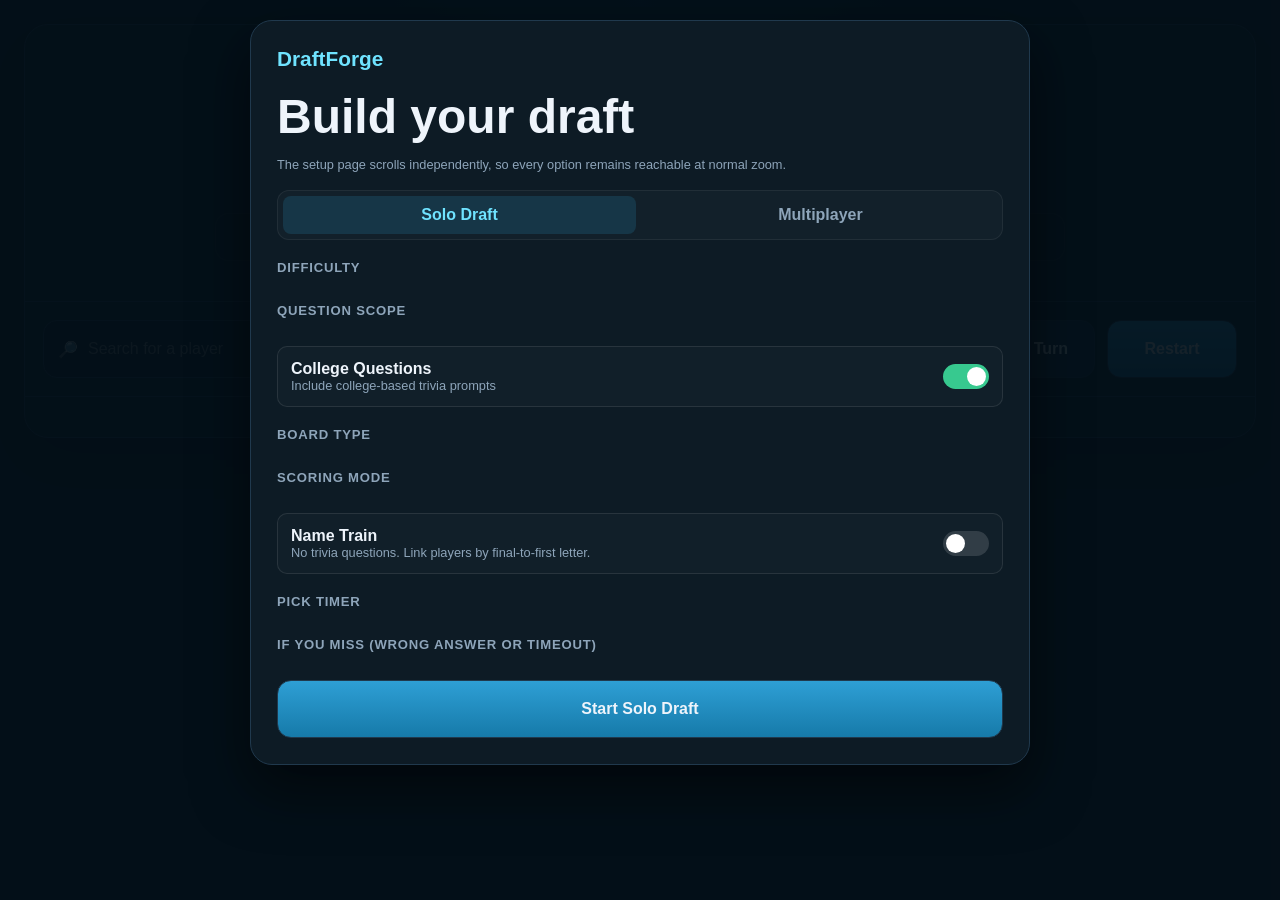
==== server/static/index.html @ 352c685b "first commit" ====
<!doctype html>
<html lang="en">
<head>
<meta charset="utf-8"><meta name="viewport" content="width=device-width,initial-scale=1">
<title>DraftForge</title>
<style>
:root{--bg:#08131c;--panel:#0d1b25;--panel2:#102534;--text:#eef4fb;--muted:#8ea5ba;--blue:#35b6ef;--cyan:#6fe3ff;--green:#37c98f;--yellow:#ffcc56;--red:#f56454;--purple:#b9a6ff;--line:#20394d;--r:14px;font-family:Inter,Arial,sans-serif}*{box-sizing:border-box}body{margin:0;background:radial-gradient(circle at top,rgba(39,163,214,.14),transparent 34%),var(--bg);color:var(--text);min-height:100vh}button,input{font:inherit;color:inherit}button{cursor:pointer;border:0}.app{max-width:1400px;margin:auto;padding:24px}.shell{background:rgba(13,27,37,.94);border:1px solid var(--line);border-radius:24px;overflow:hidden;box-shadow:0 22px 54px #0008}.hero{text-align:center;padding:34px 22px 28px;border-bottom:1px solid var(--line)}.brand{font-size:1.3rem;font-weight:800;color:var(--cyan)}h1{font-size:clamp(1.7rem,4vw,3rem);margin:18px 0 10px}.rule{max-width:850px;margin:15px auto 0;padding:14px;border:1px solid #ffffff14;background:#07131dcc;color:var(--muted);border-radius:var(--r)}.badges{display:flex;justify-content:center;gap:8px;flex-wrap:wrap;margin-top:12px}.badge{padding:7px 12px;border:1px solid #ffffff22;border-radius:99px;font-size:.78rem;text-transform:uppercase;letter-spacing:.07em}.easy{background:#37c98f20;color:var(--green)}.medium{background:#ffcc5620;color:var(--yellow)}.hard{background:#f5645420;color:var(--red)}.college{background:#6fe3ff20;color:var(--cyan)}.name_train{background:#b9a6ff20;color:var(--purple)}.clock,.train,.notice{display:none;max-width:850px;margin:14px auto 0;padding:12px 14px;border-radius:var(--r)}.clock.show{display:block;background:#35b6ef1c;border:1px solid #6fe3ff55;color:var(--cyan);font-weight:700}.clock.you{background:#37c98f20;border-color:#37c98f66;color:#b8f3d9}.train.show{display:block;background:#b9a6ff1c;border:1px solid #b9a6ff55;color:#e4dcff}.train strong{color:var(--purple);font-size:1.3em}.notice.show{display:block;background:#ffcc5615;border:1px solid #ffcc5655;color:var(--yellow)}.order{display:flex;justify-content:center;gap:8px;margin-top:12px}.avatar{width:34px;height:34px;border-radius:50%;display:grid;place-items:center;background:#ffffff12;border:2px solid transparent;font-size:.75rem;font-weight:800;opacity:.6}.avatar.active{opacity:1;background:linear-gradient(135deg,#3e8cff,var(--cyan));border-color:var(--cyan);box-shadow:0 0 0 3px #6fe3ff33}.toolbar{display:grid;grid-template-columns:1fr 110px 130px 130px;gap:12px;padding:18px;border-bottom:1px solid var(--line)}.search{height:58px;position:relative;display:flex;align-items:center;gap:8px;padding:0 14px;background:#07131d;border:1px solid var(--line);border-radius:var(--r)}.search.disabled{opacity:.45;pointer-events:none}.search input{flex:1;min-width:0;background:transparent;border:0;outline:0;color:var(--text)}.search-results{display:none;position:absolute;top:65px;left:0;right:0;z-index:20;background:#0d2432;border:1px solid var(--line);border-radius:var(--r);max-height:340px;overflow:auto;box-shadow:0 16px 30px #0008}.search-results.open{display:block}.search-row{padding:12px;border-bottom:1px solid #ffffff0c;text-align:left;width:100%;background:transparent}.search-row:hover{background:#35b6ef1a}.small{font-size:.8rem;color:var(--muted)}.stat,.btn{height:58px;border-radius:var(--r);border:1px solid var(--line);background:#07131d}.stat{display:grid;place-items:center;color:var(--yellow);font-weight:800}.btn{font-weight:700;background:#12334a}.btn.primary{background:linear-gradient(#2e9fd5,#167aa9)}.btn:disabled{opacity:.4;cursor:not-allowed}.board{padding:20px;display:grid;grid-template-columns:repeat(auto-fit,minmax(280px,1fr));gap:18px}.card{overflow:hidden;border:1px solid var(--line);border-radius:18px;background:#091722}.card.you{box-shadow:0 0 0 2px var(--green)}.card.clock{box-shadow:0 0 0 2px var(--cyan)}.card-head{display:flex;justify-content:space-between;align-items:center;padding:14px;background:#ffffff06}.person{display:flex;align-items:center;gap:10px;font-weight:800}.person .avatar{opacity:1}.pick{min-height:57px;display:flex;align-items:center;gap:10px;padding:10px 12px;border-top:1px solid #0005}.pick.empty{background:#ffffff03;color:var(--muted);font-style:italic}.pick.active{background:#35b6ef1a;box-shadow:inset 0 0 0 1px #6fe3ff55}.pick.brick{background:#7a1414a0}.tag{width:46px;flex:0 0 46px;padding:5px 2px;text-align:center;border-radius:5px;background:#8b3ee5;font-size:.72rem;font-weight:800}.tag.SFLX{background:linear-gradient(90deg,#3e6cff,#b93ee5)}.logo{width:30px;height:30px;border-radius:50%;display:grid;place-items:center;background:#ffffff18;font-size:.7rem;font-weight:700;overflow:hidden}.logo img{width:100%;height:100%;object-fit:contain}.pick-main{min-width:0;flex:1}.pick-name{font-weight:800;white-space:nowrap;overflow:hidden;text-overflow:ellipsis}.points{padding:6px 9px;background:#07131d99;border-radius:7px;color:var(--cyan);font-weight:800}.total{display:flex;justify-content:space-between;align-items:center;padding:14px;background:#ffffff05;font-weight:700}.total strong{font-size:1.2rem}.rank{padding:3px 6px;background:#ffcc5620;color:var(--yellow);border-radius:5px;font-size:.75rem}.result{display:none;max-width:850px;text-align:left;margin:18px auto 0;padding:18px;border:1px solid #6fe3ff55;background:#0b2a3f;border-radius:var(--r)}.result.show{display:block}.result.invalid{border-color:#f5645466;background:#431818}.result.penalty{border-color:#ffcc5666;background:#433313}.result-top{display:flex;justify-content:space-between;gap:10px;flex-wrap:wrap}.grade{padding:6px 10px;border-radius:99px;font-weight:800}.result-stats{display:flex;gap:28px;margin-top:15px;flex-wrap:wrap}.result-value{font-size:1.5rem;font-weight:800}.result-label{font-size:.75rem;color:var(--muted);text-transform:uppercase}.result-message{display:none;margin-top:12px;padding:10px;background:#ffffff0a;border-radius:8px;color:var(--muted)}.result-message.show{display:block}.modal-backdrop{display:none;position:fixed;inset:0;z-index:50;background:#000b;padding:18px;align-items:center;justify-content:center}.modal-backdrop.show{display:flex}.modal{width:min(500px,100%);max-height:80vh;display:flex;flex-direction:column;background:#0d2432;border:1px solid var(--line);border-radius:18px;padding:18px}.seasons{overflow:auto;display:grid;gap:8px;margin-top:12px}.season{display:flex;justify-content:space-between;padding:12px;border-radius:8px;border:1px solid #ffffff10;background:#ffffff06}.overlay{position:fixed;inset:0;z-index:100;overflow-y:auto;padding:20px;background:#041018ec}.setup{max-width:780px;margin:0 auto 30px;padding:26px;border:1px solid var(--line);border-radius:22px;background:#0d1b25;box-shadow:0 24px 56px #0008}.tabs,.subtabs{display:flex;gap:8px;padding:5px;background:#ffffff06;border:1px solid #ffffff10;border-radius:12px;margin:18px 0}.tabs button,.subtabs button{flex:1;background:transparent;padding:10px;border-radius:8px;color:var(--muted);font-weight:800}.tabs button.active,.subtabs button.active{background:#35b6ef25;color:var(--cyan)}.panel,.subpanel{display:none}.panel.active,.subpanel.active{display:block}.section{margin-top:20px}.section-title{margin-bottom:8px;font-size:.82rem;text-transform:uppercase;letter-spacing:.06em;color:var(--muted);font-weight:800}.options{display:grid;grid-template-columns:repeat(auto-fit,minmax(180px,1fr));gap:9px}.option{padding:12px;border:1px solid #ffffff18;border-radius:10px;background:#ffffff05;text-align:left}.option.selected{border-color:var(--cyan);background:#35b6ef1a}.option-name{font-weight:800}.option-desc{margin-top:4px;color:var(--muted);font-size:.8rem}.toggle-row{display:flex;justify-content:space-between;align-items:center;padding:13px;border:1px solid #ffffff18;border-radius:10px;background:#ffffff05}.switch{width:46px;height:25px;border-radius:99px;background:#ffffff22;position:relative}.switch:after{content:'';position:absolute;left:3px;top:3px;width:19px;height:19px;border-radius:50%;background:white;transition:.2s}.switch.on{background:var(--green)}.switch.on:after{transform:translateX(21px)}.penalty{display:none;margin-top:10px;padding:13px;border:1px solid #ffcc5655;border-radius:10px;background:#ffcc560d}.penalty.show{display:block}.penalty div{display:flex;justify-content:space-between;color:var(--muted);font-size:.9rem}.penalty strong{color:var(--yellow)}input[type=range]{width:100%;accent-color:var(--yellow);margin-top:10px}
.text-input{width:100%;height:52px;margin-bottom:14px;padding:0 14px;border-radius:10px;border:1px solid var(--line);background:#07131d;color:var(--text);caret-color:var(--cyan)}
.text-input::placeholder{color:var(--muted)}
.text-input:focus{outline:none;border-color:var(--cyan);background:#0a1a26}
.text-input:-webkit-autofill,.text-input:-webkit-autofill:hover,.text-input:-webkit-autofill:focus{-webkit-text-fill-color:var(--text);-webkit-box-shadow:0 0 0 1000px #07131d inset;transition:background-color 9999s ease-in-out 0s}
.rooms{display:grid;gap:8px;max-height:280px;overflow:auto}.room{display:flex;justify-content:space-between;align-items:center;padding:12px;border:1px solid #ffffff15;border-radius:10px;background:#ffffff05;text-align:left}.room:hover{background:#35b6ef15}.room-code{font-weight:900;letter-spacing:.12em;color:var(--cyan)}.waiting-code{font-size:2.5rem;font-weight:900;letter-spacing:.14em;color:var(--cyan);padding:14px;border:1px dashed #6fe3ff88;border-radius:12px;background:#35b6ef12;margin:15px 0}.players{display:grid;gap:8px;margin:12px 0}.player-line{display:flex;gap:9px;align-items:center;padding:10px;border:1px solid #ffffff15;border-radius:9px;background:#ffffff05}@media(max-width:700px){.toolbar{grid-template-columns:1fr 1fr}.toolbar .search{grid-column:span 2}.app{padding:10px}.setup{padding:18px}.hero{padding:24px 14px}.options{grid-template-columns:1fr}.board{padding:12px}.tabs{position:sticky;top:0;z-index:2}.result-stats{gap:15px}}
</style>
</head>
<body>
<div class="overlay" id="setup-overlay"><div class="setup">
<div class="brand">DraftForge</div><h1>Build your draft</h1><p class="small">The setup page scrolls independently, so every option remains reachable at normal zoom.</p>
<div class="tabs"><button id="solo-tab" class="active">Solo Draft</button><button id="multi-tab">Multiplayer</button></div>
<div class="panel active" id="solo-panel">
  <div class="section"><div class="section-title">Difficulty</div><div class="options" id="solo-difficulty"></div></div>
  <div class="section trivia-setting"><div class="section-title">Question Scope</div><div class="options" id="solo-scope"></div></div>
  <div class="section trivia-setting"><div class="toggle-row"><div><b>College Questions</b><div class="small">Include college-based trivia prompts</div></div><button class="switch on" id="solo-college"></button></div></div>
  <div class="section"><div class="section-title">Board Type</div><div class="options" id="solo-board"></div></div>
  <div class="section"><div class="section-title">Scoring Mode</div><div class="options" id="solo-scoring"></div></div>
  <div class="section"><div class="toggle-row"><div><b>Name Train</b><div class="small">No trivia questions. Link players by final-to-first letter.</div></div><button class="switch" id="solo-train"></button></div></div>
  <div class="section"><div class="section-title">Pick Timer</div><div class="options" id="solo-timer"></div></div>
  <div class="section"><div class="section-title">If You Miss (wrong answer or timeout)</div><div class="options" id="solo-miss"></div><div class="penalty" id="solo-penalty"><div><span>Score penalty after a retry</span><strong id="solo-penalty-label">25%</strong></div><input id="solo-penalty-input" type="range" min="0" max="100" step="5" value="25"></div></div>
  <div class="section"><button class="btn primary" style="width:100%" id="start-solo">Start Solo Draft</button></div>
</div>
<div class="panel" id="multi-panel">
  <div class="section"><div class="section-title">Your Display Name</div><input class="text-input" id="display-name" placeholder="e.g. Jay" maxlength="20"></div>
  <div class="subtabs"><button id="create-tab" class="active">Create Room</button><button id="join-tab">Join Code</button><button id="browse-tab">Browse Public</button></div>
  <div class="subpanel active" id="create-panel">
    <div class="toggle-row"><div><b>Public Room</b><div class="small">Show this room in public browsing</div></div><button class="switch" id="public-switch"></button></div>
    <div class="section"><div class="section-title">Difficulty</div><div class="options" id="multi-difficulty"></div></div>
    <div class="section trivia-setting"><div class="section-title">Question Scope</div><div class="options" id="multi-scope"></div></div>
    <div class="section trivia-setting"><div class="toggle-row"><div><b>College Questions</b><div class="small">Include college-based trivia prompts</div></div><button class="switch on" id="multi-college"></button></div></div>
    <div class="section"><div class="section-title">Board Type</div><div class="options" id="multi-board"></div></div>
    <div class="section"><div class="section-title">Scoring Mode</div><div class="options" id="multi-scoring"></div></div>
    <div class="section"><div class="toggle-row"><div><b>Name Train</b><div class="small">No trivia. Each player has their OWN letter chain based only on their own prior picks.</div></div><button class="switch" id="multi-train"></button></div></div>
    <div class="section"><div class="section-title">Timer per Snake-Draft Turn</div><div class="options" id="multi-timer"></div></div>
    <div class="section"><div class="section-title">If a Player Misses</div><div class="options" id="multi-miss"></div><div class="penalty" id="multi-penalty"><div><span>Score penalty after a retry</span><strong id="multi-penalty-label">25%</strong></div><input id="multi-penalty-input" type="range" min="0" max="100" step="5" value="25"></div></div>
    <div class="section"><button class="btn primary" style="width:100%" id="create-room">Create Room</button></div>
  </div>
  <div class="subpanel" id="join-panel"><div class="section"><div class="section-title">Room Code</div><input class="text-input" id="join-code" placeholder="X7K2P" maxlength="5" style="text-transform:uppercase"><button class="btn primary" style="width:100%" id="join-room">Join Room</button></div></div>
  <div class="subpanel" id="browse-panel"><div class="rooms" id="public-rooms"></div><button class="btn" style="width:100%;margin-top:12px" id="refresh-rooms">Refresh Rooms</button></div>
</div>
<div class="panel" id="waiting-panel"><h1>Waiting Room</h1><p class="small">Share this room code. Join order determines the first snake-draft round.</p><div class="waiting-code" id="room-code">-----</div><div class="players" id="waiting-players"></div><button class="btn primary" style="width:100%;display:none" id="start-room">Start Snake Draft</button><p class="notice show" id="host-wait">Waiting for the host to start…</p></div>
</div></div>
<div class="app"><div class="shell"><header class="hero"><div class="brand">DraftForge</div><div class="badges"><span class="badge" id="slot-badge">Slot 1</span><span class="badge easy" id="difficulty-badge">Easy</span><span class="badge" id="timer-badge" style="display:none"></span></div><h1 id="question-title">Ready to draft</h1><div class="rule" id="question-description">Create a draft or start a solo board.</div><div class="clock" id="clock-banner"></div><div class="train" id="train-banner"></div><div class="order" id="turn-order"></div><div class="notice" id="retry-notice"></div><div class="result" id="result"><div class="result-top"><div><div style="font-size:1.2rem;font-weight:900" id="result-player"></div><div class="small" id="result-sub"></div></div><div class="grade" id="result-grade"></div></div><div class="result-stats"><div><div class="result-value" id="result-score"></div><div class="result-label" id="result-score-label">Fantasy Points</div></div><div><div class="result-value" id="result-rank"></div><div class="result-label">Rank</div></div><div><div class="result-value" id="result-percentile"></div><div class="result-label">Percentile</div></div></div><div class="result-message" id="result-message"></div><div class="result-message" id="result-penalty"></div><button class="btn primary" id="next-button" style="display:none;margin-top:14px">Next Question</button></div></header><section class="toolbar"><label class="search" id="search-box">🔎<input id="player-search" autocomplete="off" placeholder="Search for a player"><div class="search-results" id="search-results"></div></label><div class="stat"><strong id="position-chip">--</strong><span id="position-caption" class="small">POS</span></div><button class="btn" id="pass-button">Pass Turn</button><button class="btn primary" id="restart-button">Restart</button></section><main class="board" id="board"></main></div></div>
<div class="modal-backdrop" id="season-modal"><div class="modal"><h2 id="season-name">Choose a season</h2><p class="small" id="season-description"></p><div class="seasons" id="season-list"></div><button class="btn" style="margin-top:12px" id="close-season">Cancel</button></div></div>
<script>
const API=location.origin,WS=API.replace(/^http/,'ws'),$=id=>document.getElementById(id);
let ws=null,room=null,myName='',question=null,slots=[],slotIndex=0,soloPicks={},usedIds=[],timer=null,missed=false,trainLetter=null,trainLast=null,searchDelay=null,teamStyles={},awaitingNext=false,boardCards={},soloCard=null;
const solo={mode:'ramp',scope:'mixed',college:true,board:'standard',scoring:'fantasy',train:false,timer:0,miss:'zero_skip',penalty:25};const multi={mode:'ramp',scope:'mixed',college:true,board:'standard',scoring:'fantasy',train:false,timer:0,miss:'zero_skip',penalty:25,public:false};
const initials=n=>(n||'?').split(' ').map(x=>x[0]).join('').slice(0,2).toUpperCase();const golf=()=>gameMode()==='multi'?room?.settings?.scoring_mode==='golf':solo.scoring==='golf';const superflex=()=>gameMode()==='multi'?room?.settings?.board_type==='superflex':solo.board==='superflex';const training=()=>gameMode()==='multi'?!!room?.settings?.name_train:solo.train;const gameMode=()=>ws?'multi':'solo';const label=s=>superflex()?'SFLX':s.label;
function toast(t,c=''){const e=document.createElement('div');e.className='notice show '+c;e.style.cssText='position:fixed;z-index:400;bottom:20px;left:50%;transform:translateX(-50%);max-width:90%;text-align:center';e.textContent=t;document.body.append(e);setTimeout(()=>e.remove(),2800)}
async function get(path){const r=await fetch(API+path);if(!r.ok)throw Error(await r.text());return r.json()}async function loadTeams(){try{(await get('/api/teams')).forEach(x=>teamStyles[x.team_abbr]={c:x.team_color||'#253545',c2:x.team_color2||'#15202a',logo:x.team_logo_url||''})}catch(e){}}
function toggle(id,obj,key){$(id).onclick=e=>{obj[key]=!obj[key];e.currentTarget.classList.toggle('on',obj[key]);syncTrainVisibility()}}
function optionBox(id,items,obj,key){const box=$(id);box.innerHTML='';items.forEach(x=>{const b=document.createElement('button');b.className='option'+(obj[key]===x.key?' selected':'');b.innerHTML=`<div class="option-name">${x.label}</div><div class="option-desc">${x.description||''}</div>`;b.onclick=()=>{obj[key]=x.key;box.querySelectorAll('.option').forEach(e=>e.classList.remove('selected'));b.classList.add('selected');if(key==='miss')$(id.startsWith('solo')?'solo-penalty':'multi-penalty').classList.toggle('show',x.key==='retry_penalty');syncTrainVisibility()};box.append(b)})}
function timerBox(id,obj){optionBox(id,[{key:0,label:'Off',description:'No limit'},{key:30,label:'30s',description:'Fast'},{key:45,label:'45s',description:'Quick'},{key:60,label:'60s',description:'Standard'},{key:90,label:'90s',description:'Relaxed'}],obj,'timer')}
function syncTrainVisibility(){document.querySelectorAll('.trivia-setting').forEach(e=>e.style.display=(solo.train&&e.closest('#solo-panel'))||(multi.train&&e.closest('#create-panel'))?'none':'block')}
$('solo-tab').onclick=()=>tab('solo');$('multi-tab').onclick=()=>tab('multi');function tab(x){$('solo-tab').classList.toggle('active',x==='solo');$('multi-tab').classList.toggle('active',x==='multi');$('solo-panel').classList.toggle('active',x==='solo');$('multi-panel').classList.toggle('active',x==='multi');$('waiting-panel').classList.remove('active')}
['create','join','browse'].forEach(x=>$(''+x+'-tab').onclick=()=>sub(x));function sub(x){['create','join','browse'].forEach(y=>{$(y+'-tab').classList.toggle('active',x===y);$(y+'-panel').classList.toggle('active',x===y)});if(x==='browse')refreshRooms()}
toggle('solo-college',solo,'college');toggle('multi-college',multi,'college');toggle('solo-train',solo,'train');toggle('multi-train',multi,'train');toggle('public-switch',multi,'public');$('solo-penalty-input').oninput=e=>{solo.penalty=+e.target.value;$('solo-penalty-label').textContent=solo.penalty+'%'};$('multi-penalty-input').oninput=e=>{multi.penalty=+e.target.value;$('multi-penalty-label').textContent=multi.penalty+'%'};
async function refreshRooms(){const b=$('public-rooms');b.textContent='Loading…';try{const rs=await get('/api/rooms');b.innerHTML=rs.length?'':'<div class="small">No public rooms are waiting.</div>';rs.forEach(r=>{const x=document.createElement('button');x.className='room';x.innerHTML=`<div><div class="room-code">${r.code}</div><div class="small">${r.player_count} waiting</div></div><div class="small">${r.settings.board_type==='superflex'?'SFLX':'Standard'} · ${r.settings.scoring_mode==='golf'?'Golf':'Fantasy'}</div>`;x.onclick=()=>joinRoom(r.code);b.append(x)})}catch(e){b.textContent='Could not load rooms.'}}$('refresh-rooms').onclick=refreshRooms;
$('create-room').onclick=async()=>{myName=$('display-name').value.trim();if(!myName)return toast('Enter a display name','error');try{const r=await fetch(API+'/api/rooms',{method:'POST',headers:{'Content-Type':'application/json'},body:JSON.stringify({is_public:multi.public,mode:multi.mode,scope_mode:multi.scope,timer_seconds:multi.timer,allow_college:multi.college,miss_policy:multi.miss,miss_penalty_percent:multi.penalty,board_type:multi.board,scoring_mode:multi.scoring,name_train:multi.train})});const d=await r.json();connect(d.code)}catch(e){toast('Could not create room','error')}};$('join-room').onclick=()=>{myName=$('display-name').value.trim();if(!myName)return toast('Enter a display name','error');joinRoom($('join-code').value.trim().toUpperCase())};function joinRoom(code){if(!code)return toast('Enter a room code','error');connect(code)}function connect(code){ws=new WebSocket(`${WS}/ws/room/${code}?display_name=${encodeURIComponent(myName)}`);ws.onmessage=e=>handle(JSON.parse(e.data));ws.onerror=()=>toast('WebSocket connection error','error')}
function handle(m){if(m.type==='error')return toast(m.message,'error');if(m.type==='room_state'){room=m.room;roomUpdate();return}if(m.type==='turn_start'){question=m;awaitingNext=false;renderQuestion();if(m.timer_end)startTimer(m.timer_end);else stopTimer();return}if(m.type==='pick_result'){if(m.display_name===myName)showResult(m.result);return}if(m.type==='pick_rejected'){showInvalid(m.reason,m.policy);return}if(m.type==='turn_miss'){toast(`${m.display_name} ${m.reason==='wrong_pick'?'missed the pick':'timed out'} — ${golf()?'100 strokes':'0 points'}`,'warning');return}if(m.type==='turn_retry'){toast(m.display_name===myName?'Retry your pick.'+(m.penalty_active?' Penalty is active.':''):`${m.display_name} is retrying…`,'warning');return}if(m.type==='draft_complete')complete()}
function roomUpdate(){if(room.status==='waiting'){$('solo-panel').classList.remove('active');$('multi-panel').classList.remove('active');$('waiting-panel').classList.add('active');$('room-code').textContent=room.code;$('waiting-players').innerHTML=room.players.map(p=>`<div class="player-line"><div class="avatar">${initials(p.display_name)}</div>${p.display_name}${p.is_host?' (Host)':''}</div>`).join('');const me=room.players.find(p=>p.display_name===myName);$('start-room').style.display=me?.is_host?'block':'none';$('host-wait').style.display=me?.is_host?'none':'block';return}$('setup-overlay').style.display='none';renderBoard();renderClock();renderTrain();const mine=room.status==='drafting'&&room.on_the_clock===myName;enableSearch(mine);if(mine)awaitingNext=false;$('pass-button').disabled=!mine}
$('start-room').onclick=()=>ws.send(JSON.stringify({type:'start_draft'}));
function renderClock(){const b=$('clock-banner');if(!room?.on_the_clock||room.status!=='drafting'){b.className='clock';return}const me=room.on_the_clock===myName;b.className='clock show'+(me?' you':'');b.textContent=me?'🎯 You are on the clock!':`🎯 ${room.on_the_clock} is on the clock…`;const o=room.current_slot_idx%2===0?room.draft_order:[...room.draft_order].reverse();$('turn-order').innerHTML=o.map(n=>`<span class="avatar${n===room.on_the_clock?' active':''}" title="${n}">${initials(n)}</span>`).join('')}
function renderTrain(){
  const b=$('train-banner');
  if(!training()){b.className='train';return}
  const req=gameMode()==='multi'?question?.name_train_required_letter:trainLetter;
  const last=gameMode()==='multi'?question?.name_train_last_player:trainLast;
  const who=gameMode()==='multi'&&room?.on_the_clock&&room.on_the_clock!==myName?`${room.on_the_clock}'s`:'your';
  b.className='train show';
  b.innerHTML=req?`🚂 Name Train (${who} chain): next pick must start with <strong>${req}</strong>${last?`, following ${last}.`:'.'}`:`🚂 Name Train is active for ${who} chain. The first pick can start with any letter.`;
}
function renderQuestion(){if(!question)return;const idx=room?.current_slot_idx??slotIndex,total=room?.slot_order?.length??slots.length;$('slot-badge').textContent=`Slot ${idx+1} of ${total} — ${question.slot_label}`;const d=$('difficulty-badge');d.textContent=question.category==='NAME_TRAIN'?'Name Train':question.category==='COLLEGE_MATCH'?'College':question.difficulty;d.className='badge '+(question.category==='NAME_TRAIN'?'name_train':question.category==='COLLEGE_MATCH'?'college':question.difficulty);$('question-title').textContent=question.title;$('question-description').textContent=question.description;$('position-chip').textContent=superflex()?'SFLX':(question.position||'ANY');$('position-caption').textContent=superflex()?'BOARD':'POS';renderTrain()}
function startTimer(end){stopTimer();const b=$('timer-badge');b.style.display='inline-flex';const tick=()=>{const n=Math.max(0,Math.round(end-Date.now()/1000));b.textContent='⏱ '+n+'s';b.className='badge '+(n<=5?'hard':n<=10?'medium':'');if(!n){stopTimer();if(!ws)soloTimeout()}};tick();timer=setInterval(tick,1000)}function stopTimer(){clearInterval(timer);timer=null;$('timer-badge').style.display='none'}function enableSearch(v){$('search-box').classList.toggle('disabled',!v);$('player-search').disabled=!v}
function fillPickRow(e,slot,p,state){
  if(!p){e.className='pick empty '+(state==='active'?'active':'');e.innerHTML=`<span class="tag ${superflex()?'SFLX':slot.key}">${label(slot)}</span><span>${state==='active'?'Drafting…':state==='upcoming'?'Upcoming':'Waiting'}</span>`;return}
  if(p.missed){e.className='pick brick';e.innerHTML=`<span class="tag ${superflex()?'SFLX':slot.key}">${label(slot)}</span><span>🚧</span><span class="pick-main"><b>${p.grade_label||'Brick'}</b></span><span class="points">${(+p.fantasy_points).toFixed(2)}</span>`;return}
  const t=teamStyles[p.team],logo=t?.logo?`<img src="${t.logo}">`:p.team||'';e.className='pick'+(p.penalized?' penalty':'');e.style.background=t?`linear-gradient(90deg,${t.c},${t.c2})`:'';e.innerHTML=`<span class="tag ${superflex()?'SFLX':slot.key}">${label(slot)}</span><span class="logo">${logo}</span><span class="pick-main"><span class="pick-name">${p.player}${p.penalized?' ⚠':''}</span><span class="small">${p.season||''}</span></span><span class="points">${(+p.fantasy_points).toFixed(2)}</span>`;
}
function makeCard(){const c=document.createElement('section');c.innerHTML='<div class="card-head"><div class="person"><span class="avatar"></span><span class="name-text"></span></div><div class="small status-text"></div></div><div class="picks"></div><div class="total"><span class="total-label"></span><span><span class="rank"></span> <strong class="total-value"></strong></span></div>';return{section:c,avatar:c.querySelector('.avatar'),name:c.querySelector('.name-text'),status:c.querySelector('.status-text'),picks:c.querySelector('.picks'),rank:c.querySelector('.rank'),totalLabel:c.querySelector('.total-label'),totalValue:c.querySelector('.total-value')}}
function ensureCard(key){if(!boardCards[key]){boardCards[key]=makeCard();$('board').append(boardCards[key].section)}return boardCards[key]}
function renderBoard(){
  if(!room)return;
  const board=$('board'),ranked=[...room.players].sort((a,c)=>golf()?a.total_points-c.total_points:c.total_points-a.total_points),seen=new Set();
  room.players.forEach((p,idx)=>{
    seen.add(p.display_name);
    const active=p.display_name===room.on_the_clock&&room.status==='drafting',card=ensureCard(p.display_name);
    card.section.className='card'+(p.display_name===myName?' you':'')+(active?' clock':'');
    card.avatar.textContent=initials(p.display_name);
    card.name.textContent=p.display_name+(p.display_name===myName?' (You)':'');
    card.status.textContent=(p.is_host?'HOST ':'')+(active?'ON CLOCK':'');
    if(board.children[idx]!==card.section)board.insertBefore(card.section,board.children[idx]||null);
    room.slot_order.forEach((s,i)=>{
      let row=card.picks.children[i];
      if(!row){row=document.createElement('div');card.picks.append(row)}
      fillPickRow(row,s,p.picks[s.key],i===room.current_slot_idx&&active?'active':i>room.current_slot_idx?'upcoming':'waiting');
    });
    while(card.picks.children.length>room.slot_order.length)card.picks.lastChild.remove();
    const rank=ranked.indexOf(p)+1;
    card.totalLabel.textContent=golf()?'Total Strokes':'Total';
    card.rank.textContent=rank+(rank===1?'st':rank===2?'nd':rank===3?'rd':'th');
    card.totalValue.textContent=p.total_points.toFixed(2);
  });
  Object.keys(boardCards).forEach(name=>{if(!seen.has(name)){boardCards[name].section.remove();delete boardCards[name]}});
}
async function searchPlayers(q){const out=$('search-results');if(!q||q.length<2||!question||awaitingNext){out.classList.remove('open');return}const ps=new URLSearchParams({q});if(question.position)ps.set('position',question.position);try{const rs=await get('/api/players/search?'+ps);out.innerHTML='';if(!rs.length)out.innerHTML='<div class="search-row small">No matches</div>';rs.forEach(p=>{const b=document.createElement('button');b.className='search-row';b.innerHTML=`<b>${p.display_name}</b> <span class="small">${p.years_label} · ${p.position}</span><div class="small">${p.teams_label||''}</div>`;b.onclick=()=>showSeasons(p);out.append(b)});out.classList.add('open')}catch(e){toast('Search failed','error')}}$('player-search').oninput=e=>{clearTimeout(searchDelay);searchDelay=setTimeout(()=>searchPlayers(e.target.value),250)};
async function showSeasons(player){$('search-results').classList.remove('open');try{const pos=question.position?`?position=${question.position}`:'';const rs=await get(`/api/players/${player.player_id}/seasons${pos}`);$('season-name').textContent=player.display_name;$('season-description').textContent=question.category==='NAME_TRAIN'?'Choose any eligible recorded season. Only the Name Train letter and unused-player rules apply.':`Choose a season for: ${question.title}`;$('season-list').innerHTML='';rs.slice().reverse().forEach(s=>{const b=document.createElement('button');b.className='season';b.innerHTML=`<b>${s.season}</b><span class="small">${s.team||''} · ${s.position}</span>`;b.onclick=()=>submit(player,s);$('season-list').append(b)});$('season-modal').classList.add('show')}catch(e){toast('Could not load seasons','error')}}$('close-season').onclick=()=>$('season-modal').classList.remove('show');$('season-modal').onclick=e=>{if(e.target.id==='season-modal')$('season-modal').classList.remove('show')};
async function submit(player,seasonRow){$('season-modal').classList.remove('show');const season=seasonRow.season;if(ws){ws.send(JSON.stringify({type:'submit_pick',player_id:player.player_id,season}));$('player-search').value='';return}const s=slots[slotIndex],penalty=missed&&solo.miss==='retry_penalty'?solo.penalty:0;try{const r=await fetch(API+'/api/draft/pick',{method:'POST',headers:{'Content-Type':'application/json'},body:JSON.stringify({player_id:player.player_id,position:question.position||seasonRow.position,rule_id:question.rule_id,slot_key:s.key,season,scoring_format:'ppr',excluded_player_ids:usedIds,penalty_percent:penalty,board_type:solo.board,scoring_mode:solo.scoring,name_train:solo.train,name_train_required_letter:solo.train?trainLetter:null})});const d=await r.json();if(!r.ok||!d.valid)return soloWrong(d.reason||'Invalid pick');stopTimer();soloPicks[s.key]=d;usedIds.push(player.player_id);if(solo.train){trainLast=d.player;trainLetter=lastLetter(d.player)}$('player-search').value='';renderSolo();showResult(d)}catch(e){toast('Pick validation failed','error')}}
function lastLetter(n){const a=(n||'').match(/[A-Za-z](?!.*[A-Za-z])/);return a?a[0].toUpperCase():null}function soloWrong(reason){if(solo.miss==='zero_skip'){const s=slots[slotIndex];soloPicks[s.key]={player:'Brick',fantasy_points:golf()?100:0,grade_label:'Wrong Pick',missed:true};toast('Incorrect pick — '+(golf()?'100 strokes':'0 points'),'error');slotIndex++;loadSolo();return}if(solo.miss==='retry_penalty'){missed=true;$('retry-notice').textContent=`Incorrect pick. Retry is allowed, but a ${solo.penalty}% penalty is now active.`;$('retry-notice').className='notice show'}showInvalid(reason,solo.miss)}function soloTimeout(){if(awaitingNext)return;if(solo.miss==='zero_skip'){const s=slots[slotIndex];soloPicks[s.key]={player:'Brick',fantasy_points:golf()?100:0,grade_label:'Timed Out',missed:true};slotIndex++;loadSolo()}else{missed=true;$('retry-notice').textContent=solo.miss==='retry_penalty'?`Time expired. Retry has a ${solo.penalty}% penalty.`:'Time expired. Retry with no penalty.';$('retry-notice').className='notice show';if(solo.timer)startTimer(Date.now()/1000+solo.timer)}}
function showInvalid(reason){const b=$('result');b.className='result show invalid';$('result-player').textContent='Invalid pick';$('result-sub').textContent=reason;$('result-score').textContent='—';$('result-rank').textContent='—';$('result-percentile').textContent='—';$('result-grade').textContent='';$('result-message').className='result-message';$('result-penalty').className='result-message';if(!ws){$('next-button').style.display='block';$('next-button').textContent='Try Again';$('next-button').onclick=()=>{b.className='result';enableSearch(true);$('player-search').focus()}}}
function showResult(d){awaitingNext=true;missed=false;$('retry-notice').className='notice';const b=$('result');b.className='result show'+(d.penalized?' penalty':'');$('result-player').textContent=`${d.player}${d.season?' ('+d.season+')':''}`;$('result-sub').textContent=`${d.team||''} · ${d.position||''}`;$('result-score').textContent=(+d.fantasy_points).toFixed(2);$('result-score-label').textContent=golf()?'Strokes':'Fantasy Points';$('result-rank').textContent=d.pool_rank?'#'+d.pool_rank:'—';$('result-percentile').textContent=d.percentile!=null?d.percentile+'%':'—';const grade=$('result-grade');grade.textContent=d.grade_label||'';grade.style.color=d.grade_color||'var(--purple)';const msg=$('result-message');msg.textContent=d.grade_message||'';msg.className='result-message'+(d.grade_message?' show':'');const pen=$('result-penalty');pen.textContent=d.penalized?`Penalty applied: ${d.penalty_percent}%`:'';pen.className='result-message'+(d.penalized?' show':'');if(!ws){$('next-button').style.display='block';$('next-button').textContent='Next Turn';$('next-button').onclick=()=>{slotIndex++;loadSolo()}}}
$('pass-button').onclick=()=>{if(ws)return ws.send(JSON.stringify({type:'pass'}));const s=slots[slotIndex];soloPicks[s.key]={player:'Brick',fantasy_points:golf()?100:0,grade_label:'Passed',missed:true};slotIndex++;loadSolo()};$('restart-button').onclick=()=>{stopTimer();ws?.close();ws=null;room=null;soloPicks={};usedIds=[];slotIndex=0;trainLetter=null;trainLast=null;awaitingNext=false;boardCards={};soloCard=null;$('board').innerHTML='';$('setup-overlay').style.display='block';tab('solo')};
async function loadSolo(){if(slotIndex>=slots.length)return complete();awaitingNext=false;missed=false;stopTimer();$('result').className='result';$('retry-notice').className='notice';enableSearch(true);const prior={};Object.entries(soloPicks).forEach(([k,v])=>{if(v.player_id)prior[k]=v.player_id});try{question=await get(`/api/draft/question?slot_key=${slots[slotIndex].key}&mode=${solo.mode}&scope_mode=${solo.scope}&prior_picks=${encodeURIComponent(JSON.stringify(prior))}&allow_college=${solo.college}&board_type=${solo.board}&name_train=${solo.train}`);renderQuestion();if(solo.timer)startTimer(Date.now()/1000+solo.timer)}catch(e){$('question-title').textContent='Could not load turn'}renderSolo()}
function renderSolo(){
  if(!soloCard){$('board').innerHTML='';soloCard=makeCard();soloCard.avatar.textContent='YO';soloCard.name.textContent='You';soloCard.status.textContent='';$('board').append(soloCard.section)}
  soloCard.section.className='card you';
  slots.forEach((s,i)=>{
    let row=soloCard.picks.children[i];
    if(!row){row=document.createElement('div');soloCard.picks.append(row)}
    fillPickRow(row,s,soloPicks[s.key],i===slotIndex?'active':i>slotIndex?'upcoming':'waiting');
  });
  const total=Object.values(soloPicks).reduce((a,v)=>a+(+v.fantasy_points||0),0);
  soloCard.totalLabel.textContent=golf()?'Total Strokes':'Total';
  soloCard.rank.textContent='';
  soloCard.totalValue.textContent=total.toFixed(2);
  renderTrain();
}
function complete(){stopTimer();$('question-title').textContent='Draft complete!';$('question-description').textContent='Every roster slot is filled. Check final totals below.';$('clock-banner').className='clock';enableSearch(false);$('next-button').style.display='none';if(ws)renderBoard();else renderSolo()}
$('start-solo').onclick=async()=>{ws=null;soloPicks={};usedIds=[];slotIndex=0;trainLetter=null;trainLast=null;awaitingNext=false;boardCards={};soloCard=null;$('board').innerHTML='';$('setup-overlay').style.display='none';slots=await get('/api/draft/slots');loadSolo()};
(async()=>{await loadTeams();const diff=await get('/api/draft/difficulty-options'),scope=await get('/api/draft/scope-options'),board=await get('/api/draft/board-type-options'),score=await get('/api/draft/scoring-mode-options'),miss=await get('/api/draft/miss-policy-options');optionBox('solo-difficulty',diff,solo,'mode');optionBox('solo-scope',scope,solo,'scope');optionBox('solo-board',board,solo,'board');optionBox('solo-scoring',score,solo,'scoring');optionBox('solo-miss',miss,solo,'miss');timerBox('solo-timer',solo);optionBox('multi-difficulty',diff,multi,'mode');optionBox('multi-scope',scope,multi,'scope');optionBox('multi-board',board,multi,'board');optionBox('multi-scoring',score,multi,'scoring');optionBox('multi-miss',miss,multi,'miss');timerBox('multi-timer',multi);syncTrainVisibility()})();
</script>
</body></html>
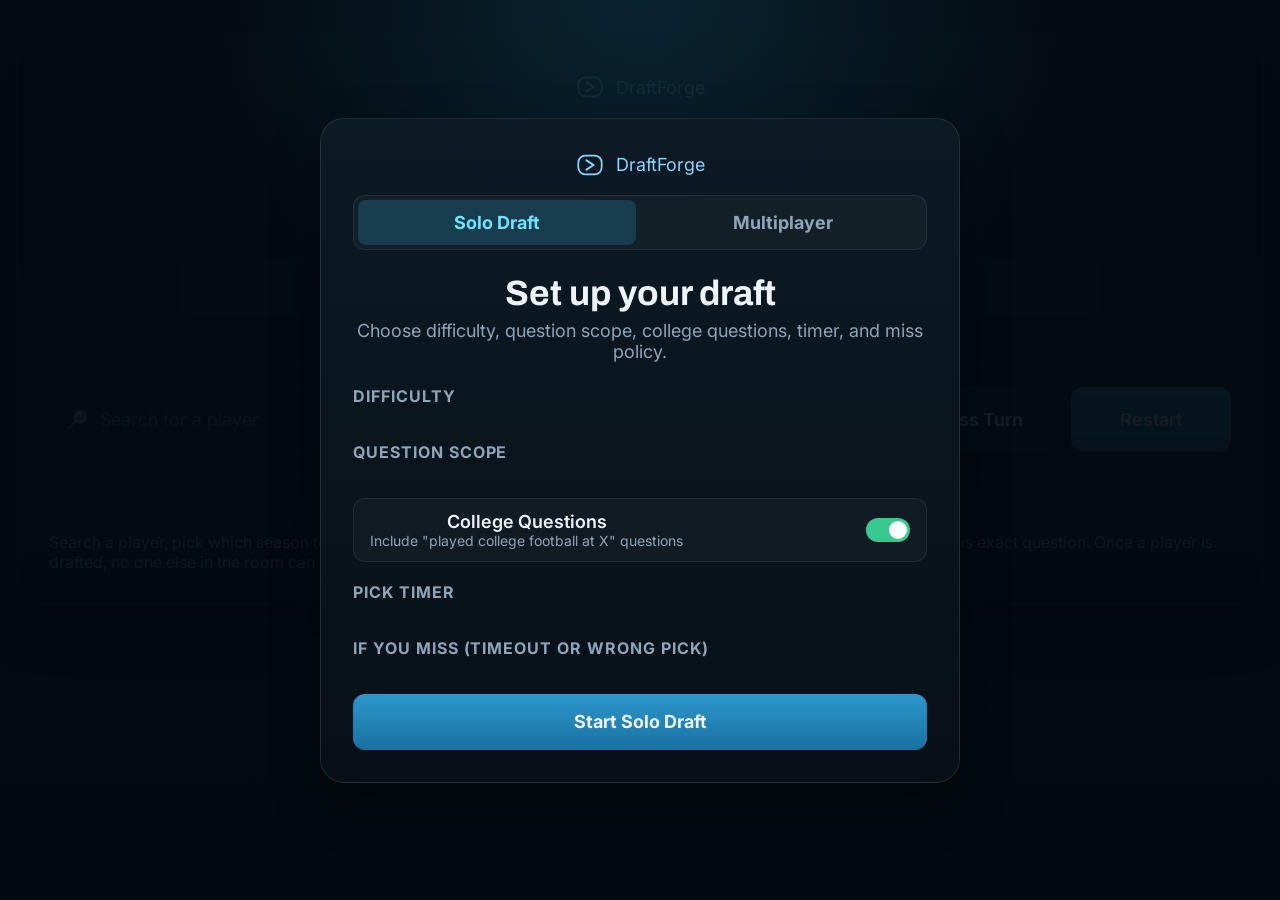
==== commit db8fc9f7: "old index file restored" ====
--- a/server/static/index.html
+++ b/server/static/index.html
@@ -1,140 +1,1307 @@
-<!doctype html>
-<html lang="en">
+<!DOCTYPE html>
+<html lang="en" data-theme="dark">
 <head>
-<meta charset="utf-8"><meta name="viewport" content="width=device-width,initial-scale=1">
-<title>DraftForge</title>
-<style>
-:root{--bg:#08131c;--panel:#0d1b25;--panel2:#102534;--text:#eef4fb;--muted:#8ea5ba;--blue:#35b6ef;--cyan:#6fe3ff;--green:#37c98f;--yellow:#ffcc56;--red:#f56454;--purple:#b9a6ff;--line:#20394d;--r:14px;font-family:Inter,Arial,sans-serif}*{box-sizing:border-box}body{margin:0;background:radial-gradient(circle at top,rgba(39,163,214,.14),transparent 34%),var(--bg);color:var(--text);min-height:100vh}button,input{font:inherit;color:inherit}button{cursor:pointer;border:0}.app{max-width:1400px;margin:auto;padding:24px}.shell{background:rgba(13,27,37,.94);border:1px solid var(--line);border-radius:24px;overflow:hidden;box-shadow:0 22px 54px #0008}.hero{text-align:center;padding:34px 22px 28px;border-bottom:1px solid var(--line)}.brand{font-size:1.3rem;font-weight:800;color:var(--cyan)}h1{font-size:clamp(1.7rem,4vw,3rem);margin:18px 0 10px}.rule{max-width:850px;margin:15px auto 0;padding:14px;border:1px solid #ffffff14;background:#07131dcc;color:var(--muted);border-radius:var(--r)}.badges{display:flex;justify-content:center;gap:8px;flex-wrap:wrap;margin-top:12px}.badge{padding:7px 12px;border:1px solid #ffffff22;border-radius:99px;font-size:.78rem;text-transform:uppercase;letter-spacing:.07em}.easy{background:#37c98f20;color:var(--green)}.medium{background:#ffcc5620;color:var(--yellow)}.hard{background:#f5645420;color:var(--red)}.college{background:#6fe3ff20;color:var(--cyan)}.name_train{background:#b9a6ff20;color:var(--purple)}.clock,.train,.notice{display:none;max-width:850px;margin:14px auto 0;padding:12px 14px;border-radius:var(--r)}.clock.show{display:block;background:#35b6ef1c;border:1px solid #6fe3ff55;color:var(--cyan);font-weight:700}.clock.you{background:#37c98f20;border-color:#37c98f66;color:#b8f3d9}.train.show{display:block;background:#b9a6ff1c;border:1px solid #b9a6ff55;color:#e4dcff}.train strong{color:var(--purple);font-size:1.3em}.notice.show{display:block;background:#ffcc5615;border:1px solid #ffcc5655;color:var(--yellow)}.order{display:flex;justify-content:center;gap:8px;margin-top:12px}.avatar{width:34px;height:34px;border-radius:50%;display:grid;place-items:center;background:#ffffff12;border:2px solid transparent;font-size:.75rem;font-weight:800;opacity:.6}.avatar.active{opacity:1;background:linear-gradient(135deg,#3e8cff,var(--cyan));border-color:var(--cyan);box-shadow:0 0 0 3px #6fe3ff33}.toolbar{display:grid;grid-template-columns:1fr 110px 130px 130px;gap:12px;padding:18px;border-bottom:1px solid var(--line)}.search{height:58px;position:relative;display:flex;align-items:center;gap:8px;padding:0 14px;background:#07131d;border:1px solid var(--line);border-radius:var(--r)}.search.disabled{opacity:.45;pointer-events:none}.search input{flex:1;min-width:0;background:transparent;border:0;outline:0;color:var(--text)}.search-results{display:none;position:absolute;top:65px;left:0;right:0;z-index:20;background:#0d2432;border:1px solid var(--line);border-radius:var(--r);max-height:340px;overflow:auto;box-shadow:0 16px 30px #0008}.search-results.open{display:block}.search-row{padding:12px;border-bottom:1px solid #ffffff0c;text-align:left;width:100%;background:transparent}.search-row:hover{background:#35b6ef1a}.small{font-size:.8rem;color:var(--muted)}.stat,.btn{height:58px;border-radius:var(--r);border:1px solid var(--line);background:#07131d}.stat{display:grid;place-items:center;color:var(--yellow);font-weight:800}.btn{font-weight:700;background:#12334a}.btn.primary{background:linear-gradient(#2e9fd5,#167aa9)}.btn:disabled{opacity:.4;cursor:not-allowed}.board{padding:20px;display:grid;grid-template-columns:repeat(auto-fit,minmax(280px,1fr));gap:18px}.card{overflow:hidden;border:1px solid var(--line);border-radius:18px;background:#091722}.card.you{box-shadow:0 0 0 2px var(--green)}.card.clock{box-shadow:0 0 0 2px var(--cyan)}.card-head{display:flex;justify-content:space-between;align-items:center;padding:14px;background:#ffffff06}.person{display:flex;align-items:center;gap:10px;font-weight:800}.person .avatar{opacity:1}.pick{min-height:57px;display:flex;align-items:center;gap:10px;padding:10px 12px;border-top:1px solid #0005}.pick.empty{background:#ffffff03;color:var(--muted);font-style:italic}.pick.active{background:#35b6ef1a;box-shadow:inset 0 0 0 1px #6fe3ff55}.pick.brick{background:#7a1414a0}.tag{width:46px;flex:0 0 46px;padding:5px 2px;text-align:center;border-radius:5px;background:#8b3ee5;font-size:.72rem;font-weight:800}.tag.SFLX{background:linear-gradient(90deg,#3e6cff,#b93ee5)}.logo{width:30px;height:30px;border-radius:50%;display:grid;place-items:center;background:#ffffff18;font-size:.7rem;font-weight:700;overflow:hidden}.logo img{width:100%;height:100%;object-fit:contain}.pick-main{min-width:0;flex:1}.pick-name{font-weight:800;white-space:nowrap;overflow:hidden;text-overflow:ellipsis}.points{padding:6px 9px;background:#07131d99;border-radius:7px;color:var(--cyan);font-weight:800}.total{display:flex;justify-content:space-between;align-items:center;padding:14px;background:#ffffff05;font-weight:700}.total strong{font-size:1.2rem}.rank{padding:3px 6px;background:#ffcc5620;color:var(--yellow);border-radius:5px;font-size:.75rem}.result{display:none;max-width:850px;text-align:left;margin:18px auto 0;padding:18px;border:1px solid #6fe3ff55;background:#0b2a3f;border-radius:var(--r)}.result.show{display:block}.result.invalid{border-color:#f5645466;background:#431818}.result.penalty{border-color:#ffcc5666;background:#433313}.result-top{display:flex;justify-content:space-between;gap:10px;flex-wrap:wrap}.grade{padding:6px 10px;border-radius:99px;font-weight:800}.result-stats{display:flex;gap:28px;margin-top:15px;flex-wrap:wrap}.result-value{font-size:1.5rem;font-weight:800}.result-label{font-size:.75rem;color:var(--muted);text-transform:uppercase}.result-message{display:none;margin-top:12px;padding:10px;background:#ffffff0a;border-radius:8px;color:var(--muted)}.result-message.show{display:block}.modal-backdrop{display:none;position:fixed;inset:0;z-index:50;background:#000b;padding:18px;align-items:center;justify-content:center}.modal-backdrop.show{display:flex}.modal{width:min(500px,100%);max-height:80vh;display:flex;flex-direction:column;background:#0d2432;border:1px solid var(--line);border-radius:18px;padding:18px}.seasons{overflow:auto;display:grid;gap:8px;margin-top:12px}.season{display:flex;justify-content:space-between;padding:12px;border-radius:8px;border:1px solid #ffffff10;background:#ffffff06}.overlay{position:fixed;inset:0;z-index:100;overflow-y:auto;padding:20px;background:#041018ec}.setup{max-width:780px;margin:0 auto 30px;padding:26px;border:1px solid var(--line);border-radius:22px;background:#0d1b25;box-shadow:0 24px 56px #0008}.tabs,.subtabs{display:flex;gap:8px;padding:5px;background:#ffffff06;border:1px solid #ffffff10;border-radius:12px;margin:18px 0}.tabs button,.subtabs button{flex:1;background:transparent;padding:10px;border-radius:8px;color:var(--muted);font-weight:800}.tabs button.active,.subtabs button.active{background:#35b6ef25;color:var(--cyan)}.panel,.subpanel{display:none}.panel.active,.subpanel.active{display:block}.section{margin-top:20px}.section-title{margin-bottom:8px;font-size:.82rem;text-transform:uppercase;letter-spacing:.06em;color:var(--muted);font-weight:800}.options{display:grid;grid-template-columns:repeat(auto-fit,minmax(180px,1fr));gap:9px}.option{padding:12px;border:1px solid #ffffff18;border-radius:10px;background:#ffffff05;text-align:left}.option.selected{border-color:var(--cyan);background:#35b6ef1a}.option-name{font-weight:800}.option-desc{margin-top:4px;color:var(--muted);font-size:.8rem}.toggle-row{display:flex;justify-content:space-between;align-items:center;padding:13px;border:1px solid #ffffff18;border-radius:10px;background:#ffffff05}.switch{width:46px;height:25px;border-radius:99px;background:#ffffff22;position:relative}.switch:after{content:'';position:absolute;left:3px;top:3px;width:19px;height:19px;border-radius:50%;background:white;transition:.2s}.switch.on{background:var(--green)}.switch.on:after{transform:translateX(21px)}.penalty{display:none;margin-top:10px;padding:13px;border:1px solid #ffcc5655;border-radius:10px;background:#ffcc560d}.penalty.show{display:block}.penalty div{display:flex;justify-content:space-between;color:var(--muted);font-size:.9rem}.penalty strong{color:var(--yellow)}input[type=range]{width:100%;accent-color:var(--yellow);margin-top:10px}
-.text-input{width:100%;height:52px;margin-bottom:14px;padding:0 14px;border-radius:10px;border:1px solid var(--line);background:#07131d;color:var(--text);caret-color:var(--cyan)}
-.text-input::placeholder{color:var(--muted)}
-.text-input:focus{outline:none;border-color:var(--cyan);background:#0a1a26}
-.text-input:-webkit-autofill,.text-input:-webkit-autofill:hover,.text-input:-webkit-autofill:focus{-webkit-text-fill-color:var(--text);-webkit-box-shadow:0 0 0 1000px #07131d inset;transition:background-color 9999s ease-in-out 0s}
-.rooms{display:grid;gap:8px;max-height:280px;overflow:auto}.room{display:flex;justify-content:space-between;align-items:center;padding:12px;border:1px solid #ffffff15;border-radius:10px;background:#ffffff05;text-align:left}.room:hover{background:#35b6ef15}.room-code{font-weight:900;letter-spacing:.12em;color:var(--cyan)}.waiting-code{font-size:2.5rem;font-weight:900;letter-spacing:.14em;color:var(--cyan);padding:14px;border:1px dashed #6fe3ff88;border-radius:12px;background:#35b6ef12;margin:15px 0}.players{display:grid;gap:8px;margin:12px 0}.player-line{display:flex;gap:9px;align-items:center;padding:10px;border:1px solid #ffffff15;border-radius:9px;background:#ffffff05}@media(max-width:700px){.toolbar{grid-template-columns:1fr 1fr}.toolbar .search{grid-column:span 2}.app{padding:10px}.setup{padding:18px}.hero{padding:24px 14px}.options{grid-template-columns:1fr}.board{padding:12px}.tabs{position:sticky;top:0;z-index:2}.result-stats{gap:15px}}
-</style>
+  <meta charset="UTF-8" />
+  <meta name="viewport" content="width=device-width, initial-scale=1.0" />
+  <title>DraftForge — Fantasy Trivia</title>
+  <link rel="preconnect" href="https://fonts.googleapis.com">
+  <link rel="preconnect" href="https://fonts.gstatic.com" crossorigin>
+  <link href="https://fonts.googleapis.com/css2?family=Archivo:wght@500;600;700;800&family=Inter:wght@400;500;600;700&display=swap" rel="stylesheet">
+  <style>
+    :root {
+      --text-xs: clamp(0.75rem, 0.7rem + 0.25vw, 0.875rem);
+      --text-sm: clamp(0.875rem, 0.8rem + 0.35vw, 1rem);
+      --text-base: clamp(1rem, 0.95rem + 0.25vw, 1.125rem);
+      --text-lg: clamp(1.125rem, 1rem + 0.75vw, 1.5rem);
+      --text-xl: clamp(1.5rem, 1.2rem + 1.25vw, 2.25rem);
+      --text-2xl: clamp(2rem, 1.2rem + 2.5vw, 3.5rem);
+      --space-1: .25rem; --space-2: .5rem; --space-3: .75rem; --space-4: 1rem;
+      --space-5: 1.25rem; --space-6: 1.5rem; --space-8: 2rem; --space-10: 2.5rem; --space-16: 4rem;
+      --radius-sm: .375rem; --radius-md: .5rem; --radius-lg: .75rem; --radius-xl: 1rem; --radius-full: 9999px;
+      --color-bg: #08131c; --color-surface: #0d1b25; --color-border: #20394d;
+      --color-text: #eef4fb; --color-text-muted: #8ea5ba; --color-primary: #27a3d6;
+      --color-success: #37c98f; --color-error: #f56454;
+      --diff-easy: #37c98f; --diff-medium: #ffcc56; --diff-hard: #f56454;
+      --shadow-lg: 0 20px 48px rgba(0,0,0,0.38);
+      --font-display: 'Archivo', 'Inter', sans-serif; --font-body: 'Inter', sans-serif;
+    }
+    * { box-sizing: border-box; margin: 0; padding: 0; }
+    body {
+      min-height: 100dvh; font-family: var(--font-body); font-size: var(--text-base); color: var(--color-text);
+      background: radial-gradient(circle at top, rgba(39,163,214,0.12), transparent 30%), linear-gradient(180deg, #08131c, #071018);
+    }
+    img, svg { display:block; max-width:100%; }
+    button, input { font: inherit; color: inherit; }
+    button { cursor: pointer; border: 0; }
+    .app { max-width: 1440px; margin: 0 auto; padding: var(--space-8) var(--space-4) var(--space-16); }
+    .shell {
+      border: 1px solid rgba(255,255,255,0.08); border-radius: 28px; overflow: hidden;
+      background: linear-gradient(180deg, rgba(13,27,37,0.92), rgba(7,16,24,0.98)); box-shadow: var(--shadow-lg);
+    }
+    .hero { position: relative; padding: var(--space-10) var(--space-8) var(--space-8); border-bottom: 1px solid rgba(255,255,255,0.07); }
+    .hero-inner { max-width: 920px; margin: 0 auto; text-align: center; }
+    .logo { display:inline-flex; align-items:center; gap: var(--space-3); margin-bottom: var(--space-6); color:#8ad6ff; }
+    .logo svg { width: 28px; height: 28px; }
+    .badge-row { display: flex; gap: var(--space-3); justify-content: center; flex-wrap: wrap; align-items: center; }
+    .eyebrow {
+      display: inline-flex; align-items: center; gap: var(--space-2); padding: .55rem 1rem; border-radius: var(--radius-full);
+      background: rgba(117,74,136,0.28); color: #f2d9ff; border: 1px solid rgba(255,255,255,0.1);
+      font-size: var(--text-xs); letter-spacing: .08em; text-transform: uppercase;
+    }
+    .diff-badge { display:inline-flex; align-items:center; gap:.4rem; padding: .55rem 1rem; border-radius: var(--radius-full);
+      font-size: var(--text-xs); letter-spacing: .08em; text-transform: uppercase; border: 1px solid rgba(255,255,255,0.1); }
+    .diff-badge.easy { background: rgba(55,201,143,0.18); color: var(--diff-easy); }
+    .diff-badge.medium { background: rgba(255,204,86,0.16); color: var(--diff-medium); }
+    .diff-badge.hard { background: rgba(245,100,84,0.18); color: var(--diff-hard); }
+    .diff-badge.dynamic { background: rgba(185,166,255,0.16); color: #b9a6ff; }
+    .diff-badge.college { background: rgba(111,227,255,0.16); color: #6fe3ff; }
+    .timer-badge { display:inline-flex; align-items:center; gap:.4rem; padding: .55rem 1rem; border-radius: var(--radius-full);
+      font-family: var(--font-display); font-weight: 700; font-size: var(--text-sm); border: 1px solid rgba(255,255,255,0.1);
+      background: rgba(255,255,255,0.04); color: var(--color-text); min-width: 64px; justify-content: center; }
+    .timer-badge.warning { background: rgba(255,204,86,0.16); color: var(--diff-medium); border-color: rgba(255,204,86,0.3); }
+    .timer-badge.critical { background: rgba(245,100,84,0.2); color: var(--diff-hard); border-color: rgba(245,100,84,0.4); animation: pulse 1s infinite; }
+    @keyframes pulse { 0%,100% { opacity: 1; } 50% { opacity: 0.5; } }
+    .hero h1 { font-family: var(--font-display); font-size: var(--text-2xl); line-height: 1.05; margin-top: var(--space-5); }
+    .rule { margin-top: var(--space-6); padding: var(--space-4) var(--space-5); border-radius: var(--radius-lg);
+      background: rgba(15,28,40,0.78); border: 1px solid rgba(255,255,255,0.08); color: var(--color-text-muted); }
+
+    .on-clock-banner { margin-top: var(--space-5); padding: var(--space-4) var(--space-5); border-radius: var(--radius-lg);
+      background: linear-gradient(90deg, rgba(39,163,214,0.22), rgba(111,227,255,0.12)); border: 1px solid rgba(111,227,255,0.4);
+      font-family: var(--font-display); font-weight: 700; font-size: var(--text-base); display: none; }
+    .on-clock-banner.show { display: block; }
+    .on-clock-banner.you { background: linear-gradient(90deg, rgba(55,201,143,0.25), rgba(55,201,143,0.1)); border-color: rgba(55,201,143,0.5); color: #a9e6cc; }
+
+    .turn-order-strip { display: flex; gap: var(--space-2); justify-content: center; margin-top: var(--space-4); flex-wrap: wrap; }
+    .turn-avatar { width: 34px; height: 34px; border-radius: 50%; background: rgba(255,255,255,0.08); display:flex; align-items:center; justify-content:center;
+      font-family: var(--font-display); font-weight: 700; font-size: var(--text-xs); border: 2px solid transparent; opacity: 0.55; }
+    .turn-avatar.active { opacity: 1; border-color: #6fe3ff; background: linear-gradient(135deg, #3e8cff, #6fe3ff); box-shadow: 0 0 0 3px rgba(111,227,255,0.25); }
+    .turn-avatar.done { opacity: 0.35; }
+
+    .waiting-note { margin-top: var(--space-4); padding: var(--space-3) var(--space-5); border-radius: var(--radius-lg);
+      background: rgba(255,204,86,0.1); border: 1px solid rgba(255,204,86,0.3); color: #ffcc56; font-size: var(--text-sm); display: none; }
+    .waiting-note.show { display: block; }
+
+    .result-banner {
+      margin-top: var(--space-6); padding: var(--space-6); border-radius: var(--radius-lg);
+      background: linear-gradient(180deg, rgba(20,67,96,0.6), rgba(11,42,63,0.7));
+      border: 1px solid rgba(73,196,255,0.35); display: none; text-align: left;
+    }
+    .result-banner.show { display: block; }
+    .result-banner.invalid { background: linear-gradient(180deg, rgba(96,30,30,0.55), rgba(63,17,17,0.7)); border-color: rgba(245,84,84,0.4); }
+    .result-banner.penalized { background: linear-gradient(180deg, rgba(96,60,10,0.55), rgba(63,38,7,0.7)); border-color: rgba(255,204,86,0.4); }
+    .result-top { display:flex; justify-content: space-between; align-items: flex-start; gap: var(--space-4); flex-wrap: wrap; }
+    .result-player { font-family: var(--font-display); font-size: var(--text-lg); }
+    .result-sub { color: var(--color-text-muted); font-size: var(--text-sm); margin-top: 2px; }
+    .grade-pill { display:inline-flex; align-items:center; gap: var(--space-2); padding: .5rem 1rem; border-radius: var(--radius-full);
+      font-family: var(--font-display); font-weight: 700; font-size: var(--text-sm); white-space: nowrap; }
+    .result-stats { display:flex; gap: var(--space-6); margin-top: var(--space-4); flex-wrap: wrap; }
+    .stat-block { text-align: center; }
+    .stat-block .val { font-family: var(--font-display); font-size: 1.9rem; line-height: 1; }
+    .stat-block .val.pts { color: #6fe3ff; }
+    .stat-block .val.rank { color: #ffcc56; }
+    .stat-block .val.pctile { color: #b9a6ff; }
+    .stat-block .lbl { font-size: var(--text-xs); text-transform: uppercase; letter-spacing: .06em; color: var(--color-text-muted); margin-top: 4px; }
+    .grade-message { margin-top: var(--space-4); padding: var(--space-3) var(--space-4); border-radius: var(--radius-md);
+      background: rgba(255,255,255,0.04); border: 1px solid rgba(255,255,255,0.08); color: var(--color-text-muted); font-size: var(--text-sm); }
+    .grade-message.bonus { background: rgba(55,201,143,0.1); border-color: rgba(55,201,143,0.3); color: #a9e6cc; }
+    .grade-message.penalty-note { background: rgba(255,204,86,0.1); border-color: rgba(255,204,86,0.3); color: #ffcc56; }
+    .next-btn { margin-top: var(--space-5); height: 52px; padding: 0 var(--space-6); border-radius: var(--radius-lg);
+      background: linear-gradient(180deg, rgba(48,158,214,0.95), rgba(25,119,168,0.95)); font-weight: 700; }
+
+    .toolbar { display: grid; grid-template-columns: 1.8fr 120px 150px 160px; gap: var(--space-4);
+      padding: var(--space-6) var(--space-8); align-items: center; border-bottom: 1px solid rgba(255,255,255,0.07); }
+    .search { position: relative; display: flex; align-items: center; gap: var(--space-3); padding: 0 var(--space-4);
+      height: 64px; border-radius: var(--radius-lg); background: rgba(8,20,30,0.9); border: 1px solid rgba(255,255,255,0.08); }
+    .search.disabled { opacity: 0.4; pointer-events: none; }
+    .search input { flex: 1; background: transparent; border: 0; outline: 0; color: var(--color-text); }
+    .search-results {
+      position: absolute; top: 72px; left: 0; right: 0; z-index: 20; max-height: 360px; overflow-y: auto;
+      background: #0d1f2b; border: 1px solid rgba(255,255,255,0.1); border-radius: var(--radius-lg); box-shadow: var(--shadow-lg);
+      display: none;
+    }
+    .search-results.open { display: block; }
+    .result-item { display:flex; align-items:center; justify-content:space-between; padding: var(--space-3) var(--space-4);
+      border-bottom: 1px solid rgba(255,255,255,0.06); cursor: pointer; }
+    .result-item:hover { background: rgba(39,163,214,0.12); }
+    .result-name-row { display:flex; flex-direction: column; }
+    .result-name { font-weight: 600; }
+    .result-meta { color: var(--color-text-muted); font-size: var(--text-sm); }
+    .result-teams { color: #6fe3ff; font-size: var(--text-xs); margin-top: 2px; }
+    .chip-stat, .btn { height: 64px; border-radius: var(--radius-lg); display: flex; align-items: center; justify-content: center;
+      border: 1px solid rgba(255,255,255,0.08); background: rgba(8,20,30,0.9); }
+    .chip-stat { flex-direction: column; gap: .15rem; font-family: var(--font-display); color: #ffcc56;
+      background: linear-gradient(180deg, rgba(92,53,12,0.5), rgba(37,24,11,0.85)); }
+    .chip-stat strong { font-size: 2rem; line-height: 1; }
+    .chip-stat span { font-size: var(--text-xs); letter-spacing: .08em; text-transform: uppercase; }
+    .btn { font-weight: 600; background: rgba(18,43,62,0.96); }
+    .btn.primary { background: linear-gradient(180deg, rgba(48,158,214,0.95), rgba(25,119,168,0.95)); }
+    .btn:disabled { opacity: 0.4; cursor: not-allowed; }
+
+    .board-wrap { padding: var(--space-6) var(--space-8) var(--space-8); }
+    .board-grid { display: grid; grid-template-columns: repeat(auto-fit, minmax(300px, 1fr)); gap: var(--space-5); }
+    .team-card { border-radius: 20px; overflow: hidden; border: 1px solid rgba(255,255,255,0.08);
+      background: #0b1622; box-shadow: var(--shadow-lg); display: flex; flex-direction: column; }
+    .team-card.current-drafter { box-shadow: 0 0 0 2px #6fe3ff, var(--shadow-lg); }
+    .team-card.is-you { box-shadow: 0 0 0 2px #37c98f, var(--shadow-lg); }
+    .team-card.is-you.current-drafter { box-shadow: 0 0 0 3px #6fe3ff, 0 0 0 6px rgba(55,201,143,0.4), var(--shadow-lg); }
+    .team-card-header { display:flex; align-items:center; justify-content:space-between; padding: var(--space-4) var(--space-5);
+      background: rgba(255,255,255,0.03); border-bottom: 1px solid rgba(255,255,255,0.06); }
+    .drafter-id { display:flex; align-items:center; gap: var(--space-3); }
+    .drafter-avatar { width: 36px; height: 36px; border-radius: 50%; background: linear-gradient(135deg, #3e8cff, #6fe3ff);
+      display:flex; align-items:center; justify-content:center; font-family: var(--font-display); font-weight: 700; font-size: var(--text-sm); }
+    .drafter-name { font-family: var(--font-display); font-weight: 700; }
+    .header-right { display:flex; align-items:center; gap: var(--space-2); font-size: var(--text-xs); }
+    .answered-check { color: #37c98f; }
+    .host-tag { font-size: var(--text-xs); color: #ffcc56; }
+    .clock-tag { font-size: var(--text-xs); color: #6fe3ff; font-weight: 700; }
+
+    .pick-row { display:flex; align-items:center; gap: var(--space-3); padding: var(--space-3) var(--space-4);
+      border-bottom: 1px solid rgba(0,0,0,0.25); position: relative; min-height: 58px; color: #fff; }
+    .pick-row.waiting-row { background: rgba(255,255,255,0.02); color: var(--color-text-muted); font-style: italic; }
+    .pick-row.brick-row { background: linear-gradient(90deg, rgba(120,20,20,0.65), rgba(70,10,10,0.75)); }
+    .pick-row.active-row { background: linear-gradient(90deg, rgba(20,67,96,0.7), rgba(11,42,63,0.75)); box-shadow: inset 0 0 0 1px rgba(111,227,255,0.4); }
+    .pick-row.penalized-row { box-shadow: inset 0 0 0 1px rgba(255,204,86,0.5); }
+
+    .pos-tag { flex-shrink: 0; width: 44px; height: 26px; border-radius: var(--radius-sm); display:flex; align-items:center; justify-content:center;
+      font-family: var(--font-display); font-size: var(--text-xs); font-weight: 800; color: #fff; letter-spacing: .02em; }
+    .pos-tag.QB { background: #3e6cff; } .pos-tag.RB1, .pos-tag.RB2 { background: #19c786; }
+    .pos-tag.WR1, .pos-tag.WR2 { background: #8b3ee5; } .pos-tag.TE { background: #ff8b2b; }
+    .pos-tag.FLEX { background: #b93ee5; } .pos-tag.SFLEX { background: #1ea8a0; }
+
+    .brick-icon { flex-shrink:0; width: 18px; height: 22px; display:flex; align-items:center; justify-content:center; }
+
+    .team-logo-wrap { flex-shrink: 0; width: 30px; height: 30px; border-radius: 50%; background: rgba(255,255,255,0.12);
+      display:flex; align-items:center; justify-content:center; overflow: hidden; }
+    .team-logo-wrap img { width: 100%; height: 100%; object-fit: contain; }
+
+    .pick-name-block { flex: 1; min-width: 0; display:flex; flex-direction: column; }
+    .pick-name { font-weight: 700; font-size: var(--text-sm); white-space: nowrap; overflow: hidden; text-overflow: ellipsis; }
+    .pick-year { font-size: var(--text-xs); color: rgba(255,255,255,0.75); }
+
+    .pick-pts { flex-shrink: 0; font-family: var(--font-display); font-weight: 700; font-size: var(--text-sm);
+      background: rgba(8,20,30,0.55); padding: .3rem .7rem; border-radius: var(--radius-md); color: #6fe3ff; }
+    .pick-pts.penalized { color: #ffcc56; }
+
+    .team-total-row { display:flex; align-items:center; justify-content:space-between; padding: var(--space-4) var(--space-5);
+      background: rgba(255,255,255,0.02); }
+    .team-total-label { font-weight: 600; color: var(--color-text-muted); }
+    .team-total-value-wrap { display:flex; align-items:center; gap: var(--space-2); }
+    .rank-chip { font-size: var(--text-xs); font-weight: 700; padding: .2rem .5rem; border-radius: var(--radius-sm); }
+    .rank-chip.rank-1 { background: rgba(255,204,86,0.2); color: #ffcc56; }
+    .rank-chip.rank-2 { background: rgba(180,180,190,0.2); color: #c9cdd6; }
+    .rank-chip.rank-3 { background: rgba(205,127,50,0.2); color: #cd8a4e; }
+    .rank-chip.rank-other { background: rgba(255,255,255,0.08); color: var(--color-text-muted); }
+    .team-total-value { font-family: var(--font-display); font-weight: 800; font-size: var(--text-lg);
+      background: rgba(255,255,255,0.06); padding: .3rem .8rem; border-radius: var(--radius-md); }
+
+    .footer-note { padding: 0 var(--space-8) var(--space-8); color: var(--color-text-muted); font-size: var(--text-sm); }
+    .toast { position: fixed; bottom: var(--space-8); left: 50%; transform: translateX(-50%);
+      background: #0d1f2b; border: 1px solid rgba(255,255,255,0.14); padding: var(--space-4) var(--space-6);
+      border-radius: var(--radius-lg); box-shadow: var(--shadow-lg); display: none; z-index: 50; max-width: 90vw; text-align: center; }
+    .toast.show { display: block; }
+    .toast.error { border-color: rgba(245,84,84,0.5); color: #ffb3b3; }
+    .toast.success { border-color: rgba(39,163,214,0.5); }
+    .toast.warning { border-color: rgba(255,204,86,0.5); color: #ffcc56; }
+
+    .modal-overlay { position: fixed; inset: 0; background: rgba(4,10,16,0.72); display: none;
+      align-items: center; justify-content: center; z-index: 100; padding: var(--space-4); }
+    .modal-overlay.open { display: flex; }
+    .modal { width: 100%; max-width: 480px; background: #0d1f2b; border: 1px solid rgba(255,255,255,0.1);
+      border-radius: var(--radius-xl); box-shadow: var(--shadow-lg); padding: var(--space-6); max-height: 80vh; display: flex; flex-direction: column; }
+    .modal h2 { font-family: var(--font-display); font-size: var(--text-lg); margin-bottom: var(--space-1); }
+    .modal p.sub { color: var(--color-text-muted); font-size: var(--text-sm); margin-bottom: var(--space-4); }
+    .season-list { overflow-y: auto; display: flex; flex-direction: column; gap: var(--space-2); }
+    .season-item { display:flex; align-items:center; justify-content:space-between; padding: var(--space-3) var(--space-4);
+      border-radius: var(--radius-md); background: rgba(255,255,255,0.03); border: 1px solid rgba(255,255,255,0.06); cursor: pointer; }
+    .season-item:hover { background: rgba(39,163,214,0.14); border-color: rgba(39,163,214,0.35); }
+    .season-year { font-family: var(--font-display); font-weight: 700; }
+    .season-team { color: var(--color-text-muted); font-size: var(--text-sm); }
+    .season-range-note { padding: var(--space-2) var(--space-3); margin-bottom: var(--space-2); font-size: var(--text-xs);
+      color: var(--color-text-muted); background: rgba(255,255,255,0.03); border-radius: var(--radius-sm); }
+    .modal-close { margin-top: var(--space-4); height: 48px; border-radius: var(--radius-md); background: rgba(255,255,255,0.06); font-weight: 600; }
+
+    .start-overlay { position: fixed; inset: 0; background: radial-gradient(circle at top, rgba(39,163,214,0.16), transparent 40%), rgba(4,10,16,0.92);
+      display: flex; align-items: center; justify-content: center; z-index: 200; padding: var(--space-4); overflow-y: auto; }
+    .start-overlay.hidden { display: none; }
+    .start-card { width: 100%; max-width: 640px; background: linear-gradient(180deg, rgba(13,27,37,0.97), rgba(7,16,24,0.99));
+      border: 1px solid rgba(255,255,255,0.1); border-radius: 24px; box-shadow: var(--shadow-lg); padding: var(--space-8); text-align: center;
+      margin-block: var(--space-8); }
+    .start-card .logo { justify-content: center; margin-bottom: var(--space-4); }
+    .start-card h1 { font-family: var(--font-display); font-size: var(--text-xl); margin-bottom: var(--space-2); }
+    .start-card p.sub { color: var(--color-text-muted); margin-bottom: var(--space-6); }
+    .start-section-label { text-align: left; font-size: var(--text-sm); font-weight: 700; text-transform: uppercase;
+      letter-spacing: .06em; color: var(--color-text-muted); margin-bottom: var(--space-3); }
+    .diff-options { display: grid; grid-template-columns: 1fr 1fr; gap: var(--space-3); margin-bottom: var(--space-6); }
+    .diff-options.scope-options, .diff-options.timer-options, .diff-options.miss-options { grid-template-columns: 1fr 1fr 1fr; }
+    .diff-options.timer-options { grid-template-columns: repeat(5, 1fr); }
+    .diff-option { grid-column: span 1; padding: var(--space-4); border-radius: var(--radius-lg); border: 1px solid rgba(255,255,255,0.1);
+      background: rgba(255,255,255,0.03); cursor: pointer; text-align: left; transition: border-color .15s, background .15s; }
+    .diff-options:not(.scope-options):not(.timer-options):not(.miss-options) .diff-option:first-child { grid-column: span 2; }
+    .diff-option:hover { background: rgba(39,163,214,0.1); border-color: rgba(39,163,214,0.4); }
+    .diff-option.selected { border-color: #6fe3ff; background: rgba(39,163,214,0.16); }
+    .diff-option .diff-name { font-family: var(--font-display); font-weight: 700; font-size: var(--text-base); display:flex; align-items:center; gap: var(--space-2); }
+    .diff-option.timer-opt .diff-name { font-size: var(--text-lg); justify-content: center; }
+    .diff-option .diff-desc { color: var(--color-text-muted); font-size: var(--text-sm); margin-top: 4px; }
+    .diff-option.timer-opt .diff-desc { text-align: center; }
+    .dot { width: 10px; height: 10px; border-radius: 50%; display:inline-block; flex-shrink: 0; }
+    .dot.ramp { background: linear-gradient(90deg, var(--diff-easy), var(--diff-hard)); }
+    .dot.easy, .dot.zero_skip { background: var(--diff-easy); }
+    .dot.medium, .dot.retry_no_penalty { background: var(--diff-medium); }
+    .dot.hard, .dot.retry_penalty { background: var(--diff-hard); }
+    .dot.mixed { background: linear-gradient(90deg, #6fe3ff, #b9a6ff); }
+    .dot.season { background: #6fe3ff; }
+    .dot.career { background: #b9a6ff; }
+    .start-btn { width: 100%; height: 56px; border-radius: var(--radius-lg); font-weight: 700; font-size: var(--text-base); }
+    .start-btn.primary { background: linear-gradient(180deg, rgba(48,158,214,0.95), rgba(25,119,168,0.95)); }
+    .start-btn.secondary { background: rgba(255,255,255,0.06); }
+
+    .mode-tabs { display: flex; gap: var(--space-2); margin-bottom: var(--space-6); background: rgba(255,255,255,0.03);
+      padding: var(--space-1); border-radius: var(--radius-lg); border: 1px solid rgba(255,255,255,0.08); }
+    .mode-tab { flex: 1; padding: var(--space-3); border-radius: var(--radius-md); font-weight: 700; text-align: center;
+      color: var(--color-text-muted); }
+    .mode-tab.active { background: rgba(39,163,214,0.22); color: #6fe3ff; }
+    .lobby-panel { display: none; }
+    .lobby-panel.active { display: block; }
+    .lobby-subtabs { display: flex; gap: var(--space-2); margin-bottom: var(--space-5); }
+    .lobby-subtab { flex: 1; padding: var(--space-2) var(--space-3); border-radius: var(--radius-md); font-size: var(--text-sm);
+      font-weight: 600; background: rgba(255,255,255,0.04); color: var(--color-text-muted); }
+    .lobby-subtab.active { background: rgba(255,255,255,0.1); color: var(--color-text); }
+    .lobby-sub-content { display: none; text-align: left; }
+    .lobby-sub-content.active { display: block; }
+    .text-input { width: 100%; height: 52px; border-radius: var(--radius-lg); border: 1px solid rgba(255,255,255,0.1);
+      background: rgba(255,255,255,0.03); padding: 0 var(--space-4); color: var(--color-text); margin-bottom: var(--space-4); }
+    .text-input:focus { outline: none; border-color: #6fe3ff; }
+    .toggle-row { display:flex; align-items:center; justify-content:space-between; padding: var(--space-3) var(--space-4);
+      border-radius: var(--radius-lg); background: rgba(255,255,255,0.03); border: 1px solid rgba(255,255,255,0.08); margin-bottom: var(--space-5); }
+    .toggle-switch { width: 44px; height: 24px; border-radius: var(--radius-full); background: rgba(255,255,255,0.15);
+      position: relative; cursor: pointer; transition: background .2s; flex-shrink: 0; }
+    .toggle-switch.on { background: #37c98f; }
+    .toggle-switch::after { content: ''; position: absolute; top: 3px; left: 3px; width: 18px; height: 18px; border-radius: 50%;
+      background: #fff; transition: transform .2s; }
+    .toggle-switch.on::after { transform: translateX(20px); }
+    .public-room-list { display: flex; flex-direction: column; gap: var(--space-2); max-height: 280px; overflow-y: auto; margin-bottom: var(--space-4); }
+    .public-room-item { display:flex; align-items:center; justify-content:space-between; padding: var(--space-3) var(--space-4);
+      border-radius: var(--radius-md); background: rgba(255,255,255,0.03); border: 1px solid rgba(255,255,255,0.08); cursor: pointer; }
+    .public-room-item:hover { background: rgba(39,163,214,0.1); border-color: rgba(39,163,214,0.35); }
+    .public-room-code { font-family: var(--font-display); font-weight: 700; letter-spacing: .1em; }
+    .public-room-meta { color: var(--color-text-muted); font-size: var(--text-sm); }
+
+    .penalty-slider-row { display: none; margin-bottom: var(--space-6); padding: var(--space-4); border-radius: var(--radius-lg);
+      background: rgba(255,204,86,0.06); border: 1px solid rgba(255,204,86,0.25); }
+    .penalty-slider-row.show { display: block; }
+    .penalty-slider-label { display:flex; justify-content: space-between; font-size: var(--text-sm); margin-bottom: var(--space-3); color: var(--color-text-muted); }
+    .penalty-slider-label strong { color: #ffcc56; font-family: var(--font-display); }
+    .penalty-slider { width: 100%; accent-color: #ffcc56; }
+
+    .waiting-room-code { font-family: var(--font-display); font-size: 2.5rem; font-weight: 800; letter-spacing: .15em;
+      color: #6fe3ff; background: rgba(39,163,214,0.1); border: 1px dashed rgba(111,227,255,0.4); border-radius: var(--radius-lg);
+      padding: var(--space-4); margin-bottom: var(--space-2); }
+    .waiting-room-share { font-size: var(--text-sm); color: var(--color-text-muted); margin-bottom: var(--space-6); }
+    .waiting-players { display:flex; flex-direction: column; gap: var(--space-2); margin-bottom: var(--space-6); text-align: left; }
+    .waiting-player-item { display:flex; align-items:center; gap: var(--space-3); padding: var(--space-3) var(--space-4);
+      border-radius: var(--radius-md); background: rgba(255,255,255,0.03); border: 1px solid rgba(255,255,255,0.08); }
+    .waiting-player-item .drafter-avatar { width: 32px; height: 32px; font-size: var(--text-xs); }
+
+    @media (max-width: 980px) {
+      .toolbar { grid-template-columns: 1fr 1fr; }
+      .hero { padding-inline: var(--space-4); }
+      .hero h1 { font-size: clamp(2rem, 8vw, 3rem); }
+      .board-wrap, .toolbar { padding-inline: var(--space-4); }
+    }
+    @media (max-width: 640px) {
+      .app { padding: var(--space-4) var(--space-3) var(--space-10); }
+      .toolbar { grid-template-columns: 1fr; }
+      .search, .chip-stat, .btn { height: 58px; }
+      .result-top { flex-direction: column; }
+      .diff-options.scope-options, .diff-options.miss-options { grid-template-columns: 1fr; }
+      .diff-options.timer-options { grid-template-columns: repeat(3, 1fr); }
+      .board-grid { grid-template-columns: 1fr; }
+    }
+  </style>
 </head>
 <body>
-<div class="overlay" id="setup-overlay"><div class="setup">
-<div class="brand">DraftForge</div><h1>Build your draft</h1><p class="small">The setup page scrolls independently, so every option remains reachable at normal zoom.</p>
-<div class="tabs"><button id="solo-tab" class="active">Solo Draft</button><button id="multi-tab">Multiplayer</button></div>
-<div class="panel active" id="solo-panel">
-  <div class="section"><div class="section-title">Difficulty</div><div class="options" id="solo-difficulty"></div></div>
-  <div class="section trivia-setting"><div class="section-title">Question Scope</div><div class="options" id="solo-scope"></div></div>
-  <div class="section trivia-setting"><div class="toggle-row"><div><b>College Questions</b><div class="small">Include college-based trivia prompts</div></div><button class="switch on" id="solo-college"></button></div></div>
-  <div class="section"><div class="section-title">Board Type</div><div class="options" id="solo-board"></div></div>
-  <div class="section"><div class="section-title">Scoring Mode</div><div class="options" id="solo-scoring"></div></div>
-  <div class="section"><div class="toggle-row"><div><b>Name Train</b><div class="small">No trivia questions. Link players by final-to-first letter.</div></div><button class="switch" id="solo-train"></button></div></div>
-  <div class="section"><div class="section-title">Pick Timer</div><div class="options" id="solo-timer"></div></div>
-  <div class="section"><div class="section-title">If You Miss (wrong answer or timeout)</div><div class="options" id="solo-miss"></div><div class="penalty" id="solo-penalty"><div><span>Score penalty after a retry</span><strong id="solo-penalty-label">25%</strong></div><input id="solo-penalty-input" type="range" min="0" max="100" step="5" value="25"></div></div>
-  <div class="section"><button class="btn primary" style="width:100%" id="start-solo">Start Solo Draft</button></div>
-</div>
-<div class="panel" id="multi-panel">
-  <div class="section"><div class="section-title">Your Display Name</div><input class="text-input" id="display-name" placeholder="e.g. Jay" maxlength="20"></div>
-  <div class="subtabs"><button id="create-tab" class="active">Create Room</button><button id="join-tab">Join Code</button><button id="browse-tab">Browse Public</button></div>
-  <div class="subpanel active" id="create-panel">
-    <div class="toggle-row"><div><b>Public Room</b><div class="small">Show this room in public browsing</div></div><button class="switch" id="public-switch"></button></div>
-    <div class="section"><div class="section-title">Difficulty</div><div class="options" id="multi-difficulty"></div></div>
-    <div class="section trivia-setting"><div class="section-title">Question Scope</div><div class="options" id="multi-scope"></div></div>
-    <div class="section trivia-setting"><div class="toggle-row"><div><b>College Questions</b><div class="small">Include college-based trivia prompts</div></div><button class="switch on" id="multi-college"></button></div></div>
-    <div class="section"><div class="section-title">Board Type</div><div class="options" id="multi-board"></div></div>
-    <div class="section"><div class="section-title">Scoring Mode</div><div class="options" id="multi-scoring"></div></div>
-    <div class="section"><div class="toggle-row"><div><b>Name Train</b><div class="small">No trivia. Each player has their OWN letter chain based only on their own prior picks.</div></div><button class="switch" id="multi-train"></button></div></div>
-    <div class="section"><div class="section-title">Timer per Snake-Draft Turn</div><div class="options" id="multi-timer"></div></div>
-    <div class="section"><div class="section-title">If a Player Misses</div><div class="options" id="multi-miss"></div><div class="penalty" id="multi-penalty"><div><span>Score penalty after a retry</span><strong id="multi-penalty-label">25%</strong></div><input id="multi-penalty-input" type="range" min="0" max="100" step="5" value="25"></div></div>
-    <div class="section"><button class="btn primary" style="width:100%" id="create-room">Create Room</button></div>
+  <div class="start-overlay" id="start-overlay">
+    <div class="start-card">
+      <div class="logo" aria-label="DraftForge logo">
+        <svg viewBox="0 0 48 48" fill="none" xmlns="http://www.w3.org/2000/svg" aria-hidden="true" width="28" height="28">
+          <rect x="4" y="8" width="40" height="32" rx="12" stroke="currentColor" stroke-width="3"/>
+          <path d="M18 16L30 24L18 32" stroke="currentColor" stroke-width="3.5" stroke-linecap="round" stroke-linejoin="round"/>
+        </svg>
+        <span>DraftForge</span>
+      </div>
+
+      <div class="mode-tabs">
+        <div class="mode-tab active" id="tab-solo">Solo Draft</div>
+        <div class="mode-tab" id="tab-multiplayer">Multiplayer</div>
+      </div>
+
+      <div class="lobby-panel active" id="panel-solo">
+        <h1>Set up your draft</h1>
+        <p class="sub">Choose difficulty, question scope, college questions, timer, and miss policy.</p>
+
+        <div class="start-section-label">Difficulty</div>
+        <div class="diff-options" id="diff-options"></div>
+
+        <div class="start-section-label">Question Scope</div>
+        <div class="diff-options scope-options" id="scope-options"></div>
+
+        <div class="toggle-row">
+          <div>
+            <div style="font-weight:600;">College Questions</div>
+            <div style="font-size:var(--text-xs);color:var(--color-text-muted);">Include "played college football at X" questions</div>
+          </div>
+          <div class="toggle-switch on" id="college-toggle"></div>
+        </div>
+
+        <div class="start-section-label">Pick Timer</div>
+        <div class="diff-options timer-options" id="timer-options"></div>
+
+        <div class="start-section-label">If You Miss (timeout OR wrong pick)</div>
+        <div class="diff-options miss-options" id="miss-options"></div>
+
+        <div class="penalty-slider-row" id="penalty-slider-row">
+          <div class="penalty-slider-label"><span>Penalty applied to points once you succeed</span><strong id="penalty-value-label">25%</strong></div>
+          <input type="range" min="0" max="100" step="5" value="25" class="penalty-slider" id="penalty-slider" />
+        </div>
+
+        <button class="start-btn primary" id="start-draft-btn">Start Solo Draft</button>
+      </div>
+
+      <div class="lobby-panel" id="panel-multiplayer">
+        <h1>Multiplayer</h1>
+        <p class="sub">Create a room, join with a code, or browse public rooms. Draft order is a snake draft (1→N, then N→1).</p>
+
+        <div class="start-section-label">Your Display Name</div>
+        <input type="text" class="text-input" id="display-name-input" placeholder="e.g. Jay" maxlength="20" />
+
+        <div class="lobby-subtabs">
+          <div class="lobby-subtab active" id="subtab-create">Create Room</div>
+          <div class="lobby-subtab" id="subtab-join">Join by Code</div>
+          <div class="lobby-subtab" id="subtab-browse">Browse Public</div>
+        </div>
+
+        <div class="lobby-sub-content active" id="content-create">
+          <div class="toggle-row">
+            <div>
+              <div style="font-weight:600;">Public Room</div>
+              <div style="font-size:var(--text-xs);color:var(--color-text-muted);">Anyone can find and join from the Browse tab</div>
+            </div>
+            <div class="toggle-switch" id="public-toggle"></div>
+          </div>
+
+          <div class="start-section-label">Difficulty</div>
+          <div class="diff-options" id="mp-diff-options"></div>
+
+          <div class="start-section-label">Question Scope</div>
+          <div class="diff-options scope-options" id="mp-scope-options"></div>
+
+          <div class="toggle-row">
+            <div>
+              <div style="font-weight:600;">College Questions</div>
+              <div style="font-size:var(--text-xs);color:var(--color-text-muted);">Include "played college football at X" questions</div>
+            </div>
+            <div class="toggle-switch on" id="mp-college-toggle"></div>
+          </div>
+
+          <div class="start-section-label">Pick Timer (per turn)</div>
+          <div class="diff-options timer-options" id="mp-timer-options"></div>
+
+          <div class="start-section-label">If a Player Misses (timeout OR wrong pick)</div>
+          <div class="diff-options miss-options" id="mp-miss-options"></div>
+
+          <div class="penalty-slider-row" id="mp-penalty-slider-row">
+            <div class="penalty-slider-label"><span>Penalty applied once they succeed</span><strong id="mp-penalty-value-label">25%</strong></div>
+            <input type="range" min="0" max="100" step="5" value="25" class="penalty-slider" id="mp-penalty-slider" />
+          </div>
+
+          <button class="start-btn primary" id="create-room-btn">Create Room</button>
+        </div>
+
+        <div class="lobby-sub-content" id="content-join">
+          <div class="start-section-label">Room Code</div>
+          <input type="text" class="text-input" id="join-code-input" placeholder="e.g. X7K2P" maxlength="5" style="text-transform:uppercase;" />
+          <button class="start-btn primary" id="join-room-btn">Join Room</button>
+        </div>
+
+        <div class="lobby-sub-content" id="content-browse">
+          <div class="public-room-list" id="public-room-list"></div>
+          <button class="start-btn secondary" id="refresh-rooms-btn">Refresh List</button>
+        </div>
+
+        <button class="start-btn secondary" id="back-to-solo-btn" style="margin-top:var(--space-4);">← Back</button>
+      </div>
+
+      <div class="lobby-panel" id="panel-waiting">
+        <h1>Waiting Room</h1>
+        <p class="sub">Share this code with your friends:</p>
+        <div class="waiting-room-code" id="waiting-room-code">-----</div>
+        <div class="waiting-room-share">They should choose Multiplayer → Join by Code</div>
+        <div class="start-section-label">Players (draft order = join order)</div>
+        <div class="waiting-players" id="waiting-players"></div>
+        <button class="start-btn primary" id="host-start-btn" style="display:none;">Start Snake Draft</button>
+        <p class="waiting-note show" id="non-host-wait-note">Waiting for the host to start the draft…</p>
+      </div>
+    </div>
   </div>
-  <div class="subpanel" id="join-panel"><div class="section"><div class="section-title">Room Code</div><input class="text-input" id="join-code" placeholder="X7K2P" maxlength="5" style="text-transform:uppercase"><button class="btn primary" style="width:100%" id="join-room">Join Room</button></div></div>
-  <div class="subpanel" id="browse-panel"><div class="rooms" id="public-rooms"></div><button class="btn" style="width:100%;margin-top:12px" id="refresh-rooms">Refresh Rooms</button></div>
-</div>
-<div class="panel" id="waiting-panel"><h1>Waiting Room</h1><p class="small">Share this room code. Join order determines the first snake-draft round.</p><div class="waiting-code" id="room-code">-----</div><div class="players" id="waiting-players"></div><button class="btn primary" style="width:100%;display:none" id="start-room">Start Snake Draft</button><p class="notice show" id="host-wait">Waiting for the host to start…</p></div>
-</div></div>
-<div class="app"><div class="shell"><header class="hero"><div class="brand">DraftForge</div><div class="badges"><span class="badge" id="slot-badge">Slot 1</span><span class="badge easy" id="difficulty-badge">Easy</span><span class="badge" id="timer-badge" style="display:none"></span></div><h1 id="question-title">Ready to draft</h1><div class="rule" id="question-description">Create a draft or start a solo board.</div><div class="clock" id="clock-banner"></div><div class="train" id="train-banner"></div><div class="order" id="turn-order"></div><div class="notice" id="retry-notice"></div><div class="result" id="result"><div class="result-top"><div><div style="font-size:1.2rem;font-weight:900" id="result-player"></div><div class="small" id="result-sub"></div></div><div class="grade" id="result-grade"></div></div><div class="result-stats"><div><div class="result-value" id="result-score"></div><div class="result-label" id="result-score-label">Fantasy Points</div></div><div><div class="result-value" id="result-rank"></div><div class="result-label">Rank</div></div><div><div class="result-value" id="result-percentile"></div><div class="result-label">Percentile</div></div></div><div class="result-message" id="result-message"></div><div class="result-message" id="result-penalty"></div><button class="btn primary" id="next-button" style="display:none;margin-top:14px">Next Question</button></div></header><section class="toolbar"><label class="search" id="search-box">🔎<input id="player-search" autocomplete="off" placeholder="Search for a player"><div class="search-results" id="search-results"></div></label><div class="stat"><strong id="position-chip">--</strong><span id="position-caption" class="small">POS</span></div><button class="btn" id="pass-button">Pass Turn</button><button class="btn primary" id="restart-button">Restart</button></section><main class="board" id="board"></main></div></div>
-<div class="modal-backdrop" id="season-modal"><div class="modal"><h2 id="season-name">Choose a season</h2><p class="small" id="season-description"></p><div class="seasons" id="season-list"></div><button class="btn" style="margin-top:12px" id="close-season">Cancel</button></div></div>
-<script>
-const API=location.origin,WS=API.replace(/^http/,'ws'),$=id=>document.getElementById(id);
-let ws=null,room=null,myName='',question=null,slots=[],slotIndex=0,soloPicks={},usedIds=[],timer=null,missed=false,trainLetter=null,trainLast=null,searchDelay=null,teamStyles={},awaitingNext=false,boardCards={},soloCard=null;
-const solo={mode:'ramp',scope:'mixed',college:true,board:'standard',scoring:'fantasy',train:false,timer:0,miss:'zero_skip',penalty:25};const multi={mode:'ramp',scope:'mixed',college:true,board:'standard',scoring:'fantasy',train:false,timer:0,miss:'zero_skip',penalty:25,public:false};
-const initials=n=>(n||'?').split(' ').map(x=>x[0]).join('').slice(0,2).toUpperCase();const golf=()=>gameMode()==='multi'?room?.settings?.scoring_mode==='golf':solo.scoring==='golf';const superflex=()=>gameMode()==='multi'?room?.settings?.board_type==='superflex':solo.board==='superflex';const training=()=>gameMode()==='multi'?!!room?.settings?.name_train:solo.train;const gameMode=()=>ws?'multi':'solo';const label=s=>superflex()?'SFLX':s.label;
-function toast(t,c=''){const e=document.createElement('div');e.className='notice show '+c;e.style.cssText='position:fixed;z-index:400;bottom:20px;left:50%;transform:translateX(-50%);max-width:90%;text-align:center';e.textContent=t;document.body.append(e);setTimeout(()=>e.remove(),2800)}
-async function get(path){const r=await fetch(API+path);if(!r.ok)throw Error(await r.text());return r.json()}async function loadTeams(){try{(await get('/api/teams')).forEach(x=>teamStyles[x.team_abbr]={c:x.team_color||'#253545',c2:x.team_color2||'#15202a',logo:x.team_logo_url||''})}catch(e){}}
-function toggle(id,obj,key){$(id).onclick=e=>{obj[key]=!obj[key];e.currentTarget.classList.toggle('on',obj[key]);syncTrainVisibility()}}
-function optionBox(id,items,obj,key){const box=$(id);box.innerHTML='';items.forEach(x=>{const b=document.createElement('button');b.className='option'+(obj[key]===x.key?' selected':'');b.innerHTML=`<div class="option-name">${x.label}</div><div class="option-desc">${x.description||''}</div>`;b.onclick=()=>{obj[key]=x.key;box.querySelectorAll('.option').forEach(e=>e.classList.remove('selected'));b.classList.add('selected');if(key==='miss')$(id.startsWith('solo')?'solo-penalty':'multi-penalty').classList.toggle('show',x.key==='retry_penalty');syncTrainVisibility()};box.append(b)})}
-function timerBox(id,obj){optionBox(id,[{key:0,label:'Off',description:'No limit'},{key:30,label:'30s',description:'Fast'},{key:45,label:'45s',description:'Quick'},{key:60,label:'60s',description:'Standard'},{key:90,label:'90s',description:'Relaxed'}],obj,'timer')}
-function syncTrainVisibility(){document.querySelectorAll('.trivia-setting').forEach(e=>e.style.display=(solo.train&&e.closest('#solo-panel'))||(multi.train&&e.closest('#create-panel'))?'none':'block')}
-$('solo-tab').onclick=()=>tab('solo');$('multi-tab').onclick=()=>tab('multi');function tab(x){$('solo-tab').classList.toggle('active',x==='solo');$('multi-tab').classList.toggle('active',x==='multi');$('solo-panel').classList.toggle('active',x==='solo');$('multi-panel').classList.toggle('active',x==='multi');$('waiting-panel').classList.remove('active')}
-['create','join','browse'].forEach(x=>$(''+x+'-tab').onclick=()=>sub(x));function sub(x){['create','join','browse'].forEach(y=>{$(y+'-tab').classList.toggle('active',x===y);$(y+'-panel').classList.toggle('active',x===y)});if(x==='browse')refreshRooms()}
-toggle('solo-college',solo,'college');toggle('multi-college',multi,'college');toggle('solo-train',solo,'train');toggle('multi-train',multi,'train');toggle('public-switch',multi,'public');$('solo-penalty-input').oninput=e=>{solo.penalty=+e.target.value;$('solo-penalty-label').textContent=solo.penalty+'%'};$('multi-penalty-input').oninput=e=>{multi.penalty=+e.target.value;$('multi-penalty-label').textContent=multi.penalty+'%'};
-async function refreshRooms(){const b=$('public-rooms');b.textContent='Loading…';try{const rs=await get('/api/rooms');b.innerHTML=rs.length?'':'<div class="small">No public rooms are waiting.</div>';rs.forEach(r=>{const x=document.createElement('button');x.className='room';x.innerHTML=`<div><div class="room-code">${r.code}</div><div class="small">${r.player_count} waiting</div></div><div class="small">${r.settings.board_type==='superflex'?'SFLX':'Standard'} · ${r.settings.scoring_mode==='golf'?'Golf':'Fantasy'}</div>`;x.onclick=()=>joinRoom(r.code);b.append(x)})}catch(e){b.textContent='Could not load rooms.'}}$('refresh-rooms').onclick=refreshRooms;
-$('create-room').onclick=async()=>{myName=$('display-name').value.trim();if(!myName)return toast('Enter a display name','error');try{const r=await fetch(API+'/api/rooms',{method:'POST',headers:{'Content-Type':'application/json'},body:JSON.stringify({is_public:multi.public,mode:multi.mode,scope_mode:multi.scope,timer_seconds:multi.timer,allow_college:multi.college,miss_policy:multi.miss,miss_penalty_percent:multi.penalty,board_type:multi.board,scoring_mode:multi.scoring,name_train:multi.train})});const d=await r.json();connect(d.code)}catch(e){toast('Could not create room','error')}};$('join-room').onclick=()=>{myName=$('display-name').value.trim();if(!myName)return toast('Enter a display name','error');joinRoom($('join-code').value.trim().toUpperCase())};function joinRoom(code){if(!code)return toast('Enter a room code','error');connect(code)}function connect(code){ws=new WebSocket(`${WS}/ws/room/${code}?display_name=${encodeURIComponent(myName)}`);ws.onmessage=e=>handle(JSON.parse(e.data));ws.onerror=()=>toast('WebSocket connection error','error')}
-function handle(m){if(m.type==='error')return toast(m.message,'error');if(m.type==='room_state'){room=m.room;roomUpdate();return}if(m.type==='turn_start'){question=m;awaitingNext=false;renderQuestion();if(m.timer_end)startTimer(m.timer_end);else stopTimer();return}if(m.type==='pick_result'){if(m.display_name===myName)showResult(m.result);return}if(m.type==='pick_rejected'){showInvalid(m.reason,m.policy);return}if(m.type==='turn_miss'){toast(`${m.display_name} ${m.reason==='wrong_pick'?'missed the pick':'timed out'} — ${golf()?'100 strokes':'0 points'}`,'warning');return}if(m.type==='turn_retry'){toast(m.display_name===myName?'Retry your pick.'+(m.penalty_active?' Penalty is active.':''):`${m.display_name} is retrying…`,'warning');return}if(m.type==='draft_complete')complete()}
-function roomUpdate(){if(room.status==='waiting'){$('solo-panel').classList.remove('active');$('multi-panel').classList.remove('active');$('waiting-panel').classList.add('active');$('room-code').textContent=room.code;$('waiting-players').innerHTML=room.players.map(p=>`<div class="player-line"><div class="avatar">${initials(p.display_name)}</div>${p.display_name}${p.is_host?' (Host)':''}</div>`).join('');const me=room.players.find(p=>p.display_name===myName);$('start-room').style.display=me?.is_host?'block':'none';$('host-wait').style.display=me?.is_host?'none':'block';return}$('setup-overlay').style.display='none';renderBoard();renderClock();renderTrain();const mine=room.status==='drafting'&&room.on_the_clock===myName;enableSearch(mine);if(mine)awaitingNext=false;$('pass-button').disabled=!mine}
-$('start-room').onclick=()=>ws.send(JSON.stringify({type:'start_draft'}));
-function renderClock(){const b=$('clock-banner');if(!room?.on_the_clock||room.status!=='drafting'){b.className='clock';return}const me=room.on_the_clock===myName;b.className='clock show'+(me?' you':'');b.textContent=me?'🎯 You are on the clock!':`🎯 ${room.on_the_clock} is on the clock…`;const o=room.current_slot_idx%2===0?room.draft_order:[...room.draft_order].reverse();$('turn-order').innerHTML=o.map(n=>`<span class="avatar${n===room.on_the_clock?' active':''}" title="${n}">${initials(n)}</span>`).join('')}
-function renderTrain(){
-  const b=$('train-banner');
-  if(!training()){b.className='train';return}
-  const req=gameMode()==='multi'?question?.name_train_required_letter:trainLetter;
-  const last=gameMode()==='multi'?question?.name_train_last_player:trainLast;
-  const who=gameMode()==='multi'&&room?.on_the_clock&&room.on_the_clock!==myName?`${room.on_the_clock}'s`:'your';
-  b.className='train show';
-  b.innerHTML=req?`🚂 Name Train (${who} chain): next pick must start with <strong>${req}</strong>${last?`, following ${last}.`:'.'}`:`🚂 Name Train is active for ${who} chain. The first pick can start with any letter.`;
-}
-function renderQuestion(){if(!question)return;const idx=room?.current_slot_idx??slotIndex,total=room?.slot_order?.length??slots.length;$('slot-badge').textContent=`Slot ${idx+1} of ${total} — ${question.slot_label}`;const d=$('difficulty-badge');d.textContent=question.category==='NAME_TRAIN'?'Name Train':question.category==='COLLEGE_MATCH'?'College':question.difficulty;d.className='badge '+(question.category==='NAME_TRAIN'?'name_train':question.category==='COLLEGE_MATCH'?'college':question.difficulty);$('question-title').textContent=question.title;$('question-description').textContent=question.description;$('position-chip').textContent=superflex()?'SFLX':(question.position||'ANY');$('position-caption').textContent=superflex()?'BOARD':'POS';renderTrain()}
-function startTimer(end){stopTimer();const b=$('timer-badge');b.style.display='inline-flex';const tick=()=>{const n=Math.max(0,Math.round(end-Date.now()/1000));b.textContent='⏱ '+n+'s';b.className='badge '+(n<=5?'hard':n<=10?'medium':'');if(!n){stopTimer();if(!ws)soloTimeout()}};tick();timer=setInterval(tick,1000)}function stopTimer(){clearInterval(timer);timer=null;$('timer-badge').style.display='none'}function enableSearch(v){$('search-box').classList.toggle('disabled',!v);$('player-search').disabled=!v}
-function fillPickRow(e,slot,p,state){
-  if(!p){e.className='pick empty '+(state==='active'?'active':'');e.innerHTML=`<span class="tag ${superflex()?'SFLX':slot.key}">${label(slot)}</span><span>${state==='active'?'Drafting…':state==='upcoming'?'Upcoming':'Waiting'}</span>`;return}
-  if(p.missed){e.className='pick brick';e.innerHTML=`<span class="tag ${superflex()?'SFLX':slot.key}">${label(slot)}</span><span>🚧</span><span class="pick-main"><b>${p.grade_label||'Brick'}</b></span><span class="points">${(+p.fantasy_points).toFixed(2)}</span>`;return}
-  const t=teamStyles[p.team],logo=t?.logo?`<img src="${t.logo}">`:p.team||'';e.className='pick'+(p.penalized?' penalty':'');e.style.background=t?`linear-gradient(90deg,${t.c},${t.c2})`:'';e.innerHTML=`<span class="tag ${superflex()?'SFLX':slot.key}">${label(slot)}</span><span class="logo">${logo}</span><span class="pick-main"><span class="pick-name">${p.player}${p.penalized?' ⚠':''}</span><span class="small">${p.season||''}</span></span><span class="points">${(+p.fantasy_points).toFixed(2)}</span>`;
-}
-function makeCard(){const c=document.createElement('section');c.innerHTML='<div class="card-head"><div class="person"><span class="avatar"></span><span class="name-text"></span></div><div class="small status-text"></div></div><div class="picks"></div><div class="total"><span class="total-label"></span><span><span class="rank"></span> <strong class="total-value"></strong></span></div>';return{section:c,avatar:c.querySelector('.avatar'),name:c.querySelector('.name-text'),status:c.querySelector('.status-text'),picks:c.querySelector('.picks'),rank:c.querySelector('.rank'),totalLabel:c.querySelector('.total-label'),totalValue:c.querySelector('.total-value')}}
-function ensureCard(key){if(!boardCards[key]){boardCards[key]=makeCard();$('board').append(boardCards[key].section)}return boardCards[key]}
-function renderBoard(){
-  if(!room)return;
-  const board=$('board'),ranked=[...room.players].sort((a,c)=>golf()?a.total_points-c.total_points:c.total_points-a.total_points),seen=new Set();
-  room.players.forEach((p,idx)=>{
-    seen.add(p.display_name);
-    const active=p.display_name===room.on_the_clock&&room.status==='drafting',card=ensureCard(p.display_name);
-    card.section.className='card'+(p.display_name===myName?' you':'')+(active?' clock':'');
-    card.avatar.textContent=initials(p.display_name);
-    card.name.textContent=p.display_name+(p.display_name===myName?' (You)':'');
-    card.status.textContent=(p.is_host?'HOST ':'')+(active?'ON CLOCK':'');
-    if(board.children[idx]!==card.section)board.insertBefore(card.section,board.children[idx]||null);
-    room.slot_order.forEach((s,i)=>{
-      let row=card.picks.children[i];
-      if(!row){row=document.createElement('div');card.picks.append(row)}
-      fillPickRow(row,s,p.picks[s.key],i===room.current_slot_idx&&active?'active':i>room.current_slot_idx?'upcoming':'waiting');
-    });
-    while(card.picks.children.length>room.slot_order.length)card.picks.lastChild.remove();
-    const rank=ranked.indexOf(p)+1;
-    card.totalLabel.textContent=golf()?'Total Strokes':'Total';
-    card.rank.textContent=rank+(rank===1?'st':rank===2?'nd':rank===3?'rd':'th');
-    card.totalValue.textContent=p.total_points.toFixed(2);
-  });
-  Object.keys(boardCards).forEach(name=>{if(!seen.has(name)){boardCards[name].section.remove();delete boardCards[name]}});
-}
-async function searchPlayers(q){const out=$('search-results');if(!q||q.length<2||!question||awaitingNext){out.classList.remove('open');return}const ps=new URLSearchParams({q});if(question.position)ps.set('position',question.position);try{const rs=await get('/api/players/search?'+ps);out.innerHTML='';if(!rs.length)out.innerHTML='<div class="search-row small">No matches</div>';rs.forEach(p=>{const b=document.createElement('button');b.className='search-row';b.innerHTML=`<b>${p.display_name}</b> <span class="small">${p.years_label} · ${p.position}</span><div class="small">${p.teams_label||''}</div>`;b.onclick=()=>showSeasons(p);out.append(b)});out.classList.add('open')}catch(e){toast('Search failed','error')}}$('player-search').oninput=e=>{clearTimeout(searchDelay);searchDelay=setTimeout(()=>searchPlayers(e.target.value),250)};
-async function showSeasons(player){$('search-results').classList.remove('open');try{const pos=question.position?`?position=${question.position}`:'';const rs=await get(`/api/players/${player.player_id}/seasons${pos}`);$('season-name').textContent=player.display_name;$('season-description').textContent=question.category==='NAME_TRAIN'?'Choose any eligible recorded season. Only the Name Train letter and unused-player rules apply.':`Choose a season for: ${question.title}`;$('season-list').innerHTML='';rs.slice().reverse().forEach(s=>{const b=document.createElement('button');b.className='season';b.innerHTML=`<b>${s.season}</b><span class="small">${s.team||''} · ${s.position}</span>`;b.onclick=()=>submit(player,s);$('season-list').append(b)});$('season-modal').classList.add('show')}catch(e){toast('Could not load seasons','error')}}$('close-season').onclick=()=>$('season-modal').classList.remove('show');$('season-modal').onclick=e=>{if(e.target.id==='season-modal')$('season-modal').classList.remove('show')};
-async function submit(player,seasonRow){$('season-modal').classList.remove('show');const season=seasonRow.season;if(ws){ws.send(JSON.stringify({type:'submit_pick',player_id:player.player_id,season}));$('player-search').value='';return}const s=slots[slotIndex],penalty=missed&&solo.miss==='retry_penalty'?solo.penalty:0;try{const r=await fetch(API+'/api/draft/pick',{method:'POST',headers:{'Content-Type':'application/json'},body:JSON.stringify({player_id:player.player_id,position:question.position||seasonRow.position,rule_id:question.rule_id,slot_key:s.key,season,scoring_format:'ppr',excluded_player_ids:usedIds,penalty_percent:penalty,board_type:solo.board,scoring_mode:solo.scoring,name_train:solo.train,name_train_required_letter:solo.train?trainLetter:null})});const d=await r.json();if(!r.ok||!d.valid)return soloWrong(d.reason||'Invalid pick');stopTimer();soloPicks[s.key]=d;usedIds.push(player.player_id);if(solo.train){trainLast=d.player;trainLetter=lastLetter(d.player)}$('player-search').value='';renderSolo();showResult(d)}catch(e){toast('Pick validation failed','error')}}
-function lastLetter(n){const a=(n||'').match(/[A-Za-z](?!.*[A-Za-z])/);return a?a[0].toUpperCase():null}function soloWrong(reason){if(solo.miss==='zero_skip'){const s=slots[slotIndex];soloPicks[s.key]={player:'Brick',fantasy_points:golf()?100:0,grade_label:'Wrong Pick',missed:true};toast('Incorrect pick — '+(golf()?'100 strokes':'0 points'),'error');slotIndex++;loadSolo();return}if(solo.miss==='retry_penalty'){missed=true;$('retry-notice').textContent=`Incorrect pick. Retry is allowed, but a ${solo.penalty}% penalty is now active.`;$('retry-notice').className='notice show'}showInvalid(reason,solo.miss)}function soloTimeout(){if(awaitingNext)return;if(solo.miss==='zero_skip'){const s=slots[slotIndex];soloPicks[s.key]={player:'Brick',fantasy_points:golf()?100:0,grade_label:'Timed Out',missed:true};slotIndex++;loadSolo()}else{missed=true;$('retry-notice').textContent=solo.miss==='retry_penalty'?`Time expired. Retry has a ${solo.penalty}% penalty.`:'Time expired. Retry with no penalty.';$('retry-notice').className='notice show';if(solo.timer)startTimer(Date.now()/1000+solo.timer)}}
-function showInvalid(reason){const b=$('result');b.className='result show invalid';$('result-player').textContent='Invalid pick';$('result-sub').textContent=reason;$('result-score').textContent='—';$('result-rank').textContent='—';$('result-percentile').textContent='—';$('result-grade').textContent='';$('result-message').className='result-message';$('result-penalty').className='result-message';if(!ws){$('next-button').style.display='block';$('next-button').textContent='Try Again';$('next-button').onclick=()=>{b.className='result';enableSearch(true);$('player-search').focus()}}}
-function showResult(d){awaitingNext=true;missed=false;$('retry-notice').className='notice';const b=$('result');b.className='result show'+(d.penalized?' penalty':'');$('result-player').textContent=`${d.player}${d.season?' ('+d.season+')':''}`;$('result-sub').textContent=`${d.team||''} · ${d.position||''}`;$('result-score').textContent=(+d.fantasy_points).toFixed(2);$('result-score-label').textContent=golf()?'Strokes':'Fantasy Points';$('result-rank').textContent=d.pool_rank?'#'+d.pool_rank:'—';$('result-percentile').textContent=d.percentile!=null?d.percentile+'%':'—';const grade=$('result-grade');grade.textContent=d.grade_label||'';grade.style.color=d.grade_color||'var(--purple)';const msg=$('result-message');msg.textContent=d.grade_message||'';msg.className='result-message'+(d.grade_message?' show':'');const pen=$('result-penalty');pen.textContent=d.penalized?`Penalty applied: ${d.penalty_percent}%`:'';pen.className='result-message'+(d.penalized?' show':'');if(!ws){$('next-button').style.display='block';$('next-button').textContent='Next Turn';$('next-button').onclick=()=>{slotIndex++;loadSolo()}}}
-$('pass-button').onclick=()=>{if(ws)return ws.send(JSON.stringify({type:'pass'}));const s=slots[slotIndex];soloPicks[s.key]={player:'Brick',fantasy_points:golf()?100:0,grade_label:'Passed',missed:true};slotIndex++;loadSolo()};$('restart-button').onclick=()=>{stopTimer();ws?.close();ws=null;room=null;soloPicks={};usedIds=[];slotIndex=0;trainLetter=null;trainLast=null;awaitingNext=false;boardCards={};soloCard=null;$('board').innerHTML='';$('setup-overlay').style.display='block';tab('solo')};
-async function loadSolo(){if(slotIndex>=slots.length)return complete();awaitingNext=false;missed=false;stopTimer();$('result').className='result';$('retry-notice').className='notice';enableSearch(true);const prior={};Object.entries(soloPicks).forEach(([k,v])=>{if(v.player_id)prior[k]=v.player_id});try{question=await get(`/api/draft/question?slot_key=${slots[slotIndex].key}&mode=${solo.mode}&scope_mode=${solo.scope}&prior_picks=${encodeURIComponent(JSON.stringify(prior))}&allow_college=${solo.college}&board_type=${solo.board}&name_train=${solo.train}`);renderQuestion();if(solo.timer)startTimer(Date.now()/1000+solo.timer)}catch(e){$('question-title').textContent='Could not load turn'}renderSolo()}
-function renderSolo(){
-  if(!soloCard){$('board').innerHTML='';soloCard=makeCard();soloCard.avatar.textContent='YO';soloCard.name.textContent='You';soloCard.status.textContent='';$('board').append(soloCard.section)}
-  soloCard.section.className='card you';
-  slots.forEach((s,i)=>{
-    let row=soloCard.picks.children[i];
-    if(!row){row=document.createElement('div');soloCard.picks.append(row)}
-    fillPickRow(row,s,soloPicks[s.key],i===slotIndex?'active':i>slotIndex?'upcoming':'waiting');
-  });
-  const total=Object.values(soloPicks).reduce((a,v)=>a+(+v.fantasy_points||0),0);
-  soloCard.totalLabel.textContent=golf()?'Total Strokes':'Total';
-  soloCard.rank.textContent='';
-  soloCard.totalValue.textContent=total.toFixed(2);
-  renderTrain();
-}
-function complete(){stopTimer();$('question-title').textContent='Draft complete!';$('question-description').textContent='Every roster slot is filled. Check final totals below.';$('clock-banner').className='clock';enableSearch(false);$('next-button').style.display='none';if(ws)renderBoard();else renderSolo()}
-$('start-solo').onclick=async()=>{ws=null;soloPicks={};usedIds=[];slotIndex=0;trainLetter=null;trainLast=null;awaitingNext=false;boardCards={};soloCard=null;$('board').innerHTML='';$('setup-overlay').style.display='none';slots=await get('/api/draft/slots');loadSolo()};
-(async()=>{await loadTeams();const diff=await get('/api/draft/difficulty-options'),scope=await get('/api/draft/scope-options'),board=await get('/api/draft/board-type-options'),score=await get('/api/draft/scoring-mode-options'),miss=await get('/api/draft/miss-policy-options');optionBox('solo-difficulty',diff,solo,'mode');optionBox('solo-scope',scope,solo,'scope');optionBox('solo-board',board,solo,'board');optionBox('solo-scoring',score,solo,'scoring');optionBox('solo-miss',miss,solo,'miss');timerBox('solo-timer',solo);optionBox('multi-difficulty',diff,multi,'mode');optionBox('multi-scope',scope,multi,'scope');optionBox('multi-board',board,multi,'board');optionBox('multi-scoring',score,multi,'scoring');optionBox('multi-miss',miss,multi,'miss');timerBox('multi-timer',multi);syncTrainVisibility()})();
-</script>
-</body></html>
+
+  <main class="app">
+    <section class="shell">
+      <header class="hero">
+        <div class="hero-inner">
+          <div class="logo" aria-label="DraftForge logo">
+            <svg viewBox="0 0 48 48" fill="none" xmlns="http://www.w3.org/2000/svg" aria-hidden="true">
+              <rect x="4" y="8" width="40" height="32" rx="12" stroke="currentColor" stroke-width="3"/>
+              <path d="M18 16L30 24L18 32" stroke="currentColor" stroke-width="3.5" stroke-linecap="round" stroke-linejoin="round"/>
+            </svg>
+            <span>DraftForge</span>
+          </div>
+          <div class="badge-row">
+            <div class="eyebrow" id="rule-badge">Slot 1 of 7</div>
+            <div class="diff-badge easy" id="diff-badge">Easy</div>
+            <div class="timer-badge" id="timer-badge" style="display:none;">--</div>
+          </div>
+          <h1 id="trivia-title">Loading trivia…</h1>
+          <p class="rule" id="trivia-desc">Connecting to the fantasy football database…</p>
+
+          <div class="on-clock-banner" id="on-clock-banner"></div>
+          <div class="turn-order-strip" id="turn-order-strip"></div>
+
+          <p class="waiting-note" id="retry-note">Time's up — try again with the same question.</p>
+
+          <div class="result-banner" id="result-banner">
+            <div class="result-top">
+              <div>
+                <div class="result-player" id="result-player">—</div>
+                <div class="result-sub" id="result-sub">—</div>
+              </div>
+              <div class="grade-pill" id="grade-pill" style="display:none;"></div>
+            </div>
+            <div class="result-stats">
+              <div class="stat-block"><div class="val pts" id="result-pts">0.0</div><div class="lbl">Fantasy Points</div></div>
+              <div class="stat-block"><div class="val rank" id="result-rank">#0</div><div class="lbl">Rank vs. Qualifiers</div></div>
+              <div class="stat-block"><div class="val pctile" id="result-pctile">—</div><div class="lbl">Percentile</div></div>
+            </div>
+            <div class="grade-message" id="grade-message" style="display:none;"></div>
+            <div class="grade-message penalty-note" id="penalty-message" style="display:none;"></div>
+            <button class="next-btn" id="next-btn" style="display:none;">Next Question →</button>
+          </div>
+        </div>
+      </header>
+
+      <section class="toolbar">
+        <label class="search" id="search-wrap" aria-label="Search for a player">
+          <span aria-hidden="true">🔎</span>
+          <input type="text" id="player-search" placeholder="Search for a player" autocomplete="off" />
+          <div class="search-results" id="search-results"></div>
+        </label>
+        <div class="chip-stat"><strong id="pos-counter">--</strong><span id="pos-label">POS</span></div>
+        <button class="btn" id="pass-btn">Pass Turn</button>
+        <button class="btn primary" id="restart-btn">Restart</button>
+      </section>
+
+      <section class="board-wrap">
+        <div class="board-grid" id="board"></div>
+      </section>
+
+      <p class="footer-note">Search a player, pick which season to submit, then see how your pick ranks against everyone else who has ever satisfied this exact question. Once a player is drafted, no one else in the room can draft them again. Wrong picks now count as a miss, same as running out of time.</p>
+    </section>
+  </main>
+
+  <div class="modal-overlay" id="season-modal">
+    <div class="modal">
+      <h2 id="modal-player-name">Select a season</h2>
+      <p class="sub" id="modal-player-sub">Choose which season to submit for this question.</p>
+      <div class="season-list" id="season-list"></div>
+      <button class="modal-close" id="modal-close-btn">Cancel</button>
+    </div>
+  </div>
+
+  <div class="toast" id="toast"></div>
+
+  <script>
+    const API = window.location.origin;
+    const WS_BASE = API.replace(/^http/, "ws");
+    let TEAM_STYLES = {};
+
+    let gameMode = "solo";
+    let ws = null;
+    let myDisplayName = "";
+    let roomCode = null;
+    let roomState = null;
+    let isHost = false;
+
+    let slotOrder = [];
+    let currentSlotIdx = 0;
+    let currentQuestion = null;
+    let picks = {};
+    let excludedPlayerIds = [];
+    let awaitingNext = false;
+    let timedOutThisSlot = false;
+
+    let selectedMode = "ramp";
+    let selectedScope = "mixed";
+    let selectedTimerSeconds = 0;
+    let selectedAllowCollege = true;
+    let selectedMissPolicy = "zero_skip";
+    let selectedPenaltyPercent = 25;
+
+    let mpSelectedMode = "ramp";
+    let mpSelectedScope = "mixed";
+    let mpSelectedTimerSeconds = 0;
+    let mpIsPublic = false;
+    let mpAllowCollege = true;
+    let mpMissPolicy = "zero_skip";
+    let mpPenaltyPercent = 25;
+
+    let searchTimer = null;
+    let timerInterval = null;
+    let timeRemaining = 0;
+    let selectedPlayer = null;
+
+    function toast(msg, type = "success") {
+      const el = document.getElementById("toast");
+      el.textContent = msg;
+      el.className = `toast show ${type}`;
+      setTimeout(() => el.classList.remove("show"), 3200);
+    }
+
+    function initials(name) {
+      return (name || "?").split(" ").map(p => p[0]).join("").slice(0, 2).toUpperCase();
+    }
+
+    async function loadTeamStyles() {
+      try {
+        const res = await fetch(`${API}/api/teams`);
+        const teams = await res.json();
+        teams.forEach((t) => {
+          TEAM_STYLES[t.team_abbr] = {
+            color: t.team_color || "#22303c", color2: t.team_color2 || "#12181f",
+            logo: t.team_logo_url || "", name: t.team_name || t.team_abbr,
+          };
+        });
+      } catch (e) { /* non-fatal */ }
+    }
+
+    function showLobbyPanel(id) {
+      document.querySelectorAll(".lobby-panel").forEach(p => p.classList.remove("active"));
+      document.getElementById(id).classList.add("active");
+    }
+
+    document.getElementById("tab-solo").addEventListener("click", () => {
+      document.getElementById("tab-solo").classList.add("active");
+      document.getElementById("tab-multiplayer").classList.remove("active");
+      gameMode = "solo";
+      showLobbyPanel("panel-solo");
+    });
+    document.getElementById("tab-multiplayer").addEventListener("click", () => {
+      document.getElementById("tab-multiplayer").classList.add("active");
+      document.getElementById("tab-solo").classList.remove("active");
+      gameMode = "multiplayer";
+      showLobbyPanel("panel-multiplayer");
+    });
+    document.getElementById("back-to-solo-btn").addEventListener("click", () => {
+      document.getElementById("tab-solo").click();
+    });
+
+    function showLobbySubtab(name) {
+      ["create", "join", "browse"].forEach(n => {
+        document.getElementById(`subtab-${n}`).classList.toggle("active", n === name);
+        document.getElementById(`content-${n}`).classList.toggle("active", n === name);
+      });
+      if (name === "browse") refreshPublicRooms();
+    }
+    document.getElementById("subtab-create").addEventListener("click", () => showLobbySubtab("create"));
+    document.getElementById("subtab-join").addEventListener("click", () => showLobbySubtab("join"));
+    document.getElementById("subtab-browse").addEventListener("click", () => showLobbySubtab("browse"));
+
+    document.getElementById("public-toggle").addEventListener("click", (e) => {
+      mpIsPublic = !mpIsPublic;
+      e.target.classList.toggle("on", mpIsPublic);
+    });
+    document.getElementById("college-toggle").addEventListener("click", (e) => {
+      selectedAllowCollege = !selectedAllowCollege;
+      e.target.classList.toggle("on", selectedAllowCollege);
+    });
+    document.getElementById("mp-college-toggle").addEventListener("click", (e) => {
+      mpAllowCollege = !mpAllowCollege;
+      e.target.classList.toggle("on", mpAllowCollege);
+    });
+
+    document.getElementById("penalty-slider").addEventListener("input", (e) => {
+      selectedPenaltyPercent = parseInt(e.target.value, 10);
+      document.getElementById("penalty-value-label").textContent = `${selectedPenaltyPercent}%`;
+    });
+    document.getElementById("mp-penalty-slider").addEventListener("input", (e) => {
+      mpPenaltyPercent = parseInt(e.target.value, 10);
+      document.getElementById("mp-penalty-value-label").textContent = `${mpPenaltyPercent}%`;
+    });
+
+    async function loadOptionGroup(endpoint, containerId, getSelected, setSelected) {
+      const res = await fetch(`${API}${endpoint}`);
+      const options = await res.json();
+      const wrap = document.getElementById(containerId);
+      wrap.innerHTML = "";
+      options.forEach((opt) => {
+        const el = document.createElement("div");
+        el.className = "diff-option" + (opt.key === getSelected() ? " selected" : "");
+        el.innerHTML = `<div class="diff-name"><span class="dot ${opt.key}"></span>${opt.label}</div><div class="diff-desc">${opt.description}</div>`;
+        el.onclick = () => {
+          setSelected(opt.key);
+          wrap.querySelectorAll(".diff-option").forEach((n) => n.classList.remove("selected"));
+          el.classList.add("selected");
+        };
+        wrap.appendChild(el);
+      });
+    }
+
+    async function loadMissPolicyGroup(containerId, sliderRowId, getSelected, setSelected) {
+      const res = await fetch(`${API}/api/draft/miss-policy-options`);
+      const options = await res.json();
+      const wrap = document.getElementById(containerId);
+      wrap.innerHTML = "";
+      options.forEach((opt) => {
+        const el = document.createElement("div");
+        el.className = "diff-option" + (opt.key === getSelected() ? " selected" : "");
+        el.innerHTML = `<div class="diff-name"><span class="dot ${opt.key}"></span>${opt.label}</div><div class="diff-desc">${opt.description}</div>`;
+        el.onclick = () => {
+          setSelected(opt.key);
+          wrap.querySelectorAll(".diff-option").forEach((n) => n.classList.remove("selected"));
+          el.classList.add("selected");
+          document.getElementById(sliderRowId).classList.toggle("show", opt.key === "retry_penalty");
+        };
+        wrap.appendChild(el);
+      });
+    }
+
+    function loadTimerOptionGroup(containerId, getSelected, setSelected) {
+      const options = [
+        { key: 0, label: "Off", desc: "No time limit" }, { key: 30, label: "30s", desc: "Fast" },
+        { key: 45, label: "45s", desc: "Quick" }, { key: 60, label: "60s", desc: "Standard" },
+        { key: 90, label: "90s", desc: "Relaxed" },
+      ];
+      const wrap = document.getElementById(containerId);
+      wrap.innerHTML = "";
+      options.forEach((opt) => {
+        const el = document.createElement("div");
+        el.className = "diff-option timer-opt" + (opt.key === getSelected() ? " selected" : "");
+        el.innerHTML = `<div class="diff-name">${opt.label}</div><div class="diff-desc">${opt.desc}</div>`;
+        el.onclick = () => {
+          setSelected(opt.key);
+          wrap.querySelectorAll(".diff-option").forEach((n) => n.classList.remove("selected"));
+          el.classList.add("selected");
+        };
+        wrap.appendChild(el);
+      });
+    }
+
+    async function refreshPublicRooms() {
+      const listEl = document.getElementById("public-room-list");
+      listEl.innerHTML = "Loading…";
+      try {
+        const res = await fetch(`${API}/api/rooms`);
+        const roomsList = await res.json();
+        listEl.innerHTML = "";
+        if (!roomsList.length) {
+          listEl.innerHTML = `<div class="public-room-meta">No public rooms open right now.</div>`;
+          return;
+        }
+        roomsList.forEach((r) => {
+          const item = document.createElement("div");
+          item.className = "public-room-item";
+          item.innerHTML = `
+            <div><div class="public-room-code">${r.code}</div><div class="public-room-meta">${r.player_count} player(s) waiting</div></div>
+            <span class="public-room-meta">${r.settings.mode} / ${r.settings.scope_mode}</span>
+          `;
+          item.onclick = () => joinRoom(r.code);
+          listEl.appendChild(item);
+        });
+      } catch (e) {
+        listEl.innerHTML = `<div class="public-room-meta">Could not load rooms.</div>`;
+      }
+    }
+    document.getElementById("refresh-rooms-btn").addEventListener("click", refreshPublicRooms);
+
+    document.getElementById("create-room-btn").addEventListener("click", async () => {
+      myDisplayName = document.getElementById("display-name-input").value.trim();
+      if (!myDisplayName) { toast("Enter a display name first", "error"); return; }
+      try {
+        const res = await fetch(`${API}/api/rooms`, {
+          method: "POST", headers: { "Content-Type": "application/json" },
+          body: JSON.stringify({
+            is_public: mpIsPublic, mode: mpSelectedMode, scope_mode: mpSelectedScope,
+            timer_seconds: mpSelectedTimerSeconds, allow_college: mpAllowCollege,
+            miss_policy: mpMissPolicy, miss_penalty_percent: mpPenaltyPercent,
+          }),
+        });
+        const data = await res.json();
+        roomCode = data.code;
+        connectWebSocket();
+      } catch (e) { toast("Could not create room", "error"); }
+    });
+
+    document.getElementById("join-room-btn").addEventListener("click", () => {
+      myDisplayName = document.getElementById("display-name-input").value.trim();
+      const code = document.getElementById("join-code-input").value.trim().toUpperCase();
+      if (!myDisplayName) { toast("Enter a display name first", "error"); return; }
+      if (!code) { toast("Enter a room code", "error"); return; }
+      joinRoom(code);
+    });
+
+    function joinRoom(code) {
+      myDisplayName = document.getElementById("display-name-input").value.trim();
+      if (!myDisplayName) { toast("Enter a display name first", "error"); return; }
+      roomCode = code;
+      connectWebSocket();
+    }
+
+    function connectWebSocket() {
+      ws = new WebSocket(`${WS_BASE}/ws/room/${roomCode}?display_name=${encodeURIComponent(myDisplayName)}`);
+      ws.onopen = () => { gameMode = "multiplayer"; };
+      ws.onmessage = (evt) => handleWsMessage(JSON.parse(evt.data));
+      ws.onerror = () => toast("Connection error", "error");
+      ws.onclose = () => { if (roomState && roomState.status !== "complete") toast("Disconnected from room", "error"); };
+    }
+
+    function handleWsMessage(msg) {
+      if (msg.type === "error") { toast(msg.message, "error"); return; }
+      if (msg.type === "room_state") { roomState = msg.room; onRoomStateUpdate(); return; }
+      if (msg.type === "turn_start") { onTurnStart(msg); return; }
+      if (msg.type === "pick_result") { onPeerPickResult(msg); return; }
+      if (msg.type === "pick_rejected") {
+        showResultBanner(null, msg.reason, false);
+        if (msg.policy === "retry_penalty") toast("Careful — a penalty will now apply once you succeed on this pick", "warning");
+        if (msg.policy === "zero_skip") toast("Wrong pick under Zero-Points-Skip — your turn is ending", "error");
+        return;
+      }
+      if (msg.type === "turn_miss") {
+        const label = msg.reason === "wrong_pick" ? "answered incorrectly" : "missed the timer";
+        toast(`${msg.display_name} ${label} — 0 points`, "warning");
+        return;
+      }
+      if (msg.type === "turn_retry") {
+        const mine = msg.display_name === myDisplayName;
+        toast(mine ? "Try again on the same question." + (msg.penalty_active ? " (penalty will apply)" : "") : `${msg.display_name} is retrying…`, "warning");
+        return;
+      }
+      if (msg.type === "draft_complete") { renderComplete(); return; }
+    }
+
+    function onRoomStateUpdate() {
+      const me = roomState.players.find(p => p.display_name === myDisplayName);
+      isHost = me ? me.is_host : false;
+
+      if (roomState.status === "waiting") {
+        showLobbyPanel("panel-waiting");
+        document.getElementById("waiting-room-code").textContent = roomState.code || roomCode;
+        const listEl = document.getElementById("waiting-players");
+        listEl.innerHTML = "";
+        roomState.players.forEach((p) => {
+          const item = document.createElement("div");
+          item.className = "waiting-player-item";
+          item.innerHTML = `<div class="drafter-avatar">${initials(p.display_name)}</div><div>${p.display_name}${p.is_host ? " (Host)" : ""}</div>`;
+          listEl.appendChild(item);
+        });
+        document.getElementById("host-start-btn").style.display = isHost ? "block" : "none";
+        document.getElementById("non-host-wait-note").style.display = isHost ? "none" : "block";
+      } else if (roomState.status === "drafting" || roomState.status === "complete") {
+        document.getElementById("start-overlay").classList.add("hidden");
+        renderMultiplayerBoard();
+        renderTurnOrderStrip();
+        renderOnClockBanner();
+        const myTurn = roomState.on_the_clock === myDisplayName && roomState.status === "drafting";
+        setSearchEnabled(myTurn);
+        document.getElementById("pass-btn").disabled = !myTurn;
+      }
+    }
+
+    document.getElementById("host-start-btn").addEventListener("click", () => {
+      ws.send(JSON.stringify({ type: "start_draft" }));
+    });
+
+    function renderOnClockBanner() {
+      const banner = document.getElementById("on-clock-banner");
+      if (roomState.status !== "drafting" || !roomState.on_the_clock) { banner.classList.remove("show", "you"); return; }
+      const isYou = roomState.on_the_clock === myDisplayName;
+      banner.classList.add("show");
+      banner.classList.toggle("you", isYou);
+      banner.textContent = isYou ? "🎯 You're on the clock!" : `🎯 ${roomState.on_the_clock} is on the clock…`;
+    }
+
+    function renderTurnOrderStrip() {
+      const strip = document.getElementById("turn-order-strip");
+      strip.innerHTML = "";
+      if (!roomState.draft_order || !roomState.draft_order.length) return;
+      const order = roomState.current_slot_idx % 2 === 0 ? roomState.draft_order : [...roomState.draft_order].slice().reverse();
+      order.forEach((name) => {
+        const avatar = document.createElement("div");
+        const isActive = name === roomState.on_the_clock;
+        avatar.className = "turn-avatar" + (isActive ? " active" : "");
+        avatar.textContent = initials(name);
+        avatar.title = name;
+        strip.appendChild(avatar);
+      });
+    }
+
+    function onTurnStart(q) {
+      currentQuestion = q;
+      awaitingNext = false;
+      document.getElementById("result-banner").classList.remove("show", "invalid", "penalized");
+      document.getElementById("retry-note").classList.remove("show");
+      document.getElementById("trivia-title").textContent = q.title;
+      document.getElementById("trivia-desc").textContent = q.description;
+      document.getElementById("rule-badge").textContent = `Slot ${roomState.current_slot_idx + 1} of ${roomState.slot_order.length} — ${q.slot_label} — ${q.category.replace(/_/g, " ")}`;
+      const diffBadge = document.getElementById("diff-badge");
+      const diffKey = q.category === "COLLEGE_MATCH" ? "college" : q.difficulty;
+      diffBadge.textContent = q.category === "COLLEGE_MATCH" ? "College" : (q.difficulty.charAt(0).toUpperCase() + q.difficulty.slice(1));
+      diffBadge.className = `diff-badge ${diffKey}`;
+      document.getElementById("pos-counter").textContent = q.position;
+      document.getElementById("pos-label").textContent = "POS";
+      if (q.timer_end) startSyncedTimer(q.timer_end); else stopTimer();
+    }
+
+    function onPeerPickResult(msg) {
+      if (msg.display_name === myDisplayName) {
+        showResultBanner(msg.result, null, true);
+      }
+    }
+
+    function startSyncedTimer(timerEndEpochSeconds) {
+      stopTimer();
+      const badge = document.getElementById("timer-badge");
+      badge.style.display = "inline-flex";
+      const tick = () => {
+        timeRemaining = Math.max(0, Math.round(timerEndEpochSeconds - Date.now() / 1000));
+        badge.textContent = `⏱ ${timeRemaining}s`;
+        badge.className = "timer-badge" + (timeRemaining <= 5 ? " critical" : timeRemaining <= 10 ? " warning" : "");
+        if (timeRemaining <= 0) {
+          stopTimer();
+          if (gameMode === "solo") handleSoloTimeout();
+        }
+      };
+      tick();
+      timerInterval = setInterval(tick, 1000);
+    }
+
+    function stopTimer() {
+      if (timerInterval) clearInterval(timerInterval);
+      timerInterval = null;
+      document.getElementById("timer-badge").style.display = "none";
+    }
+
+    function setSearchEnabled(enabled) {
+      const wrap = document.getElementById("search-wrap");
+      wrap.classList.toggle("disabled", !enabled);
+      document.getElementById("player-search").disabled = !enabled;
+    }
+
+    function posTagClass(slotKey) { return slotKey; }
+
+    function renderPickRow(slot, pick, rowState) {
+      const row = document.createElement("div");
+      const tagClass = posTagClass(slot.key);
+      if (!pick) {
+        row.className = "pick-row" + (rowState === "active" ? " active-row" : " waiting-row");
+        const label = rowState === "active" ? "Drafting…" : (rowState === "upcoming" ? "Upcoming" : "Waiting");
+        row.innerHTML = `<div class="pos-tag ${tagClass}">${slot.label}</div><div class="pick-name-block"><div class="pick-name">${label}</div></div>`;
+        return row;
+      }
+      if (pick.missed) {
+        row.className = "pick-row brick-row";
+        row.innerHTML = `
+          <div class="pos-tag ${tagClass}">${slot.label}</div>
+          <div class="brick-icon" title="Missed pick">🚧</div>
+          <div class="pick-name-block"><div class="pick-name">${pick.grade_label || "Brick"} ${slot.label}</div><div class="pick-year">${pick.season || "?"}</div></div>
+          <div class="pick-pts">0.00</div>
+        `;
+        return row;
+      }
+      const style = TEAM_STYLES[pick.team] || null;
+      row.className = "pick-row" + (pick.penalized ? " penalized-row" : "");
+      row.style.background = style ? `linear-gradient(90deg, ${style.color}, ${style.color2})` : "linear-gradient(90deg, #2a3542, #1a222c)";
+      const logoHtml = style && style.logo
+        ? `<img src="${style.logo}" alt="${pick.team}" loading="lazy" width="30" height="30" onerror="this.parentElement.innerHTML='${initials(pick.team || '')}'" />`
+        : `<span style="font-size:11px;font-weight:700;">${pick.team || ""}</span>`;
+      row.innerHTML = `
+        <div class="pos-tag ${tagClass}">${slot.label}</div>
+        <div class="team-logo-wrap">${logoHtml}</div>
+        <div class="pick-name-block"><div class="pick-name">${pick.player}${pick.penalized ? " ⚠" : ""}</div><div class="pick-year">'${String(pick.season).slice(-2)}</div></div>
+        <div class="pick-pts${pick.penalized ? " penalized" : ""}">${(pick.fantasy_points || 0).toFixed(2)}</div>
+      `;
+      return row;
+    }
+
+    function renderMultiplayerBoard() {
+      const board = document.getElementById("board");
+      board.innerHTML = "";
+      const slots = roomState.slot_order;
+
+      roomState.players.forEach((p) => {
+        const isOnClock = p.display_name === roomState.on_the_clock && roomState.status === "drafting";
+        const card = document.createElement("div");
+        card.className = "team-card" + (p.display_name === myDisplayName ? " is-you" : "") + (isOnClock ? " current-drafter" : "");
+        const header = document.createElement("div");
+        header.className = "team-card-header";
+        header.innerHTML = `
+          <div class="drafter-id">
+            <div class="drafter-avatar">${initials(p.display_name)}</div>
+            <div class="drafter-name">${p.display_name}${p.display_name === myDisplayName ? " (You)" : ""}</div>
+          </div>
+          <div class="header-right">${p.is_host ? '<span class="host-tag">HOST</span>' : ""}${isOnClock ? '<span class="clock-tag">ON CLOCK</span>' : ""}</div>
+        `;
+        card.appendChild(header);
+
+        slots.forEach((slot, rowIdx) => {
+          const pick = p.picks[slot.key];
+          let rowState = "waiting";
+          if (rowIdx > roomState.current_slot_idx) rowState = "upcoming";
+          if (rowIdx === roomState.current_slot_idx && isOnClock && !pick) rowState = "active";
+          card.appendChild(renderPickRow(slot, pick, rowState));
+        });
+
+        const sorted = [...roomState.players].sort((a, b) => b.total_points - a.total_points);
+        const rank = sorted.findIndex(x => x.display_name === p.display_name) + 1;
+        const rankClass = rank === 1 ? "rank-1" : rank === 2 ? "rank-2" : rank === 3 ? "rank-3" : "rank-other";
+        const rankLabel = rank === 1 ? "1st" : rank === 2 ? "2nd" : rank === 3 ? "3rd" : `${rank}th`;
+        const totalRow = document.createElement("div");
+        totalRow.className = "team-total-row";
+        totalRow.innerHTML = `
+          <span class="team-total-label">Total</span>
+          <div class="team-total-value-wrap"><span class="rank-chip ${rankClass}">${rankLabel}</span><span class="team-total-value">${p.total_points.toFixed(2)}</span></div>
+        `;
+        card.appendChild(totalRow);
+        board.appendChild(card);
+      });
+    }
+
+    async function searchPlayers(q) {
+      const resultsEl = document.getElementById("search-results");
+      if (!q || q.length < 2 || awaitingNext || !currentQuestion) { resultsEl.classList.remove("open"); return; }
+      const params = new URLSearchParams({ q });
+      if (currentQuestion.position) params.set("position", currentQuestion.position);
+      try {
+        const res = await fetch(`${API}/api/players/search?${params}`);
+        const players = await res.json();
+        resultsEl.innerHTML = "";
+        if (!players.length) {
+          resultsEl.innerHTML = `<div class="result-item"><span class="result-meta">No matches found</span></div>`;
+        } else {
+          players.forEach((p) => {
+            const item = document.createElement("div");
+            item.className = "result-item";
+            item.innerHTML = `
+              <div class="result-name-row"><span class="result-name">${p.display_name} (${p.years_label})</span><span class="result-teams">${p.teams_label}</span></div>
+              <span class="result-meta">${p.position}</span>
+            `;
+            item.onclick = () => openSeasonPicker(p);
+            resultsEl.appendChild(item);
+          });
+        }
+        resultsEl.classList.add("open");
+      } catch (e) { toast("Search failed — is the backend running?", "error"); }
+    }
+
+    async function openSeasonPicker(player) {
+      selectedPlayer = player;
+      document.getElementById("search-results").classList.remove("open");
+      try {
+        const res = await fetch(`${API}/api/players/${player.player_id}/seasons?position=${currentQuestion.position}`);
+        if (!res.ok) throw new Error("no seasons");
+        const seasons = await res.json();
+        document.getElementById("modal-player-name").textContent = `${player.display_name}`;
+        document.getElementById("modal-player-sub").textContent = `Choose which season to submit for: "${currentQuestion.title}"`;
+        const listEl = document.getElementById("season-list");
+        listEl.innerHTML = "";
+        if (currentQuestion.era_is_gate) {
+          const note = document.createElement("div");
+          note.className = "season-range-note";
+          note.textContent = "Pick ANY of their seasons below to submit for scoring.";
+          listEl.appendChild(note);
+        }
+        seasons.slice().reverse().forEach((s) => {
+          const item = document.createElement("div");
+          item.className = "season-item";
+          item.innerHTML = `<span class="season-year">${s.season}</span><span class="season-team">${s.team || ""}</span>`;
+          item.onclick = () => submitPick(player, s.season);
+          listEl.appendChild(item);
+        });
+        document.getElementById("season-modal").classList.add("open");
+      } catch (e) { toast("Could not load seasons for this player", "error"); }
+    }
+
+    function closeSeasonPicker() {
+      document.getElementById("season-modal").classList.remove("open");
+      selectedPlayer = null;
+    }
+
+    async function submitPick(player, season) {
+      if (!currentQuestion || awaitingNext) return;
+      closeSeasonPicker();
+
+      if (gameMode === "multiplayer") {
+        ws.send(JSON.stringify({ type: "submit_pick", player_id: player.player_id, season: season }));
+        document.getElementById("player-search").value = "";
+        return;
+      }
+
+      const slot = slotOrder[currentSlotIdx];
+      const applyPenalty = timedOutThisSlot && selectedMissPolicy === "retry_penalty" ? selectedPenaltyPercent : 0;
+      try {
+        const res = await fetch(`${API}/api/draft/pick`, {
+          method: "POST", headers: { "Content-Type": "application/json" },
+          body: JSON.stringify({
+            player_id: player.player_id, position: currentQuestion.position, rule_id: currentQuestion.rule_id,
+            slot_key: slot.key, season: season, scoring_format: "ppr", mode: selectedMode, scope_mode: selectedScope,
+            excluded_player_ids: excludedPlayerIds, penalty_percent: applyPenalty,
+          }),
+        });
+        const data = await res.json();
+        if (!res.ok || data.valid === false) {
+          handleSoloIncorrectPick(data.reason || data.detail || "Pick rejected");
+          return;
+        }
+        stopTimer();
+        picks[slot.key] = data;
+        excludedPlayerIds.push(player.player_id);
+        document.getElementById("player-search").value = "";
+        renderSoloBoard();
+        showResultBanner(data, null, true);
+      } catch (e) { toast("Could not validate pick — check backend connection", "error"); }
+    }
+
+    function handleSoloIncorrectPick(reasonMsg) {
+      if (selectedMissPolicy === "zero_skip") {
+        const slot = slotOrder[currentSlotIdx];
+        picks[slot.key] = { player: "Brick", team: "", season: "", fantasy_points: 0, grade_label: "Wrong Pick", missed: true };
+        toast(`Incorrect pick — 0 points recorded (${reasonMsg})`, "error");
+        renderSoloBoard();
+        currentSlotIdx += 1;
+        loadSoloQuestion();
+        return;
+      }
+      if (selectedMissPolicy === "retry_penalty") {
+        timedOutThisSlot = true;
+        document.getElementById("retry-note").classList.add("show");
+        document.getElementById("retry-note").textContent = `Incorrect — try again. A ${selectedPenaltyPercent}% penalty will now apply once you succeed.`;
+      }
+      showResultBanner(null, reasonMsg, false);
+    }
+
+    function handleSoloTimeout() {
+      if (awaitingNext) return;
+      if (selectedMissPolicy === "zero_skip") {
+        const slot = slotOrder[currentSlotIdx];
+        picks[slot.key] = { player: "Brick", team: "", season: "", fantasy_points: 0, grade_label: "Timed Out", missed: true };
+        toast("Time's up — 0 points recorded", "warning");
+        currentSlotIdx += 1;
+        loadSoloQuestion();
+      } else {
+        timedOutThisSlot = true;
+        document.getElementById("retry-note").classList.add("show");
+        document.getElementById("retry-note").textContent = selectedMissPolicy === "retry_penalty"
+          ? `Time's up! Try again — a ${selectedPenaltyPercent}% penalty will apply to your points.`
+          : "Time's up! Try again — no penalty.";
+        if (selectedTimerSeconds) startSyncedTimer(Date.now() / 1000 + selectedTimerSeconds);
+        toast("Time's up — try again", "warning");
+      }
+    }
+
+    function showResultBanner(data, errorMsg, valid) {
+      const banner = document.getElementById("result-banner");
+      banner.classList.remove("invalid", "penalized");
+      banner.classList.add("show");
+      const gradePill = document.getElementById("grade-pill");
+      const gradeMessage = document.getElementById("grade-message");
+      const penaltyMessage = document.getElementById("penalty-message");
+      const nextBtn = document.getElementById("next-btn");
+
+      if (!valid) {
+        banner.classList.add("invalid");
+        document.getElementById("result-player").textContent = "Invalid pick";
+        document.getElementById("result-sub").textContent = errorMsg;
+        document.getElementById("result-pts").textContent = "—";
+        document.getElementById("result-rank").textContent = "—";
+        document.getElementById("result-pctile").textContent = "—";
+        gradePill.style.display = "none";
+        gradeMessage.style.display = "none";
+        penaltyMessage.style.display = "none";
+        if (gameMode === "solo") {
+          nextBtn.style.display = "block";
+          nextBtn.textContent = "Try Again";
+          awaitingNext = false;
+          nextBtn.onclick = () => { banner.classList.remove("show"); setSearchEnabled(true); document.getElementById("player-search").focus(); };
+        } else {
+          nextBtn.style.display = "none";
+          setSearchEnabled(true);
+        }
+        return;
+      }
+
+      awaitingNext = true;
+      timedOutThisSlot = false;
+      document.getElementById("retry-note").classList.remove("show");
+      if (data.penalized) banner.classList.add("penalized");
+
+      const isCareer = ["CAREER_TOTAL", "STREAK", "LONGEVITY", "TEAM_HISTORY"].includes(data.matched_category);
+      document.getElementById("result-player").textContent = `${data.player}${isCareer ? "" : " (" + data.season + ")"}`;
+      document.getElementById("result-sub").textContent = `${data.team || ""} — ${data.position}${isCareer ? " — career totals" : ""}`;
+      document.getElementById("result-pts").textContent = data.fantasy_points.toFixed(1);
+      document.getElementById("result-rank").textContent = data.pool_rank ? `#${data.pool_rank} of ${data.pool_size}` : "—";
+      document.getElementById("result-pctile").textContent = data.percentile != null ? `${data.percentile}%` : "—";
+
+      if (data.grade_label) {
+        gradePill.style.display = "inline-flex";
+        gradePill.style.background = `${data.grade_color}22`;
+        gradePill.style.color = data.grade_color;
+        gradePill.style.border = `1px solid ${data.grade_color}55`;
+        gradePill.textContent = data.grade_label;
+      } else { gradePill.style.display = "none"; }
+
+      if (data.grade_message) {
+        gradeMessage.style.display = "block";
+        gradeMessage.textContent = data.grade_message;
+        gradeMessage.className = "grade-message" + (data.smart_pick_bonus ? " bonus" : "");
+      } else { gradeMessage.style.display = "none"; }
+
+      if (data.penalized) {
+        penaltyMessage.style.display = "block";
+        penaltyMessage.textContent = `⚠ Penalty applied for missing earlier this turn: reduced from ${data.pre_penalty_points.toFixed(1)} to ${data.fantasy_points.toFixed(1)} points (-${data.penalty_percent}%).`;
+      } else { penaltyMessage.style.display = "none"; }
+
+      if (gameMode === "solo") {
+        nextBtn.style.display = "block";
+        nextBtn.textContent = "Next Question →";
+        nextBtn.onclick = () => { currentSlotIdx += 1; loadSoloQuestion(); };
+      } else {
+        nextBtn.style.display = "none";
+      }
+    }
+
+    document.addEventListener("click", (e) => { if (!e.target.closest(".search")) document.getElementById("search-results").classList.remove("open"); });
+    document.getElementById("modal-close-btn").addEventListener("click", closeSeasonPicker);
+    document.getElementById("season-modal").addEventListener("click", (e) => { if (e.target.id === "season-modal") closeSeasonPicker(); });
+    document.getElementById("player-search").addEventListener("input", (e) => {
+      clearTimeout(searchTimer);
+      const val = e.target.value;
+      searchTimer = setTimeout(() => searchPlayers(val), 300);
+    });
+
+    document.getElementById("pass-btn").addEventListener("click", () => {
+      if (awaitingNext) return;
+      if (gameMode === "multiplayer") { ws.send(JSON.stringify({ type: "pass" })); return; }
+      toast("Slot skipped — 0 points", "warning");
+      const slot = slotOrder[currentSlotIdx];
+      picks[slot.key] = { player: "Brick", team: "", season: "", fantasy_points: 0, grade_label: "Passed", missed: true };
+      timedOutThisSlot = false;
+      currentSlotIdx += 1;
+      loadSoloQuestion();
+    });
+
+    document.getElementById("restart-btn").addEventListener("click", () => {
+      stopTimer();
+      if (ws) { ws.close(); ws = null; }
+      picks = {}; currentSlotIdx = 0; roomState = null; roomCode = null; excludedPlayerIds = []; timedOutThisSlot = false;
+      document.getElementById("tab-solo").click();
+      document.getElementById("start-overlay").classList.remove("hidden");
+    });
+
+    async function loadSlotOrder() {
+      const res = await fetch(`${API}/api/draft/slots`);
+      slotOrder = await res.json();
+    }
+
+    async function loadSoloQuestion() {
+      if (currentSlotIdx >= slotOrder.length) { renderComplete(); return; }
+      const slot = slotOrder[currentSlotIdx];
+      document.getElementById("result-banner").classList.remove("show", "invalid", "penalized");
+      document.getElementById("retry-note").classList.remove("show");
+      awaitingNext = false;
+      timedOutThisSlot = false;
+      setSearchEnabled(true);
+      stopTimer();
+      try {
+        const priorPicksObj = {};
+        Object.keys(picks).forEach((key) => { if (picks[key] && picks[key].player_id && !picks[key].missed) priorPicksObj[key] = picks[key].player_id; });
+        const priorPicksParam = encodeURIComponent(JSON.stringify(priorPicksObj));
+        const res = await fetch(`${API}/api/draft/question?slot_key=${slot.key}&mode=${selectedMode}&scope_mode=${selectedScope}&prior_picks=${priorPicksParam}&allow_college=${selectedAllowCollege}`);
+        if (!res.ok) throw new Error("question fetch failed");
+        currentQuestion = await res.json();
+        document.getElementById("trivia-title").textContent = currentQuestion.title;
+        document.getElementById("trivia-desc").textContent = currentQuestion.description;
+        document.getElementById("rule-badge").textContent = `Slot ${currentSlotIdx + 1} of ${slotOrder.length} — ${slot.label} — ${currentQuestion.category.replace(/_/g, " ")}`;
+        const diffBadge = document.getElementById("diff-badge");
+        const diffKey = currentQuestion.category === "COLLEGE_MATCH" ? "college" : currentQuestion.difficulty;
+        diffBadge.textContent = currentQuestion.category === "COLLEGE_MATCH" ? "College" : (currentQuestion.difficulty.charAt(0).toUpperCase() + currentQuestion.difficulty.slice(1));
+        diffBadge.className = `diff-badge ${diffKey}`;
+        document.getElementById("pos-counter").textContent = currentQuestion.position;
+        document.getElementById("pos-label").textContent = "POS";
+        if (selectedTimerSeconds) startSyncedTimer(Date.now() / 1000 + selectedTimerSeconds);
+      } catch (e) {
+        document.getElementById("trivia-title").textContent = "Could not reach backend";
+        document.getElementById("trivia-desc").textContent = "Check that the FastAPI server and PostgreSQL database are both running.";
+      }
+      renderSoloBoard();
+    }
+
+    function renderSoloBoard() {
+      const board = document.getElementById("board");
+      board.innerHTML = "";
+      const card = document.createElement("div");
+      card.className = "team-card is-you";
+      const header = document.createElement("div");
+      header.className = "team-card-header";
+      header.innerHTML = `<div class="drafter-id"><div class="drafter-avatar">${initials("You")}</div><div class="drafter-name">You</div></div>`;
+      card.appendChild(header);
+      slotOrder.forEach((slot, rowIdx) => {
+        const pick = picks[slot.key];
+        const rowState = rowIdx === currentSlotIdx && !pick ? "active" : (rowIdx > currentSlotIdx ? "upcoming" : "waiting");
+        card.appendChild(renderPickRow(slot, pick, rowState));
+      });
+      const total = Object.values(picks).reduce((s, p) => s + (p?.fantasy_points || 0), 0);
+      const totalRow = document.createElement("div");
+      totalRow.className = "team-total-row";
+      totalRow.innerHTML = `<span class="team-total-label">Total</span><div class="team-total-value-wrap"><span class="team-total-value">${total.toFixed(2)}</span></div>`;
+      card.appendChild(totalRow);
+      board.appendChild(card);
+    }
+
+    function renderComplete() {
+      stopTimer();
+      document.getElementById("trivia-title").textContent = "Draft complete!";
+      document.getElementById("trivia-desc").textContent = "Every roster slot is filled. Check final scores below.";
+      document.getElementById("rule-badge").textContent = "Finished";
+      document.getElementById("on-clock-banner").classList.remove("show", "you");
+      setSearchEnabled(false);
+      document.getElementById("next-btn").style.display = "none";
+      if (gameMode === "solo") {
+        const total = Object.values(picks).reduce((s, p) => s + (p?.fantasy_points || 0), 0);
+        toast(`Final score: ${total.toFixed(1)} pts`, "success");
+      } else {
+        renderMultiplayerBoard();
+        toast("Draft complete! Final standings shown below.", "success");
+      }
+    }
+
+    document.getElementById("start-draft-btn").addEventListener("click", async () => {
+      gameMode = "solo";
+      document.getElementById("start-overlay").classList.add("hidden");
+      excludedPlayerIds = [];
+      await loadSlotOrder();
+      await loadSoloQuestion();
+    });
+
+    (async function init() {
+      await loadTeamStyles();
+      await loadOptionGroup("/api/draft/difficulty-options", "diff-options", () => selectedMode, (v) => selectedMode = v);
+      await loadOptionGroup("/api/draft/scope-options", "scope-options", () => selectedScope, (v) => selectedScope = v);
+      loadTimerOptionGroup("timer-options", () => selectedTimerSeconds, (v) => selectedTimerSeconds = v);
+      await loadMissPolicyGroup("miss-options", "penalty-slider-row", () => selectedMissPolicy, (v) => selectedMissPolicy = v);
+
+      await loadOptionGroup("/api/draft/difficulty-options", "mp-diff-options", () => mpSelectedMode, (v) => mpSelectedMode = v);
+      await loadOptionGroup("/api/draft/scope-options", "mp-scope-options", () => mpSelectedScope, (v) => mpSelectedScope = v);
+      loadTimerOptionGroup("mp-timer-options", () => mpSelectedTimerSeconds, (v) => mpSelectedTimerSeconds = v);
+      await loadMissPolicyGroup("mp-miss-options", "mp-penalty-slider-row", () => mpMissPolicy, (v) => mpMissPolicy = v);
+    })();
+  </script>
+</body>
+</html>
+</content>
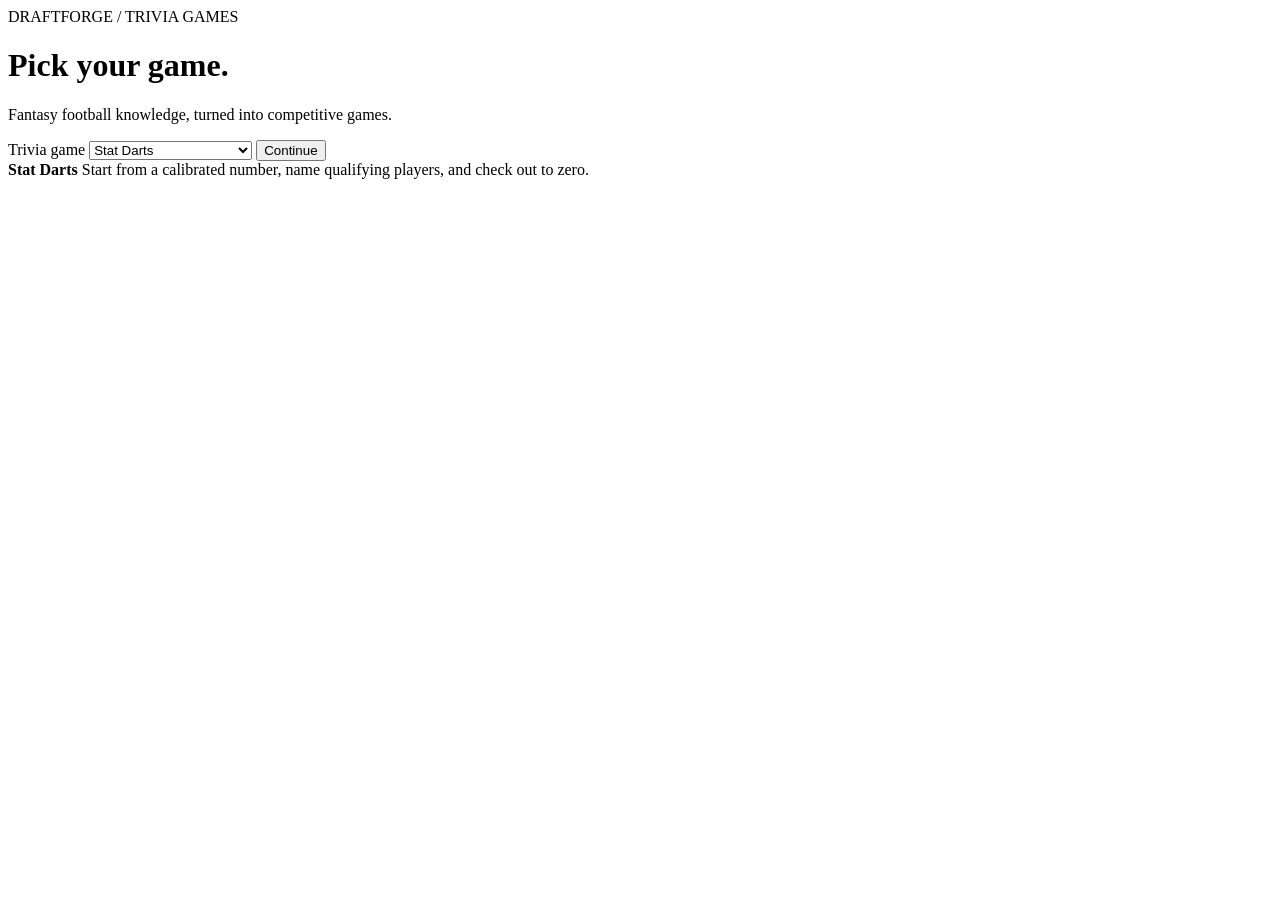
==== commit a87eebdc: "Updates" ====
--- a/server/static/index.html
+++ b/server/static/index.html
@@ -1,1307 +1,36 @@
-<!DOCTYPE html>
-<html lang="en" data-theme="dark">
+<!doctype html>
+<html lang="en">
 <head>
-  <meta charset="UTF-8" />
-  <meta name="viewport" content="width=device-width, initial-scale=1.0" />
-  <title>DraftForge — Fantasy Trivia</title>
-  <link rel="preconnect" href="https://fonts.googleapis.com">
-  <link rel="preconnect" href="https://fonts.gstatic.com" crossorigin>
-  <link href="https://fonts.googleapis.com/css2?family=Archivo:wght@500;600;700;800&family=Inter:wght@400;500;600;700&display=swap" rel="stylesheet">
-  <style>
-    :root {
-      --text-xs: clamp(0.75rem, 0.7rem + 0.25vw, 0.875rem);
-      --text-sm: clamp(0.875rem, 0.8rem + 0.35vw, 1rem);
-      --text-base: clamp(1rem, 0.95rem + 0.25vw, 1.125rem);
-      --text-lg: clamp(1.125rem, 1rem + 0.75vw, 1.5rem);
-      --text-xl: clamp(1.5rem, 1.2rem + 1.25vw, 2.25rem);
-      --text-2xl: clamp(2rem, 1.2rem + 2.5vw, 3.5rem);
-      --space-1: .25rem; --space-2: .5rem; --space-3: .75rem; --space-4: 1rem;
-      --space-5: 1.25rem; --space-6: 1.5rem; --space-8: 2rem; --space-10: 2.5rem; --space-16: 4rem;
-      --radius-sm: .375rem; --radius-md: .5rem; --radius-lg: .75rem; --radius-xl: 1rem; --radius-full: 9999px;
-      --color-bg: #08131c; --color-surface: #0d1b25; --color-border: #20394d;
-      --color-text: #eef4fb; --color-text-muted: #8ea5ba; --color-primary: #27a3d6;
-      --color-success: #37c98f; --color-error: #f56454;
-      --diff-easy: #37c98f; --diff-medium: #ffcc56; --diff-hard: #f56454;
-      --shadow-lg: 0 20px 48px rgba(0,0,0,0.38);
-      --font-display: 'Archivo', 'Inter', sans-serif; --font-body: 'Inter', sans-serif;
-    }
-    * { box-sizing: border-box; margin: 0; padding: 0; }
-    body {
-      min-height: 100dvh; font-family: var(--font-body); font-size: var(--text-base); color: var(--color-text);
-      background: radial-gradient(circle at top, rgba(39,163,214,0.12), transparent 30%), linear-gradient(180deg, #08131c, #071018);
-    }
-    img, svg { display:block; max-width:100%; }
-    button, input { font: inherit; color: inherit; }
-    button { cursor: pointer; border: 0; }
-    .app { max-width: 1440px; margin: 0 auto; padding: var(--space-8) var(--space-4) var(--space-16); }
-    .shell {
-      border: 1px solid rgba(255,255,255,0.08); border-radius: 28px; overflow: hidden;
-      background: linear-gradient(180deg, rgba(13,27,37,0.92), rgba(7,16,24,0.98)); box-shadow: var(--shadow-lg);
-    }
-    .hero { position: relative; padding: var(--space-10) var(--space-8) var(--space-8); border-bottom: 1px solid rgba(255,255,255,0.07); }
-    .hero-inner { max-width: 920px; margin: 0 auto; text-align: center; }
-    .logo { display:inline-flex; align-items:center; gap: var(--space-3); margin-bottom: var(--space-6); color:#8ad6ff; }
-    .logo svg { width: 28px; height: 28px; }
-    .badge-row { display: flex; gap: var(--space-3); justify-content: center; flex-wrap: wrap; align-items: center; }
-    .eyebrow {
-      display: inline-flex; align-items: center; gap: var(--space-2); padding: .55rem 1rem; border-radius: var(--radius-full);
-      background: rgba(117,74,136,0.28); color: #f2d9ff; border: 1px solid rgba(255,255,255,0.1);
-      font-size: var(--text-xs); letter-spacing: .08em; text-transform: uppercase;
-    }
-    .diff-badge { display:inline-flex; align-items:center; gap:.4rem; padding: .55rem 1rem; border-radius: var(--radius-full);
-      font-size: var(--text-xs); letter-spacing: .08em; text-transform: uppercase; border: 1px solid rgba(255,255,255,0.1); }
-    .diff-badge.easy { background: rgba(55,201,143,0.18); color: var(--diff-easy); }
-    .diff-badge.medium { background: rgba(255,204,86,0.16); color: var(--diff-medium); }
-    .diff-badge.hard { background: rgba(245,100,84,0.18); color: var(--diff-hard); }
-    .diff-badge.dynamic { background: rgba(185,166,255,0.16); color: #b9a6ff; }
-    .diff-badge.college { background: rgba(111,227,255,0.16); color: #6fe3ff; }
-    .timer-badge { display:inline-flex; align-items:center; gap:.4rem; padding: .55rem 1rem; border-radius: var(--radius-full);
-      font-family: var(--font-display); font-weight: 700; font-size: var(--text-sm); border: 1px solid rgba(255,255,255,0.1);
-      background: rgba(255,255,255,0.04); color: var(--color-text); min-width: 64px; justify-content: center; }
-    .timer-badge.warning { background: rgba(255,204,86,0.16); color: var(--diff-medium); border-color: rgba(255,204,86,0.3); }
-    .timer-badge.critical { background: rgba(245,100,84,0.2); color: var(--diff-hard); border-color: rgba(245,100,84,0.4); animation: pulse 1s infinite; }
-    @keyframes pulse { 0%,100% { opacity: 1; } 50% { opacity: 0.5; } }
-    .hero h1 { font-family: var(--font-display); font-size: var(--text-2xl); line-height: 1.05; margin-top: var(--space-5); }
-    .rule { margin-top: var(--space-6); padding: var(--space-4) var(--space-5); border-radius: var(--radius-lg);
-      background: rgba(15,28,40,0.78); border: 1px solid rgba(255,255,255,0.08); color: var(--color-text-muted); }
-
-    .on-clock-banner { margin-top: var(--space-5); padding: var(--space-4) var(--space-5); border-radius: var(--radius-lg);
-      background: linear-gradient(90deg, rgba(39,163,214,0.22), rgba(111,227,255,0.12)); border: 1px solid rgba(111,227,255,0.4);
-      font-family: var(--font-display); font-weight: 700; font-size: var(--text-base); display: none; }
-    .on-clock-banner.show { display: block; }
-    .on-clock-banner.you { background: linear-gradient(90deg, rgba(55,201,143,0.25), rgba(55,201,143,0.1)); border-color: rgba(55,201,143,0.5); color: #a9e6cc; }
-
-    .turn-order-strip { display: flex; gap: var(--space-2); justify-content: center; margin-top: var(--space-4); flex-wrap: wrap; }
-    .turn-avatar { width: 34px; height: 34px; border-radius: 50%; background: rgba(255,255,255,0.08); display:flex; align-items:center; justify-content:center;
-      font-family: var(--font-display); font-weight: 700; font-size: var(--text-xs); border: 2px solid transparent; opacity: 0.55; }
-    .turn-avatar.active { opacity: 1; border-color: #6fe3ff; background: linear-gradient(135deg, #3e8cff, #6fe3ff); box-shadow: 0 0 0 3px rgba(111,227,255,0.25); }
-    .turn-avatar.done { opacity: 0.35; }
-
-    .waiting-note { margin-top: var(--space-4); padding: var(--space-3) var(--space-5); border-radius: var(--radius-lg);
-      background: rgba(255,204,86,0.1); border: 1px solid rgba(255,204,86,0.3); color: #ffcc56; font-size: var(--text-sm); display: none; }
-    .waiting-note.show { display: block; }
-
-    .result-banner {
-      margin-top: var(--space-6); padding: var(--space-6); border-radius: var(--radius-lg);
-      background: linear-gradient(180deg, rgba(20,67,96,0.6), rgba(11,42,63,0.7));
-      border: 1px solid rgba(73,196,255,0.35); display: none; text-align: left;
-    }
-    .result-banner.show { display: block; }
-    .result-banner.invalid { background: linear-gradient(180deg, rgba(96,30,30,0.55), rgba(63,17,17,0.7)); border-color: rgba(245,84,84,0.4); }
-    .result-banner.penalized { background: linear-gradient(180deg, rgba(96,60,10,0.55), rgba(63,38,7,0.7)); border-color: rgba(255,204,86,0.4); }
-    .result-top { display:flex; justify-content: space-between; align-items: flex-start; gap: var(--space-4); flex-wrap: wrap; }
-    .result-player { font-family: var(--font-display); font-size: var(--text-lg); }
-    .result-sub { color: var(--color-text-muted); font-size: var(--text-sm); margin-top: 2px; }
-    .grade-pill { display:inline-flex; align-items:center; gap: var(--space-2); padding: .5rem 1rem; border-radius: var(--radius-full);
-      font-family: var(--font-display); font-weight: 700; font-size: var(--text-sm); white-space: nowrap; }
-    .result-stats { display:flex; gap: var(--space-6); margin-top: var(--space-4); flex-wrap: wrap; }
-    .stat-block { text-align: center; }
-    .stat-block .val { font-family: var(--font-display); font-size: 1.9rem; line-height: 1; }
-    .stat-block .val.pts { color: #6fe3ff; }
-    .stat-block .val.rank { color: #ffcc56; }
-    .stat-block .val.pctile { color: #b9a6ff; }
-    .stat-block .lbl { font-size: var(--text-xs); text-transform: uppercase; letter-spacing: .06em; color: var(--color-text-muted); margin-top: 4px; }
-    .grade-message { margin-top: var(--space-4); padding: var(--space-3) var(--space-4); border-radius: var(--radius-md);
-      background: rgba(255,255,255,0.04); border: 1px solid rgba(255,255,255,0.08); color: var(--color-text-muted); font-size: var(--text-sm); }
-    .grade-message.bonus { background: rgba(55,201,143,0.1); border-color: rgba(55,201,143,0.3); color: #a9e6cc; }
-    .grade-message.penalty-note { background: rgba(255,204,86,0.1); border-color: rgba(255,204,86,0.3); color: #ffcc56; }
-    .next-btn { margin-top: var(--space-5); height: 52px; padding: 0 var(--space-6); border-radius: var(--radius-lg);
-      background: linear-gradient(180deg, rgba(48,158,214,0.95), rgba(25,119,168,0.95)); font-weight: 700; }
-
-    .toolbar { display: grid; grid-template-columns: 1.8fr 120px 150px 160px; gap: var(--space-4);
-      padding: var(--space-6) var(--space-8); align-items: center; border-bottom: 1px solid rgba(255,255,255,0.07); }
-    .search { position: relative; display: flex; align-items: center; gap: var(--space-3); padding: 0 var(--space-4);
-      height: 64px; border-radius: var(--radius-lg); background: rgba(8,20,30,0.9); border: 1px solid rgba(255,255,255,0.08); }
-    .search.disabled { opacity: 0.4; pointer-events: none; }
-    .search input { flex: 1; background: transparent; border: 0; outline: 0; color: var(--color-text); }
-    .search-results {
-      position: absolute; top: 72px; left: 0; right: 0; z-index: 20; max-height: 360px; overflow-y: auto;
-      background: #0d1f2b; border: 1px solid rgba(255,255,255,0.1); border-radius: var(--radius-lg); box-shadow: var(--shadow-lg);
-      display: none;
-    }
-    .search-results.open { display: block; }
-    .result-item { display:flex; align-items:center; justify-content:space-between; padding: var(--space-3) var(--space-4);
-      border-bottom: 1px solid rgba(255,255,255,0.06); cursor: pointer; }
-    .result-item:hover { background: rgba(39,163,214,0.12); }
-    .result-name-row { display:flex; flex-direction: column; }
-    .result-name { font-weight: 600; }
-    .result-meta { color: var(--color-text-muted); font-size: var(--text-sm); }
-    .result-teams { color: #6fe3ff; font-size: var(--text-xs); margin-top: 2px; }
-    .chip-stat, .btn { height: 64px; border-radius: var(--radius-lg); display: flex; align-items: center; justify-content: center;
-      border: 1px solid rgba(255,255,255,0.08); background: rgba(8,20,30,0.9); }
-    .chip-stat { flex-direction: column; gap: .15rem; font-family: var(--font-display); color: #ffcc56;
-      background: linear-gradient(180deg, rgba(92,53,12,0.5), rgba(37,24,11,0.85)); }
-    .chip-stat strong { font-size: 2rem; line-height: 1; }
-    .chip-stat span { font-size: var(--text-xs); letter-spacing: .08em; text-transform: uppercase; }
-    .btn { font-weight: 600; background: rgba(18,43,62,0.96); }
-    .btn.primary { background: linear-gradient(180deg, rgba(48,158,214,0.95), rgba(25,119,168,0.95)); }
-    .btn:disabled { opacity: 0.4; cursor: not-allowed; }
-
-    .board-wrap { padding: var(--space-6) var(--space-8) var(--space-8); }
-    .board-grid { display: grid; grid-template-columns: repeat(auto-fit, minmax(300px, 1fr)); gap: var(--space-5); }
-    .team-card { border-radius: 20px; overflow: hidden; border: 1px solid rgba(255,255,255,0.08);
-      background: #0b1622; box-shadow: var(--shadow-lg); display: flex; flex-direction: column; }
-    .team-card.current-drafter { box-shadow: 0 0 0 2px #6fe3ff, var(--shadow-lg); }
-    .team-card.is-you { box-shadow: 0 0 0 2px #37c98f, var(--shadow-lg); }
-    .team-card.is-you.current-drafter { box-shadow: 0 0 0 3px #6fe3ff, 0 0 0 6px rgba(55,201,143,0.4), var(--shadow-lg); }
-    .team-card-header { display:flex; align-items:center; justify-content:space-between; padding: var(--space-4) var(--space-5);
-      background: rgba(255,255,255,0.03); border-bottom: 1px solid rgba(255,255,255,0.06); }
-    .drafter-id { display:flex; align-items:center; gap: var(--space-3); }
-    .drafter-avatar { width: 36px; height: 36px; border-radius: 50%; background: linear-gradient(135deg, #3e8cff, #6fe3ff);
-      display:flex; align-items:center; justify-content:center; font-family: var(--font-display); font-weight: 700; font-size: var(--text-sm); }
-    .drafter-name { font-family: var(--font-display); font-weight: 700; }
-    .header-right { display:flex; align-items:center; gap: var(--space-2); font-size: var(--text-xs); }
-    .answered-check { color: #37c98f; }
-    .host-tag { font-size: var(--text-xs); color: #ffcc56; }
-    .clock-tag { font-size: var(--text-xs); color: #6fe3ff; font-weight: 700; }
-
-    .pick-row { display:flex; align-items:center; gap: var(--space-3); padding: var(--space-3) var(--space-4);
-      border-bottom: 1px solid rgba(0,0,0,0.25); position: relative; min-height: 58px; color: #fff; }
-    .pick-row.waiting-row { background: rgba(255,255,255,0.02); color: var(--color-text-muted); font-style: italic; }
-    .pick-row.brick-row { background: linear-gradient(90deg, rgba(120,20,20,0.65), rgba(70,10,10,0.75)); }
-    .pick-row.active-row { background: linear-gradient(90deg, rgba(20,67,96,0.7), rgba(11,42,63,0.75)); box-shadow: inset 0 0 0 1px rgba(111,227,255,0.4); }
-    .pick-row.penalized-row { box-shadow: inset 0 0 0 1px rgba(255,204,86,0.5); }
-
-    .pos-tag { flex-shrink: 0; width: 44px; height: 26px; border-radius: var(--radius-sm); display:flex; align-items:center; justify-content:center;
-      font-family: var(--font-display); font-size: var(--text-xs); font-weight: 800; color: #fff; letter-spacing: .02em; }
-    .pos-tag.QB { background: #3e6cff; } .pos-tag.RB1, .pos-tag.RB2 { background: #19c786; }
-    .pos-tag.WR1, .pos-tag.WR2 { background: #8b3ee5; } .pos-tag.TE { background: #ff8b2b; }
-    .pos-tag.FLEX { background: #b93ee5; } .pos-tag.SFLEX { background: #1ea8a0; }
-
-    .brick-icon { flex-shrink:0; width: 18px; height: 22px; display:flex; align-items:center; justify-content:center; }
-
-    .team-logo-wrap { flex-shrink: 0; width: 30px; height: 30px; border-radius: 50%; background: rgba(255,255,255,0.12);
-      display:flex; align-items:center; justify-content:center; overflow: hidden; }
-    .team-logo-wrap img { width: 100%; height: 100%; object-fit: contain; }
-
-    .pick-name-block { flex: 1; min-width: 0; display:flex; flex-direction: column; }
-    .pick-name { font-weight: 700; font-size: var(--text-sm); white-space: nowrap; overflow: hidden; text-overflow: ellipsis; }
-    .pick-year { font-size: var(--text-xs); color: rgba(255,255,255,0.75); }
-
-    .pick-pts { flex-shrink: 0; font-family: var(--font-display); font-weight: 700; font-size: var(--text-sm);
-      background: rgba(8,20,30,0.55); padding: .3rem .7rem; border-radius: var(--radius-md); color: #6fe3ff; }
-    .pick-pts.penalized { color: #ffcc56; }
-
-    .team-total-row { display:flex; align-items:center; justify-content:space-between; padding: var(--space-4) var(--space-5);
-      background: rgba(255,255,255,0.02); }
-    .team-total-label { font-weight: 600; color: var(--color-text-muted); }
-    .team-total-value-wrap { display:flex; align-items:center; gap: var(--space-2); }
-    .rank-chip { font-size: var(--text-xs); font-weight: 700; padding: .2rem .5rem; border-radius: var(--radius-sm); }
-    .rank-chip.rank-1 { background: rgba(255,204,86,0.2); color: #ffcc56; }
-    .rank-chip.rank-2 { background: rgba(180,180,190,0.2); color: #c9cdd6; }
-    .rank-chip.rank-3 { background: rgba(205,127,50,0.2); color: #cd8a4e; }
-    .rank-chip.rank-other { background: rgba(255,255,255,0.08); color: var(--color-text-muted); }
-    .team-total-value { font-family: var(--font-display); font-weight: 800; font-size: var(--text-lg);
-      background: rgba(255,255,255,0.06); padding: .3rem .8rem; border-radius: var(--radius-md); }
-
-    .footer-note { padding: 0 var(--space-8) var(--space-8); color: var(--color-text-muted); font-size: var(--text-sm); }
-    .toast { position: fixed; bottom: var(--space-8); left: 50%; transform: translateX(-50%);
-      background: #0d1f2b; border: 1px solid rgba(255,255,255,0.14); padding: var(--space-4) var(--space-6);
-      border-radius: var(--radius-lg); box-shadow: var(--shadow-lg); display: none; z-index: 50; max-width: 90vw; text-align: center; }
-    .toast.show { display: block; }
-    .toast.error { border-color: rgba(245,84,84,0.5); color: #ffb3b3; }
-    .toast.success { border-color: rgba(39,163,214,0.5); }
-    .toast.warning { border-color: rgba(255,204,86,0.5); color: #ffcc56; }
-
-    .modal-overlay { position: fixed; inset: 0; background: rgba(4,10,16,0.72); display: none;
-      align-items: center; justify-content: center; z-index: 100; padding: var(--space-4); }
-    .modal-overlay.open { display: flex; }
-    .modal { width: 100%; max-width: 480px; background: #0d1f2b; border: 1px solid rgba(255,255,255,0.1);
-      border-radius: var(--radius-xl); box-shadow: var(--shadow-lg); padding: var(--space-6); max-height: 80vh; display: flex; flex-direction: column; }
-    .modal h2 { font-family: var(--font-display); font-size: var(--text-lg); margin-bottom: var(--space-1); }
-    .modal p.sub { color: var(--color-text-muted); font-size: var(--text-sm); margin-bottom: var(--space-4); }
-    .season-list { overflow-y: auto; display: flex; flex-direction: column; gap: var(--space-2); }
-    .season-item { display:flex; align-items:center; justify-content:space-between; padding: var(--space-3) var(--space-4);
-      border-radius: var(--radius-md); background: rgba(255,255,255,0.03); border: 1px solid rgba(255,255,255,0.06); cursor: pointer; }
-    .season-item:hover { background: rgba(39,163,214,0.14); border-color: rgba(39,163,214,0.35); }
-    .season-year { font-family: var(--font-display); font-weight: 700; }
-    .season-team { color: var(--color-text-muted); font-size: var(--text-sm); }
-    .season-range-note { padding: var(--space-2) var(--space-3); margin-bottom: var(--space-2); font-size: var(--text-xs);
-      color: var(--color-text-muted); background: rgba(255,255,255,0.03); border-radius: var(--radius-sm); }
-    .modal-close { margin-top: var(--space-4); height: 48px; border-radius: var(--radius-md); background: rgba(255,255,255,0.06); font-weight: 600; }
-
-    .start-overlay { position: fixed; inset: 0; background: radial-gradient(circle at top, rgba(39,163,214,0.16), transparent 40%), rgba(4,10,16,0.92);
-      display: flex; align-items: center; justify-content: center; z-index: 200; padding: var(--space-4); overflow-y: auto; }
-    .start-overlay.hidden { display: none; }
-    .start-card { width: 100%; max-width: 640px; background: linear-gradient(180deg, rgba(13,27,37,0.97), rgba(7,16,24,0.99));
-      border: 1px solid rgba(255,255,255,0.1); border-radius: 24px; box-shadow: var(--shadow-lg); padding: var(--space-8); text-align: center;
-      margin-block: var(--space-8); }
-    .start-card .logo { justify-content: center; margin-bottom: var(--space-4); }
-    .start-card h1 { font-family: var(--font-display); font-size: var(--text-xl); margin-bottom: var(--space-2); }
-    .start-card p.sub { color: var(--color-text-muted); margin-bottom: var(--space-6); }
-    .start-section-label { text-align: left; font-size: var(--text-sm); font-weight: 700; text-transform: uppercase;
-      letter-spacing: .06em; color: var(--color-text-muted); margin-bottom: var(--space-3); }
-    .diff-options { display: grid; grid-template-columns: 1fr 1fr; gap: var(--space-3); margin-bottom: var(--space-6); }
-    .diff-options.scope-options, .diff-options.timer-options, .diff-options.miss-options { grid-template-columns: 1fr 1fr 1fr; }
-    .diff-options.timer-options { grid-template-columns: repeat(5, 1fr); }
-    .diff-option { grid-column: span 1; padding: var(--space-4); border-radius: var(--radius-lg); border: 1px solid rgba(255,255,255,0.1);
-      background: rgba(255,255,255,0.03); cursor: pointer; text-align: left; transition: border-color .15s, background .15s; }
-    .diff-options:not(.scope-options):not(.timer-options):not(.miss-options) .diff-option:first-child { grid-column: span 2; }
-    .diff-option:hover { background: rgba(39,163,214,0.1); border-color: rgba(39,163,214,0.4); }
-    .diff-option.selected { border-color: #6fe3ff; background: rgba(39,163,214,0.16); }
-    .diff-option .diff-name { font-family: var(--font-display); font-weight: 700; font-size: var(--text-base); display:flex; align-items:center; gap: var(--space-2); }
-    .diff-option.timer-opt .diff-name { font-size: var(--text-lg); justify-content: center; }
-    .diff-option .diff-desc { color: var(--color-text-muted); font-size: var(--text-sm); margin-top: 4px; }
-    .diff-option.timer-opt .diff-desc { text-align: center; }
-    .dot { width: 10px; height: 10px; border-radius: 50%; display:inline-block; flex-shrink: 0; }
-    .dot.ramp { background: linear-gradient(90deg, var(--diff-easy), var(--diff-hard)); }
-    .dot.easy, .dot.zero_skip { background: var(--diff-easy); }
-    .dot.medium, .dot.retry_no_penalty { background: var(--diff-medium); }
-    .dot.hard, .dot.retry_penalty { background: var(--diff-hard); }
-    .dot.mixed { background: linear-gradient(90deg, #6fe3ff, #b9a6ff); }
-    .dot.season { background: #6fe3ff; }
-    .dot.career { background: #b9a6ff; }
-    .start-btn { width: 100%; height: 56px; border-radius: var(--radius-lg); font-weight: 700; font-size: var(--text-base); }
-    .start-btn.primary { background: linear-gradient(180deg, rgba(48,158,214,0.95), rgba(25,119,168,0.95)); }
-    .start-btn.secondary { background: rgba(255,255,255,0.06); }
-
-    .mode-tabs { display: flex; gap: var(--space-2); margin-bottom: var(--space-6); background: rgba(255,255,255,0.03);
-      padding: var(--space-1); border-radius: var(--radius-lg); border: 1px solid rgba(255,255,255,0.08); }
-    .mode-tab { flex: 1; padding: var(--space-3); border-radius: var(--radius-md); font-weight: 700; text-align: center;
-      color: var(--color-text-muted); }
-    .mode-tab.active { background: rgba(39,163,214,0.22); color: #6fe3ff; }
-    .lobby-panel { display: none; }
-    .lobby-panel.active { display: block; }
-    .lobby-subtabs { display: flex; gap: var(--space-2); margin-bottom: var(--space-5); }
-    .lobby-subtab { flex: 1; padding: var(--space-2) var(--space-3); border-radius: var(--radius-md); font-size: var(--text-sm);
-      font-weight: 600; background: rgba(255,255,255,0.04); color: var(--color-text-muted); }
-    .lobby-subtab.active { background: rgba(255,255,255,0.1); color: var(--color-text); }
-    .lobby-sub-content { display: none; text-align: left; }
-    .lobby-sub-content.active { display: block; }
-    .text-input { width: 100%; height: 52px; border-radius: var(--radius-lg); border: 1px solid rgba(255,255,255,0.1);
-      background: rgba(255,255,255,0.03); padding: 0 var(--space-4); color: var(--color-text); margin-bottom: var(--space-4); }
-    .text-input:focus { outline: none; border-color: #6fe3ff; }
-    .toggle-row { display:flex; align-items:center; justify-content:space-between; padding: var(--space-3) var(--space-4);
-      border-radius: var(--radius-lg); background: rgba(255,255,255,0.03); border: 1px solid rgba(255,255,255,0.08); margin-bottom: var(--space-5); }
-    .toggle-switch { width: 44px; height: 24px; border-radius: var(--radius-full); background: rgba(255,255,255,0.15);
-      position: relative; cursor: pointer; transition: background .2s; flex-shrink: 0; }
-    .toggle-switch.on { background: #37c98f; }
-    .toggle-switch::after { content: ''; position: absolute; top: 3px; left: 3px; width: 18px; height: 18px; border-radius: 50%;
-      background: #fff; transition: transform .2s; }
-    .toggle-switch.on::after { transform: translateX(20px); }
-    .public-room-list { display: flex; flex-direction: column; gap: var(--space-2); max-height: 280px; overflow-y: auto; margin-bottom: var(--space-4); }
-    .public-room-item { display:flex; align-items:center; justify-content:space-between; padding: var(--space-3) var(--space-4);
-      border-radius: var(--radius-md); background: rgba(255,255,255,0.03); border: 1px solid rgba(255,255,255,0.08); cursor: pointer; }
-    .public-room-item:hover { background: rgba(39,163,214,0.1); border-color: rgba(39,163,214,0.35); }
-    .public-room-code { font-family: var(--font-display); font-weight: 700; letter-spacing: .1em; }
-    .public-room-meta { color: var(--color-text-muted); font-size: var(--text-sm); }
-
-    .penalty-slider-row { display: none; margin-bottom: var(--space-6); padding: var(--space-4); border-radius: var(--radius-lg);
-      background: rgba(255,204,86,0.06); border: 1px solid rgba(255,204,86,0.25); }
-    .penalty-slider-row.show { display: block; }
-    .penalty-slider-label { display:flex; justify-content: space-between; font-size: var(--text-sm); margin-bottom: var(--space-3); color: var(--color-text-muted); }
-    .penalty-slider-label strong { color: #ffcc56; font-family: var(--font-display); }
-    .penalty-slider { width: 100%; accent-color: #ffcc56; }
-
-    .waiting-room-code { font-family: var(--font-display); font-size: 2.5rem; font-weight: 800; letter-spacing: .15em;
-      color: #6fe3ff; background: rgba(39,163,214,0.1); border: 1px dashed rgba(111,227,255,0.4); border-radius: var(--radius-lg);
-      padding: var(--space-4); margin-bottom: var(--space-2); }
-    .waiting-room-share { font-size: var(--text-sm); color: var(--color-text-muted); margin-bottom: var(--space-6); }
-    .waiting-players { display:flex; flex-direction: column; gap: var(--space-2); margin-bottom: var(--space-6); text-align: left; }
-    .waiting-player-item { display:flex; align-items:center; gap: var(--space-3); padding: var(--space-3) var(--space-4);
-      border-radius: var(--radius-md); background: rgba(255,255,255,0.03); border: 1px solid rgba(255,255,255,0.08); }
-    .waiting-player-item .drafter-avatar { width: 32px; height: 32px; font-size: var(--text-xs); }
-
-    @media (max-width: 980px) {
-      .toolbar { grid-template-columns: 1fr 1fr; }
-      .hero { padding-inline: var(--space-4); }
-      .hero h1 { font-size: clamp(2rem, 8vw, 3rem); }
-      .board-wrap, .toolbar { padding-inline: var(--space-4); }
-    }
-    @media (max-width: 640px) {
-      .app { padding: var(--space-4) var(--space-3) var(--space-10); }
-      .toolbar { grid-template-columns: 1fr; }
-      .search, .chip-stat, .btn { height: 58px; }
-      .result-top { flex-direction: column; }
-      .diff-options.scope-options, .diff-options.miss-options { grid-template-columns: 1fr; }
-      .diff-options.timer-options { grid-template-columns: repeat(3, 1fr); }
-      .board-grid { grid-template-columns: 1fr; }
-    }
-  </style>
+  <meta charset="utf-8">
+  <meta name="viewport" content="width=device-width, initial-scale=1">
+  <title>DraftForge Games</title>
+  <link rel="stylesheet" href="/static/games.css">
 </head>
-<body>
-  <div class="start-overlay" id="start-overlay">
-    <div class="start-card">
-      <div class="logo" aria-label="DraftForge logo">
-        <svg viewBox="0 0 48 48" fill="none" xmlns="http://www.w3.org/2000/svg" aria-hidden="true" width="28" height="28">
-          <rect x="4" y="8" width="40" height="32" rx="12" stroke="currentColor" stroke-width="3"/>
-          <path d="M18 16L30 24L18 32" stroke="currentColor" stroke-width="3.5" stroke-linecap="round" stroke-linejoin="round"/>
-        </svg>
-        <span>DraftForge</span>
-      </div>
-
-      <div class="mode-tabs">
-        <div class="mode-tab active" id="tab-solo">Solo Draft</div>
-        <div class="mode-tab" id="tab-multiplayer">Multiplayer</div>
-      </div>
-
-      <div class="lobby-panel active" id="panel-solo">
-        <h1>Set up your draft</h1>
-        <p class="sub">Choose difficulty, question scope, college questions, timer, and miss policy.</p>
-
-        <div class="start-section-label">Difficulty</div>
-        <div class="diff-options" id="diff-options"></div>
-
-        <div class="start-section-label">Question Scope</div>
-        <div class="diff-options scope-options" id="scope-options"></div>
-
-        <div class="toggle-row">
-          <div>
-            <div style="font-weight:600;">College Questions</div>
-            <div style="font-size:var(--text-xs);color:var(--color-text-muted);">Include "played college football at X" questions</div>
-          </div>
-          <div class="toggle-switch on" id="college-toggle"></div>
-        </div>
-
-        <div class="start-section-label">Pick Timer</div>
-        <div class="diff-options timer-options" id="timer-options"></div>
-
-        <div class="start-section-label">If You Miss (timeout OR wrong pick)</div>
-        <div class="diff-options miss-options" id="miss-options"></div>
-
-        <div class="penalty-slider-row" id="penalty-slider-row">
-          <div class="penalty-slider-label"><span>Penalty applied to points once you succeed</span><strong id="penalty-value-label">25%</strong></div>
-          <input type="range" min="0" max="100" step="5" value="25" class="penalty-slider" id="penalty-slider" />
-        </div>
-
-        <button class="start-btn primary" id="start-draft-btn">Start Solo Draft</button>
-      </div>
-
-      <div class="lobby-panel" id="panel-multiplayer">
-        <h1>Multiplayer</h1>
-        <p class="sub">Create a room, join with a code, or browse public rooms. Draft order is a snake draft (1→N, then N→1).</p>
-
-        <div class="start-section-label">Your Display Name</div>
-        <input type="text" class="text-input" id="display-name-input" placeholder="e.g. Jay" maxlength="20" />
-
-        <div class="lobby-subtabs">
-          <div class="lobby-subtab active" id="subtab-create">Create Room</div>
-          <div class="lobby-subtab" id="subtab-join">Join by Code</div>
-          <div class="lobby-subtab" id="subtab-browse">Browse Public</div>
-        </div>
-
-        <div class="lobby-sub-content active" id="content-create">
-          <div class="toggle-row">
-            <div>
-              <div style="font-weight:600;">Public Room</div>
-              <div style="font-size:var(--text-xs);color:var(--color-text-muted);">Anyone can find and join from the Browse tab</div>
-            </div>
-            <div class="toggle-switch" id="public-toggle"></div>
-          </div>
-
-          <div class="start-section-label">Difficulty</div>
-          <div class="diff-options" id="mp-diff-options"></div>
-
-          <div class="start-section-label">Question Scope</div>
-          <div class="diff-options scope-options" id="mp-scope-options"></div>
-
-          <div class="toggle-row">
-            <div>
-              <div style="font-weight:600;">College Questions</div>
-              <div style="font-size:var(--text-xs);color:var(--color-text-muted);">Include "played college football at X" questions</div>
-            </div>
-            <div class="toggle-switch on" id="mp-college-toggle"></div>
-          </div>
-
-          <div class="start-section-label">Pick Timer (per turn)</div>
-          <div class="diff-options timer-options" id="mp-timer-options"></div>
-
-          <div class="start-section-label">If a Player Misses (timeout OR wrong pick)</div>
-          <div class="diff-options miss-options" id="mp-miss-options"></div>
-
-          <div class="penalty-slider-row" id="mp-penalty-slider-row">
-            <div class="penalty-slider-label"><span>Penalty applied once they succeed</span><strong id="mp-penalty-value-label">25%</strong></div>
-            <input type="range" min="0" max="100" step="5" value="25" class="penalty-slider" id="mp-penalty-slider" />
-          </div>
-
-          <button class="start-btn primary" id="create-room-btn">Create Room</button>
-        </div>
-
-        <div class="lobby-sub-content" id="content-join">
-          <div class="start-section-label">Room Code</div>
-          <input type="text" class="text-input" id="join-code-input" placeholder="e.g. X7K2P" maxlength="5" style="text-transform:uppercase;" />
-          <button class="start-btn primary" id="join-room-btn">Join Room</button>
-        </div>
-
-        <div class="lobby-sub-content" id="content-browse">
-          <div class="public-room-list" id="public-room-list"></div>
-          <button class="start-btn secondary" id="refresh-rooms-btn">Refresh List</button>
-        </div>
-
-        <button class="start-btn secondary" id="back-to-solo-btn" style="margin-top:var(--space-4);">← Back</button>
-      </div>
-
-      <div class="lobby-panel" id="panel-waiting">
-        <h1>Waiting Room</h1>
-        <p class="sub">Share this code with your friends:</p>
-        <div class="waiting-room-code" id="waiting-room-code">-----</div>
-        <div class="waiting-room-share">They should choose Multiplayer → Join by Code</div>
-        <div class="start-section-label">Players (draft order = join order)</div>
-        <div class="waiting-players" id="waiting-players"></div>
-        <button class="start-btn primary" id="host-start-btn" style="display:none;">Start Snake Draft</button>
-        <p class="waiting-note show" id="non-host-wait-note">Waiting for the host to start the draft…</p>
-      </div>
+<body class="portal">
+  <main class="portal-shell">
+    <div class="eyebrow">DRAFTFORGE / TRIVIA GAMES</div>
+    <h1>Pick your game.</h1>
+    <p class="lead">Fantasy football knowledge, turned into competitive games.</p>
+    <label class="select-label" for="game-select">Trivia game</label>
+    <select id="game-select" class="game-select">
+      <option value="darts">Stat Darts</option>
+      <option value="draft">Fantasy Trivia Draft</option>
+      <option value="trade">Fantasy Trade Analyzer</option>
+    </select>
+    <button class="primary-button" id="continue-button">Continue</button>
+    <div class="portal-card">
+      <strong>Stat Darts</strong>
+      <span>Start from a calibrated number, name qualifying players, and check out to zero.</span>
     </div>
-  </div>
-
-  <main class="app">
-    <section class="shell">
-      <header class="hero">
-        <div class="hero-inner">
-          <div class="logo" aria-label="DraftForge logo">
-            <svg viewBox="0 0 48 48" fill="none" xmlns="http://www.w3.org/2000/svg" aria-hidden="true">
-              <rect x="4" y="8" width="40" height="32" rx="12" stroke="currentColor" stroke-width="3"/>
-              <path d="M18 16L30 24L18 32" stroke="currentColor" stroke-width="3.5" stroke-linecap="round" stroke-linejoin="round"/>
-            </svg>
-            <span>DraftForge</span>
-          </div>
-          <div class="badge-row">
-            <div class="eyebrow" id="rule-badge">Slot 1 of 7</div>
-            <div class="diff-badge easy" id="diff-badge">Easy</div>
-            <div class="timer-badge" id="timer-badge" style="display:none;">--</div>
-          </div>
-          <h1 id="trivia-title">Loading trivia…</h1>
-          <p class="rule" id="trivia-desc">Connecting to the fantasy football database…</p>
-
-          <div class="on-clock-banner" id="on-clock-banner"></div>
-          <div class="turn-order-strip" id="turn-order-strip"></div>
-
-          <p class="waiting-note" id="retry-note">Time's up — try again with the same question.</p>
-
-          <div class="result-banner" id="result-banner">
-            <div class="result-top">
-              <div>
-                <div class="result-player" id="result-player">—</div>
-                <div class="result-sub" id="result-sub">—</div>
-              </div>
-              <div class="grade-pill" id="grade-pill" style="display:none;"></div>
-            </div>
-            <div class="result-stats">
-              <div class="stat-block"><div class="val pts" id="result-pts">0.0</div><div class="lbl">Fantasy Points</div></div>
-              <div class="stat-block"><div class="val rank" id="result-rank">#0</div><div class="lbl">Rank vs. Qualifiers</div></div>
-              <div class="stat-block"><div class="val pctile" id="result-pctile">—</div><div class="lbl">Percentile</div></div>
-            </div>
-            <div class="grade-message" id="grade-message" style="display:none;"></div>
-            <div class="grade-message penalty-note" id="penalty-message" style="display:none;"></div>
-            <button class="next-btn" id="next-btn" style="display:none;">Next Question →</button>
-          </div>
-        </div>
-      </header>
-
-      <section class="toolbar">
-        <label class="search" id="search-wrap" aria-label="Search for a player">
-          <span aria-hidden="true">🔎</span>
-          <input type="text" id="player-search" placeholder="Search for a player" autocomplete="off" />
-          <div class="search-results" id="search-results"></div>
-        </label>
-        <div class="chip-stat"><strong id="pos-counter">--</strong><span id="pos-label">POS</span></div>
-        <button class="btn" id="pass-btn">Pass Turn</button>
-        <button class="btn primary" id="restart-btn">Restart</button>
-      </section>
-
-      <section class="board-wrap">
-        <div class="board-grid" id="board"></div>
-      </section>
-
-      <p class="footer-note">Search a player, pick which season to submit, then see how your pick ranks against everyone else who has ever satisfied this exact question. Once a player is drafted, no one else in the room can draft them again. Wrong picks now count as a miss, same as running out of time.</p>
-    </section>
   </main>
-
-  <div class="modal-overlay" id="season-modal">
-    <div class="modal">
-      <h2 id="modal-player-name">Select a season</h2>
-      <p class="sub" id="modal-player-sub">Choose which season to submit for this question.</p>
-      <div class="season-list" id="season-list"></div>
-      <button class="modal-close" id="modal-close-btn">Cancel</button>
-    </div>
-  </div>
-
-  <div class="toast" id="toast"></div>
-
   <script>
-    const API = window.location.origin;
-    const WS_BASE = API.replace(/^http/, "ws");
-    let TEAM_STYLES = {};
-
-    let gameMode = "solo";
-    let ws = null;
-    let myDisplayName = "";
-    let roomCode = null;
-    let roomState = null;
-    let isHost = false;
-
-    let slotOrder = [];
-    let currentSlotIdx = 0;
-    let currentQuestion = null;
-    let picks = {};
-    let excludedPlayerIds = [];
-    let awaitingNext = false;
-    let timedOutThisSlot = false;
-
-    let selectedMode = "ramp";
-    let selectedScope = "mixed";
-    let selectedTimerSeconds = 0;
-    let selectedAllowCollege = true;
-    let selectedMissPolicy = "zero_skip";
-    let selectedPenaltyPercent = 25;
-
-    let mpSelectedMode = "ramp";
-    let mpSelectedScope = "mixed";
-    let mpSelectedTimerSeconds = 0;
-    let mpIsPublic = false;
-    let mpAllowCollege = true;
-    let mpMissPolicy = "zero_skip";
-    let mpPenaltyPercent = 25;
-
-    let searchTimer = null;
-    let timerInterval = null;
-    let timeRemaining = 0;
-    let selectedPlayer = null;
-
-    function toast(msg, type = "success") {
-      const el = document.getElementById("toast");
-      el.textContent = msg;
-      el.className = `toast show ${type}`;
-      setTimeout(() => el.classList.remove("show"), 3200);
-    }
-
-    function initials(name) {
-      return (name || "?").split(" ").map(p => p[0]).join("").slice(0, 2).toUpperCase();
-    }
-
-    async function loadTeamStyles() {
-      try {
-        const res = await fetch(`${API}/api/teams`);
-        const teams = await res.json();
-        teams.forEach((t) => {
-          TEAM_STYLES[t.team_abbr] = {
-            color: t.team_color || "#22303c", color2: t.team_color2 || "#12181f",
-            logo: t.team_logo_url || "", name: t.team_name || t.team_abbr,
-          };
-        });
-      } catch (e) { /* non-fatal */ }
-    }
-
-    function showLobbyPanel(id) {
-      document.querySelectorAll(".lobby-panel").forEach(p => p.classList.remove("active"));
-      document.getElementById(id).classList.add("active");
-    }
-
-    document.getElementById("tab-solo").addEventListener("click", () => {
-      document.getElementById("tab-solo").classList.add("active");
-      document.getElementById("tab-multiplayer").classList.remove("active");
-      gameMode = "solo";
-      showLobbyPanel("panel-solo");
+    document.getElementById("continue-button").addEventListener("click", () => {
+      const game = document.getElementById("game-select").value;
+      const destination = game === "darts"
+        ? "/static/darts-setup.html"
+        : game === "trade" ? "/static/trade.html" : "/static/draft.html";
+      window.location.href = destination;
     });
-    document.getElementById("tab-multiplayer").addEventListener("click", () => {
-      document.getElementById("tab-multiplayer").classList.add("active");
-      document.getElementById("tab-solo").classList.remove("active");
-      gameMode = "multiplayer";
-      showLobbyPanel("panel-multiplayer");
-    });
-    document.getElementById("back-to-solo-btn").addEventListener("click", () => {
-      document.getElementById("tab-solo").click();
-    });
-
-    function showLobbySubtab(name) {
-      ["create", "join", "browse"].forEach(n => {
-        document.getElementById(`subtab-${n}`).classList.toggle("active", n === name);
-        document.getElementById(`content-${n}`).classList.toggle("active", n === name);
-      });
-      if (name === "browse") refreshPublicRooms();
-    }
-    document.getElementById("subtab-create").addEventListener("click", () => showLobbySubtab("create"));
-    document.getElementById("subtab-join").addEventListener("click", () => showLobbySubtab("join"));
-    document.getElementById("subtab-browse").addEventListener("click", () => showLobbySubtab("browse"));
-
-    document.getElementById("public-toggle").addEventListener("click", (e) => {
-      mpIsPublic = !mpIsPublic;
-      e.target.classList.toggle("on", mpIsPublic);
-    });
-    document.getElementById("college-toggle").addEventListener("click", (e) => {
-      selectedAllowCollege = !selectedAllowCollege;
-      e.target.classList.toggle("on", selectedAllowCollege);
-    });
-    document.getElementById("mp-college-toggle").addEventListener("click", (e) => {
-      mpAllowCollege = !mpAllowCollege;
-      e.target.classList.toggle("on", mpAllowCollege);
-    });
-
-    document.getElementById("penalty-slider").addEventListener("input", (e) => {
-      selectedPenaltyPercent = parseInt(e.target.value, 10);
-      document.getElementById("penalty-value-label").textContent = `${selectedPenaltyPercent}%`;
-    });
-    document.getElementById("mp-penalty-slider").addEventListener("input", (e) => {
-      mpPenaltyPercent = parseInt(e.target.value, 10);
-      document.getElementById("mp-penalty-value-label").textContent = `${mpPenaltyPercent}%`;
-    });
-
-    async function loadOptionGroup(endpoint, containerId, getSelected, setSelected) {
-      const res = await fetch(`${API}${endpoint}`);
-      const options = await res.json();
-      const wrap = document.getElementById(containerId);
-      wrap.innerHTML = "";
-      options.forEach((opt) => {
-        const el = document.createElement("div");
-        el.className = "diff-option" + (opt.key === getSelected() ? " selected" : "");
-        el.innerHTML = `<div class="diff-name"><span class="dot ${opt.key}"></span>${opt.label}</div><div class="diff-desc">${opt.description}</div>`;
-        el.onclick = () => {
-          setSelected(opt.key);
-          wrap.querySelectorAll(".diff-option").forEach((n) => n.classList.remove("selected"));
-          el.classList.add("selected");
-        };
-        wrap.appendChild(el);
-      });
-    }
-
-    async function loadMissPolicyGroup(containerId, sliderRowId, getSelected, setSelected) {
-      const res = await fetch(`${API}/api/draft/miss-policy-options`);
-      const options = await res.json();
-      const wrap = document.getElementById(containerId);
-      wrap.innerHTML = "";
-      options.forEach((opt) => {
-        const el = document.createElement("div");
-        el.className = "diff-option" + (opt.key === getSelected() ? " selected" : "");
-        el.innerHTML = `<div class="diff-name"><span class="dot ${opt.key}"></span>${opt.label}</div><div class="diff-desc">${opt.description}</div>`;
-        el.onclick = () => {
-          setSelected(opt.key);
-          wrap.querySelectorAll(".diff-option").forEach((n) => n.classList.remove("selected"));
-          el.classList.add("selected");
-          document.getElementById(sliderRowId).classList.toggle("show", opt.key === "retry_penalty");
-        };
-        wrap.appendChild(el);
-      });
-    }
-
-    function loadTimerOptionGroup(containerId, getSelected, setSelected) {
-      const options = [
-        { key: 0, label: "Off", desc: "No time limit" }, { key: 30, label: "30s", desc: "Fast" },
-        { key: 45, label: "45s", desc: "Quick" }, { key: 60, label: "60s", desc: "Standard" },
-        { key: 90, label: "90s", desc: "Relaxed" },
-      ];
-      const wrap = document.getElementById(containerId);
-      wrap.innerHTML = "";
-      options.forEach((opt) => {
-        const el = document.createElement("div");
-        el.className = "diff-option timer-opt" + (opt.key === getSelected() ? " selected" : "");
-        el.innerHTML = `<div class="diff-name">${opt.label}</div><div class="diff-desc">${opt.desc}</div>`;
-        el.onclick = () => {
-          setSelected(opt.key);
-          wrap.querySelectorAll(".diff-option").forEach((n) => n.classList.remove("selected"));
-          el.classList.add("selected");
-        };
-        wrap.appendChild(el);
-      });
-    }
-
-    async function refreshPublicRooms() {
-      const listEl = document.getElementById("public-room-list");
-      listEl.innerHTML = "Loading…";
-      try {
-        const res = await fetch(`${API}/api/rooms`);
-        const roomsList = await res.json();
-        listEl.innerHTML = "";
-        if (!roomsList.length) {
-          listEl.innerHTML = `<div class="public-room-meta">No public rooms open right now.</div>`;
-          return;
-        }
-        roomsList.forEach((r) => {
-          const item = document.createElement("div");
-          item.className = "public-room-item";
-          item.innerHTML = `
-            <div><div class="public-room-code">${r.code}</div><div class="public-room-meta">${r.player_count} player(s) waiting</div></div>
-            <span class="public-room-meta">${r.settings.mode} / ${r.settings.scope_mode}</span>
-          `;
-          item.onclick = () => joinRoom(r.code);
-          listEl.appendChild(item);
-        });
-      } catch (e) {
-        listEl.innerHTML = `<div class="public-room-meta">Could not load rooms.</div>`;
-      }
-    }
-    document.getElementById("refresh-rooms-btn").addEventListener("click", refreshPublicRooms);
-
-    document.getElementById("create-room-btn").addEventListener("click", async () => {
-      myDisplayName = document.getElementById("display-name-input").value.trim();
-      if (!myDisplayName) { toast("Enter a display name first", "error"); return; }
-      try {
-        const res = await fetch(`${API}/api/rooms`, {
-          method: "POST", headers: { "Content-Type": "application/json" },
-          body: JSON.stringify({
-            is_public: mpIsPublic, mode: mpSelectedMode, scope_mode: mpSelectedScope,
-            timer_seconds: mpSelectedTimerSeconds, allow_college: mpAllowCollege,
-            miss_policy: mpMissPolicy, miss_penalty_percent: mpPenaltyPercent,
-          }),
-        });
-        const data = await res.json();
-        roomCode = data.code;
-        connectWebSocket();
-      } catch (e) { toast("Could not create room", "error"); }
-    });
-
-    document.getElementById("join-room-btn").addEventListener("click", () => {
-      myDisplayName = document.getElementById("display-name-input").value.trim();
-      const code = document.getElementById("join-code-input").value.trim().toUpperCase();
-      if (!myDisplayName) { toast("Enter a display name first", "error"); return; }
-      if (!code) { toast("Enter a room code", "error"); return; }
-      joinRoom(code);
-    });
-
-    function joinRoom(code) {
-      myDisplayName = document.getElementById("display-name-input").value.trim();
-      if (!myDisplayName) { toast("Enter a display name first", "error"); return; }
-      roomCode = code;
-      connectWebSocket();
-    }
-
-    function connectWebSocket() {
-      ws = new WebSocket(`${WS_BASE}/ws/room/${roomCode}?display_name=${encodeURIComponent(myDisplayName)}`);
-      ws.onopen = () => { gameMode = "multiplayer"; };
-      ws.onmessage = (evt) => handleWsMessage(JSON.parse(evt.data));
-      ws.onerror = () => toast("Connection error", "error");
-      ws.onclose = () => { if (roomState && roomState.status !== "complete") toast("Disconnected from room", "error"); };
-    }
-
-    function handleWsMessage(msg) {
-      if (msg.type === "error") { toast(msg.message, "error"); return; }
-      if (msg.type === "room_state") { roomState = msg.room; onRoomStateUpdate(); return; }
-      if (msg.type === "turn_start") { onTurnStart(msg); return; }
-      if (msg.type === "pick_result") { onPeerPickResult(msg); return; }
-      if (msg.type === "pick_rejected") {
-        showResultBanner(null, msg.reason, false);
-        if (msg.policy === "retry_penalty") toast("Careful — a penalty will now apply once you succeed on this pick", "warning");
-        if (msg.policy === "zero_skip") toast("Wrong pick under Zero-Points-Skip — your turn is ending", "error");
-        return;
-      }
-      if (msg.type === "turn_miss") {
-        const label = msg.reason === "wrong_pick" ? "answered incorrectly" : "missed the timer";
-        toast(`${msg.display_name} ${label} — 0 points`, "warning");
-        return;
-      }
-      if (msg.type === "turn_retry") {
-        const mine = msg.display_name === myDisplayName;
-        toast(mine ? "Try again on the same question." + (msg.penalty_active ? " (penalty will apply)" : "") : `${msg.display_name} is retrying…`, "warning");
-        return;
-      }
-      if (msg.type === "draft_complete") { renderComplete(); return; }
-    }
-
-    function onRoomStateUpdate() {
-      const me = roomState.players.find(p => p.display_name === myDisplayName);
-      isHost = me ? me.is_host : false;
-
-      if (roomState.status === "waiting") {
-        showLobbyPanel("panel-waiting");
-        document.getElementById("waiting-room-code").textContent = roomState.code || roomCode;
-        const listEl = document.getElementById("waiting-players");
-        listEl.innerHTML = "";
-        roomState.players.forEach((p) => {
-          const item = document.createElement("div");
-          item.className = "waiting-player-item";
-          item.innerHTML = `<div class="drafter-avatar">${initials(p.display_name)}</div><div>${p.display_name}${p.is_host ? " (Host)" : ""}</div>`;
-          listEl.appendChild(item);
-        });
-        document.getElementById("host-start-btn").style.display = isHost ? "block" : "none";
-        document.getElementById("non-host-wait-note").style.display = isHost ? "none" : "block";
-      } else if (roomState.status === "drafting" || roomState.status === "complete") {
-        document.getElementById("start-overlay").classList.add("hidden");
-        renderMultiplayerBoard();
-        renderTurnOrderStrip();
-        renderOnClockBanner();
-        const myTurn = roomState.on_the_clock === myDisplayName && roomState.status === "drafting";
-        setSearchEnabled(myTurn);
-        document.getElementById("pass-btn").disabled = !myTurn;
-      }
-    }
-
-    document.getElementById("host-start-btn").addEventListener("click", () => {
-      ws.send(JSON.stringify({ type: "start_draft" }));
-    });
-
-    function renderOnClockBanner() {
-      const banner = document.getElementById("on-clock-banner");
-      if (roomState.status !== "drafting" || !roomState.on_the_clock) { banner.classList.remove("show", "you"); return; }
-      const isYou = roomState.on_the_clock === myDisplayName;
-      banner.classList.add("show");
-      banner.classList.toggle("you", isYou);
-      banner.textContent = isYou ? "🎯 You're on the clock!" : `🎯 ${roomState.on_the_clock} is on the clock…`;
-    }
-
-    function renderTurnOrderStrip() {
-      const strip = document.getElementById("turn-order-strip");
-      strip.innerHTML = "";
-      if (!roomState.draft_order || !roomState.draft_order.length) return;
-      const order = roomState.current_slot_idx % 2 === 0 ? roomState.draft_order : [...roomState.draft_order].slice().reverse();
-      order.forEach((name) => {
-        const avatar = document.createElement("div");
-        const isActive = name === roomState.on_the_clock;
-        avatar.className = "turn-avatar" + (isActive ? " active" : "");
-        avatar.textContent = initials(name);
-        avatar.title = name;
-        strip.appendChild(avatar);
-      });
-    }
-
-    function onTurnStart(q) {
-      currentQuestion = q;
-      awaitingNext = false;
-      document.getElementById("result-banner").classList.remove("show", "invalid", "penalized");
-      document.getElementById("retry-note").classList.remove("show");
-      document.getElementById("trivia-title").textContent = q.title;
-      document.getElementById("trivia-desc").textContent = q.description;
-      document.getElementById("rule-badge").textContent = `Slot ${roomState.current_slot_idx + 1} of ${roomState.slot_order.length} — ${q.slot_label} — ${q.category.replace(/_/g, " ")}`;
-      const diffBadge = document.getElementById("diff-badge");
-      const diffKey = q.category === "COLLEGE_MATCH" ? "college" : q.difficulty;
-      diffBadge.textContent = q.category === "COLLEGE_MATCH" ? "College" : (q.difficulty.charAt(0).toUpperCase() + q.difficulty.slice(1));
-      diffBadge.className = `diff-badge ${diffKey}`;
-      document.getElementById("pos-counter").textContent = q.position;
-      document.getElementById("pos-label").textContent = "POS";
-      if (q.timer_end) startSyncedTimer(q.timer_end); else stopTimer();
-    }
-
-    function onPeerPickResult(msg) {
-      if (msg.display_name === myDisplayName) {
-        showResultBanner(msg.result, null, true);
-      }
-    }
-
-    function startSyncedTimer(timerEndEpochSeconds) {
-      stopTimer();
-      const badge = document.getElementById("timer-badge");
-      badge.style.display = "inline-flex";
-      const tick = () => {
-        timeRemaining = Math.max(0, Math.round(timerEndEpochSeconds - Date.now() / 1000));
-        badge.textContent = `⏱ ${timeRemaining}s`;
-        badge.className = "timer-badge" + (timeRemaining <= 5 ? " critical" : timeRemaining <= 10 ? " warning" : "");
-        if (timeRemaining <= 0) {
-          stopTimer();
-          if (gameMode === "solo") handleSoloTimeout();
-        }
-      };
-      tick();
-      timerInterval = setInterval(tick, 1000);
-    }
-
-    function stopTimer() {
-      if (timerInterval) clearInterval(timerInterval);
-      timerInterval = null;
-      document.getElementById("timer-badge").style.display = "none";
-    }
-
-    function setSearchEnabled(enabled) {
-      const wrap = document.getElementById("search-wrap");
-      wrap.classList.toggle("disabled", !enabled);
-      document.getElementById("player-search").disabled = !enabled;
-    }
-
-    function posTagClass(slotKey) { return slotKey; }
-
-    function renderPickRow(slot, pick, rowState) {
-      const row = document.createElement("div");
-      const tagClass = posTagClass(slot.key);
-      if (!pick) {
-        row.className = "pick-row" + (rowState === "active" ? " active-row" : " waiting-row");
-        const label = rowState === "active" ? "Drafting…" : (rowState === "upcoming" ? "Upcoming" : "Waiting");
-        row.innerHTML = `<div class="pos-tag ${tagClass}">${slot.label}</div><div class="pick-name-block"><div class="pick-name">${label}</div></div>`;
-        return row;
-      }
-      if (pick.missed) {
-        row.className = "pick-row brick-row";
-        row.innerHTML = `
-          <div class="pos-tag ${tagClass}">${slot.label}</div>
-          <div class="brick-icon" title="Missed pick">🚧</div>
-          <div class="pick-name-block"><div class="pick-name">${pick.grade_label || "Brick"} ${slot.label}</div><div class="pick-year">${pick.season || "?"}</div></div>
-          <div class="pick-pts">0.00</div>
-        `;
-        return row;
-      }
-      const style = TEAM_STYLES[pick.team] || null;
-      row.className = "pick-row" + (pick.penalized ? " penalized-row" : "");
-      row.style.background = style ? `linear-gradient(90deg, ${style.color}, ${style.color2})` : "linear-gradient(90deg, #2a3542, #1a222c)";
-      const logoHtml = style && style.logo
-        ? `<img src="${style.logo}" alt="${pick.team}" loading="lazy" width="30" height="30" onerror="this.parentElement.innerHTML='${initials(pick.team || '')}'" />`
-        : `<span style="font-size:11px;font-weight:700;">${pick.team || ""}</span>`;
-      row.innerHTML = `
-        <div class="pos-tag ${tagClass}">${slot.label}</div>
-        <div class="team-logo-wrap">${logoHtml}</div>
-        <div class="pick-name-block"><div class="pick-name">${pick.player}${pick.penalized ? " ⚠" : ""}</div><div class="pick-year">'${String(pick.season).slice(-2)}</div></div>
-        <div class="pick-pts${pick.penalized ? " penalized" : ""}">${(pick.fantasy_points || 0).toFixed(2)}</div>
-      `;
-      return row;
-    }
-
-    function renderMultiplayerBoard() {
-      const board = document.getElementById("board");
-      board.innerHTML = "";
-      const slots = roomState.slot_order;
-
-      roomState.players.forEach((p) => {
-        const isOnClock = p.display_name === roomState.on_the_clock && roomState.status === "drafting";
-        const card = document.createElement("div");
-        card.className = "team-card" + (p.display_name === myDisplayName ? " is-you" : "") + (isOnClock ? " current-drafter" : "");
-        const header = document.createElement("div");
-        header.className = "team-card-header";
-        header.innerHTML = `
-          <div class="drafter-id">
-            <div class="drafter-avatar">${initials(p.display_name)}</div>
-            <div class="drafter-name">${p.display_name}${p.display_name === myDisplayName ? " (You)" : ""}</div>
-          </div>
-          <div class="header-right">${p.is_host ? '<span class="host-tag">HOST</span>' : ""}${isOnClock ? '<span class="clock-tag">ON CLOCK</span>' : ""}</div>
-        `;
-        card.appendChild(header);
-
-        slots.forEach((slot, rowIdx) => {
-          const pick = p.picks[slot.key];
-          let rowState = "waiting";
-          if (rowIdx > roomState.current_slot_idx) rowState = "upcoming";
-          if (rowIdx === roomState.current_slot_idx && isOnClock && !pick) rowState = "active";
-          card.appendChild(renderPickRow(slot, pick, rowState));
-        });
-
-        const sorted = [...roomState.players].sort((a, b) => b.total_points - a.total_points);
-        const rank = sorted.findIndex(x => x.display_name === p.display_name) + 1;
-        const rankClass = rank === 1 ? "rank-1" : rank === 2 ? "rank-2" : rank === 3 ? "rank-3" : "rank-other";
-        const rankLabel = rank === 1 ? "1st" : rank === 2 ? "2nd" : rank === 3 ? "3rd" : `${rank}th`;
-        const totalRow = document.createElement("div");
-        totalRow.className = "team-total-row";
-        totalRow.innerHTML = `
-          <span class="team-total-label">Total</span>
-          <div class="team-total-value-wrap"><span class="rank-chip ${rankClass}">${rankLabel}</span><span class="team-total-value">${p.total_points.toFixed(2)}</span></div>
-        `;
-        card.appendChild(totalRow);
-        board.appendChild(card);
-      });
-    }
-
-    async function searchPlayers(q) {
-      const resultsEl = document.getElementById("search-results");
-      if (!q || q.length < 2 || awaitingNext || !currentQuestion) { resultsEl.classList.remove("open"); return; }
-      const params = new URLSearchParams({ q });
-      if (currentQuestion.position) params.set("position", currentQuestion.position);
-      try {
-        const res = await fetch(`${API}/api/players/search?${params}`);
-        const players = await res.json();
-        resultsEl.innerHTML = "";
-        if (!players.length) {
-          resultsEl.innerHTML = `<div class="result-item"><span class="result-meta">No matches found</span></div>`;
-        } else {
-          players.forEach((p) => {
-            const item = document.createElement("div");
-            item.className = "result-item";
-            item.innerHTML = `
-              <div class="result-name-row"><span class="result-name">${p.display_name} (${p.years_label})</span><span class="result-teams">${p.teams_label}</span></div>
-              <span class="result-meta">${p.position}</span>
-            `;
-            item.onclick = () => openSeasonPicker(p);
-            resultsEl.appendChild(item);
-          });
-        }
-        resultsEl.classList.add("open");
-      } catch (e) { toast("Search failed — is the backend running?", "error"); }
-    }
-
-    async function openSeasonPicker(player) {
-      selectedPlayer = player;
-      document.getElementById("search-results").classList.remove("open");
-      try {
-        const res = await fetch(`${API}/api/players/${player.player_id}/seasons?position=${currentQuestion.position}`);
-        if (!res.ok) throw new Error("no seasons");
-        const seasons = await res.json();
-        document.getElementById("modal-player-name").textContent = `${player.display_name}`;
-        document.getElementById("modal-player-sub").textContent = `Choose which season to submit for: "${currentQuestion.title}"`;
-        const listEl = document.getElementById("season-list");
-        listEl.innerHTML = "";
-        if (currentQuestion.era_is_gate) {
-          const note = document.createElement("div");
-          note.className = "season-range-note";
-          note.textContent = "Pick ANY of their seasons below to submit for scoring.";
-          listEl.appendChild(note);
-        }
-        seasons.slice().reverse().forEach((s) => {
-          const item = document.createElement("div");
-          item.className = "season-item";
-          item.innerHTML = `<span class="season-year">${s.season}</span><span class="season-team">${s.team || ""}</span>`;
-          item.onclick = () => submitPick(player, s.season);
-          listEl.appendChild(item);
-        });
-        document.getElementById("season-modal").classList.add("open");
-      } catch (e) { toast("Could not load seasons for this player", "error"); }
-    }
-
-    function closeSeasonPicker() {
-      document.getElementById("season-modal").classList.remove("open");
-      selectedPlayer = null;
-    }
-
-    async function submitPick(player, season) {
-      if (!currentQuestion || awaitingNext) return;
-      closeSeasonPicker();
-
-      if (gameMode === "multiplayer") {
-        ws.send(JSON.stringify({ type: "submit_pick", player_id: player.player_id, season: season }));
-        document.getElementById("player-search").value = "";
-        return;
-      }
-
-      const slot = slotOrder[currentSlotIdx];
-      const applyPenalty = timedOutThisSlot && selectedMissPolicy === "retry_penalty" ? selectedPenaltyPercent : 0;
-      try {
-        const res = await fetch(`${API}/api/draft/pick`, {
-          method: "POST", headers: { "Content-Type": "application/json" },
-          body: JSON.stringify({
-            player_id: player.player_id, position: currentQuestion.position, rule_id: currentQuestion.rule_id,
-            slot_key: slot.key, season: season, scoring_format: "ppr", mode: selectedMode, scope_mode: selectedScope,
-            excluded_player_ids: excludedPlayerIds, penalty_percent: applyPenalty,
-          }),
-        });
-        const data = await res.json();
-        if (!res.ok || data.valid === false) {
-          handleSoloIncorrectPick(data.reason || data.detail || "Pick rejected");
-          return;
-        }
-        stopTimer();
-        picks[slot.key] = data;
-        excludedPlayerIds.push(player.player_id);
-        document.getElementById("player-search").value = "";
-        renderSoloBoard();
-        showResultBanner(data, null, true);
-      } catch (e) { toast("Could not validate pick — check backend connection", "error"); }
-    }
-
-    function handleSoloIncorrectPick(reasonMsg) {
-      if (selectedMissPolicy === "zero_skip") {
-        const slot = slotOrder[currentSlotIdx];
-        picks[slot.key] = { player: "Brick", team: "", season: "", fantasy_points: 0, grade_label: "Wrong Pick", missed: true };
-        toast(`Incorrect pick — 0 points recorded (${reasonMsg})`, "error");
-        renderSoloBoard();
-        currentSlotIdx += 1;
-        loadSoloQuestion();
-        return;
-      }
-      if (selectedMissPolicy === "retry_penalty") {
-        timedOutThisSlot = true;
-        document.getElementById("retry-note").classList.add("show");
-        document.getElementById("retry-note").textContent = `Incorrect — try again. A ${selectedPenaltyPercent}% penalty will now apply once you succeed.`;
-      }
-      showResultBanner(null, reasonMsg, false);
-    }
-
-    function handleSoloTimeout() {
-      if (awaitingNext) return;
-      if (selectedMissPolicy === "zero_skip") {
-        const slot = slotOrder[currentSlotIdx];
-        picks[slot.key] = { player: "Brick", team: "", season: "", fantasy_points: 0, grade_label: "Timed Out", missed: true };
-        toast("Time's up — 0 points recorded", "warning");
-        currentSlotIdx += 1;
-        loadSoloQuestion();
-      } else {
-        timedOutThisSlot = true;
-        document.getElementById("retry-note").classList.add("show");
-        document.getElementById("retry-note").textContent = selectedMissPolicy === "retry_penalty"
-          ? `Time's up! Try again — a ${selectedPenaltyPercent}% penalty will apply to your points.`
-          : "Time's up! Try again — no penalty.";
-        if (selectedTimerSeconds) startSyncedTimer(Date.now() / 1000 + selectedTimerSeconds);
-        toast("Time's up — try again", "warning");
-      }
-    }
-
-    function showResultBanner(data, errorMsg, valid) {
-      const banner = document.getElementById("result-banner");
-      banner.classList.remove("invalid", "penalized");
-      banner.classList.add("show");
-      const gradePill = document.getElementById("grade-pill");
-      const gradeMessage = document.getElementById("grade-message");
-      const penaltyMessage = document.getElementById("penalty-message");
-      const nextBtn = document.getElementById("next-btn");
-
-      if (!valid) {
-        banner.classList.add("invalid");
-        document.getElementById("result-player").textContent = "Invalid pick";
-        document.getElementById("result-sub").textContent = errorMsg;
-        document.getElementById("result-pts").textContent = "—";
-        document.getElementById("result-rank").textContent = "—";
-        document.getElementById("result-pctile").textContent = "—";
-        gradePill.style.display = "none";
-        gradeMessage.style.display = "none";
-        penaltyMessage.style.display = "none";
-        if (gameMode === "solo") {
-          nextBtn.style.display = "block";
-          nextBtn.textContent = "Try Again";
-          awaitingNext = false;
-          nextBtn.onclick = () => { banner.classList.remove("show"); setSearchEnabled(true); document.getElementById("player-search").focus(); };
-        } else {
-          nextBtn.style.display = "none";
-          setSearchEnabled(true);
-        }
-        return;
-      }
-
-      awaitingNext = true;
-      timedOutThisSlot = false;
-      document.getElementById("retry-note").classList.remove("show");
-      if (data.penalized) banner.classList.add("penalized");
-
-      const isCareer = ["CAREER_TOTAL", "STREAK", "LONGEVITY", "TEAM_HISTORY"].includes(data.matched_category);
-      document.getElementById("result-player").textContent = `${data.player}${isCareer ? "" : " (" + data.season + ")"}`;
-      document.getElementById("result-sub").textContent = `${data.team || ""} — ${data.position}${isCareer ? " — career totals" : ""}`;
-      document.getElementById("result-pts").textContent = data.fantasy_points.toFixed(1);
-      document.getElementById("result-rank").textContent = data.pool_rank ? `#${data.pool_rank} of ${data.pool_size}` : "—";
-      document.getElementById("result-pctile").textContent = data.percentile != null ? `${data.percentile}%` : "—";
-
-      if (data.grade_label) {
-        gradePill.style.display = "inline-flex";
-        gradePill.style.background = `${data.grade_color}22`;
-        gradePill.style.color = data.grade_color;
-        gradePill.style.border = `1px solid ${data.grade_color}55`;
-        gradePill.textContent = data.grade_label;
-      } else { gradePill.style.display = "none"; }
-
-      if (data.grade_message) {
-        gradeMessage.style.display = "block";
-        gradeMessage.textContent = data.grade_message;
-        gradeMessage.className = "grade-message" + (data.smart_pick_bonus ? " bonus" : "");
-      } else { gradeMessage.style.display = "none"; }
-
-      if (data.penalized) {
-        penaltyMessage.style.display = "block";
-        penaltyMessage.textContent = `⚠ Penalty applied for missing earlier this turn: reduced from ${data.pre_penalty_points.toFixed(1)} to ${data.fantasy_points.toFixed(1)} points (-${data.penalty_percent}%).`;
-      } else { penaltyMessage.style.display = "none"; }
-
-      if (gameMode === "solo") {
-        nextBtn.style.display = "block";
-        nextBtn.textContent = "Next Question →";
-        nextBtn.onclick = () => { currentSlotIdx += 1; loadSoloQuestion(); };
-      } else {
-        nextBtn.style.display = "none";
-      }
-    }
-
-    document.addEventListener("click", (e) => { if (!e.target.closest(".search")) document.getElementById("search-results").classList.remove("open"); });
-    document.getElementById("modal-close-btn").addEventListener("click", closeSeasonPicker);
-    document.getElementById("season-modal").addEventListener("click", (e) => { if (e.target.id === "season-modal") closeSeasonPicker(); });
-    document.getElementById("player-search").addEventListener("input", (e) => {
-      clearTimeout(searchTimer);
-      const val = e.target.value;
-      searchTimer = setTimeout(() => searchPlayers(val), 300);
-    });
-
-    document.getElementById("pass-btn").addEventListener("click", () => {
-      if (awaitingNext) return;
-      if (gameMode === "multiplayer") { ws.send(JSON.stringify({ type: "pass" })); return; }
-      toast("Slot skipped — 0 points", "warning");
-      const slot = slotOrder[currentSlotIdx];
-      picks[slot.key] = { player: "Brick", team: "", season: "", fantasy_points: 0, grade_label: "Passed", missed: true };
-      timedOutThisSlot = false;
-      currentSlotIdx += 1;
-      loadSoloQuestion();
-    });
-
-    document.getElementById("restart-btn").addEventListener("click", () => {
-      stopTimer();
-      if (ws) { ws.close(); ws = null; }
-      picks = {}; currentSlotIdx = 0; roomState = null; roomCode = null; excludedPlayerIds = []; timedOutThisSlot = false;
-      document.getElementById("tab-solo").click();
-      document.getElementById("start-overlay").classList.remove("hidden");
-    });
-
-    async function loadSlotOrder() {
-      const res = await fetch(`${API}/api/draft/slots`);
-      slotOrder = await res.json();
-    }
-
-    async function loadSoloQuestion() {
-      if (currentSlotIdx >= slotOrder.length) { renderComplete(); return; }
-      const slot = slotOrder[currentSlotIdx];
-      document.getElementById("result-banner").classList.remove("show", "invalid", "penalized");
-      document.getElementById("retry-note").classList.remove("show");
-      awaitingNext = false;
-      timedOutThisSlot = false;
-      setSearchEnabled(true);
-      stopTimer();
-      try {
-        const priorPicksObj = {};
-        Object.keys(picks).forEach((key) => { if (picks[key] && picks[key].player_id && !picks[key].missed) priorPicksObj[key] = picks[key].player_id; });
-        const priorPicksParam = encodeURIComponent(JSON.stringify(priorPicksObj));
-        const res = await fetch(`${API}/api/draft/question?slot_key=${slot.key}&mode=${selectedMode}&scope_mode=${selectedScope}&prior_picks=${priorPicksParam}&allow_college=${selectedAllowCollege}`);
-        if (!res.ok) throw new Error("question fetch failed");
-        currentQuestion = await res.json();
-        document.getElementById("trivia-title").textContent = currentQuestion.title;
-        document.getElementById("trivia-desc").textContent = currentQuestion.description;
-        document.getElementById("rule-badge").textContent = `Slot ${currentSlotIdx + 1} of ${slotOrder.length} — ${slot.label} — ${currentQuestion.category.replace(/_/g, " ")}`;
-        const diffBadge = document.getElementById("diff-badge");
-        const diffKey = currentQuestion.category === "COLLEGE_MATCH" ? "college" : currentQuestion.difficulty;
-        diffBadge.textContent = currentQuestion.category === "COLLEGE_MATCH" ? "College" : (currentQuestion.difficulty.charAt(0).toUpperCase() + currentQuestion.difficulty.slice(1));
-        diffBadge.className = `diff-badge ${diffKey}`;
-        document.getElementById("pos-counter").textContent = currentQuestion.position;
-        document.getElementById("pos-label").textContent = "POS";
-        if (selectedTimerSeconds) startSyncedTimer(Date.now() / 1000 + selectedTimerSeconds);
-      } catch (e) {
-        document.getElementById("trivia-title").textContent = "Could not reach backend";
-        document.getElementById("trivia-desc").textContent = "Check that the FastAPI server and PostgreSQL database are both running.";
-      }
-      renderSoloBoard();
-    }
-
-    function renderSoloBoard() {
-      const board = document.getElementById("board");
-      board.innerHTML = "";
-      const card = document.createElement("div");
-      card.className = "team-card is-you";
-      const header = document.createElement("div");
-      header.className = "team-card-header";
-      header.innerHTML = `<div class="drafter-id"><div class="drafter-avatar">${initials("You")}</div><div class="drafter-name">You</div></div>`;
-      card.appendChild(header);
-      slotOrder.forEach((slot, rowIdx) => {
-        const pick = picks[slot.key];
-        const rowState = rowIdx === currentSlotIdx && !pick ? "active" : (rowIdx > currentSlotIdx ? "upcoming" : "waiting");
-        card.appendChild(renderPickRow(slot, pick, rowState));
-      });
-      const total = Object.values(picks).reduce((s, p) => s + (p?.fantasy_points || 0), 0);
-      const totalRow = document.createElement("div");
-      totalRow.className = "team-total-row";
-      totalRow.innerHTML = `<span class="team-total-label">Total</span><div class="team-total-value-wrap"><span class="team-total-value">${total.toFixed(2)}</span></div>`;
-      card.appendChild(totalRow);
-      board.appendChild(card);
-    }
-
-    function renderComplete() {
-      stopTimer();
-      document.getElementById("trivia-title").textContent = "Draft complete!";
-      document.getElementById("trivia-desc").textContent = "Every roster slot is filled. Check final scores below.";
-      document.getElementById("rule-badge").textContent = "Finished";
-      document.getElementById("on-clock-banner").classList.remove("show", "you");
-      setSearchEnabled(false);
-      document.getElementById("next-btn").style.display = "none";
-      if (gameMode === "solo") {
-        const total = Object.values(picks).reduce((s, p) => s + (p?.fantasy_points || 0), 0);
-        toast(`Final score: ${total.toFixed(1)} pts`, "success");
-      } else {
-        renderMultiplayerBoard();
-        toast("Draft complete! Final standings shown below.", "success");
-      }
-    }
-
-    document.getElementById("start-draft-btn").addEventListener("click", async () => {
-      gameMode = "solo";
-      document.getElementById("start-overlay").classList.add("hidden");
-      excludedPlayerIds = [];
-      await loadSlotOrder();
-      await loadSoloQuestion();
-    });
-
-    (async function init() {
-      await loadTeamStyles();
-      await loadOptionGroup("/api/draft/difficulty-options", "diff-options", () => selectedMode, (v) => selectedMode = v);
-      await loadOptionGroup("/api/draft/scope-options", "scope-options", () => selectedScope, (v) => selectedScope = v);
-      loadTimerOptionGroup("timer-options", () => selectedTimerSeconds, (v) => selectedTimerSeconds = v);
-      await loadMissPolicyGroup("miss-options", "penalty-slider-row", () => selectedMissPolicy, (v) => selectedMissPolicy = v);
-
-      await loadOptionGroup("/api/draft/difficulty-options", "mp-diff-options", () => mpSelectedMode, (v) => mpSelectedMode = v);
-      await loadOptionGroup("/api/draft/scope-options", "mp-scope-options", () => mpSelectedScope, (v) => mpSelectedScope = v);
-      loadTimerOptionGroup("mp-timer-options", () => mpSelectedTimerSeconds, (v) => mpSelectedTimerSeconds = v);
-      await loadMissPolicyGroup("mp-miss-options", "mp-penalty-slider-row", () => mpMissPolicy, (v) => mpMissPolicy = v);
-    })();
   </script>
 </body>
 </html>
-</content>
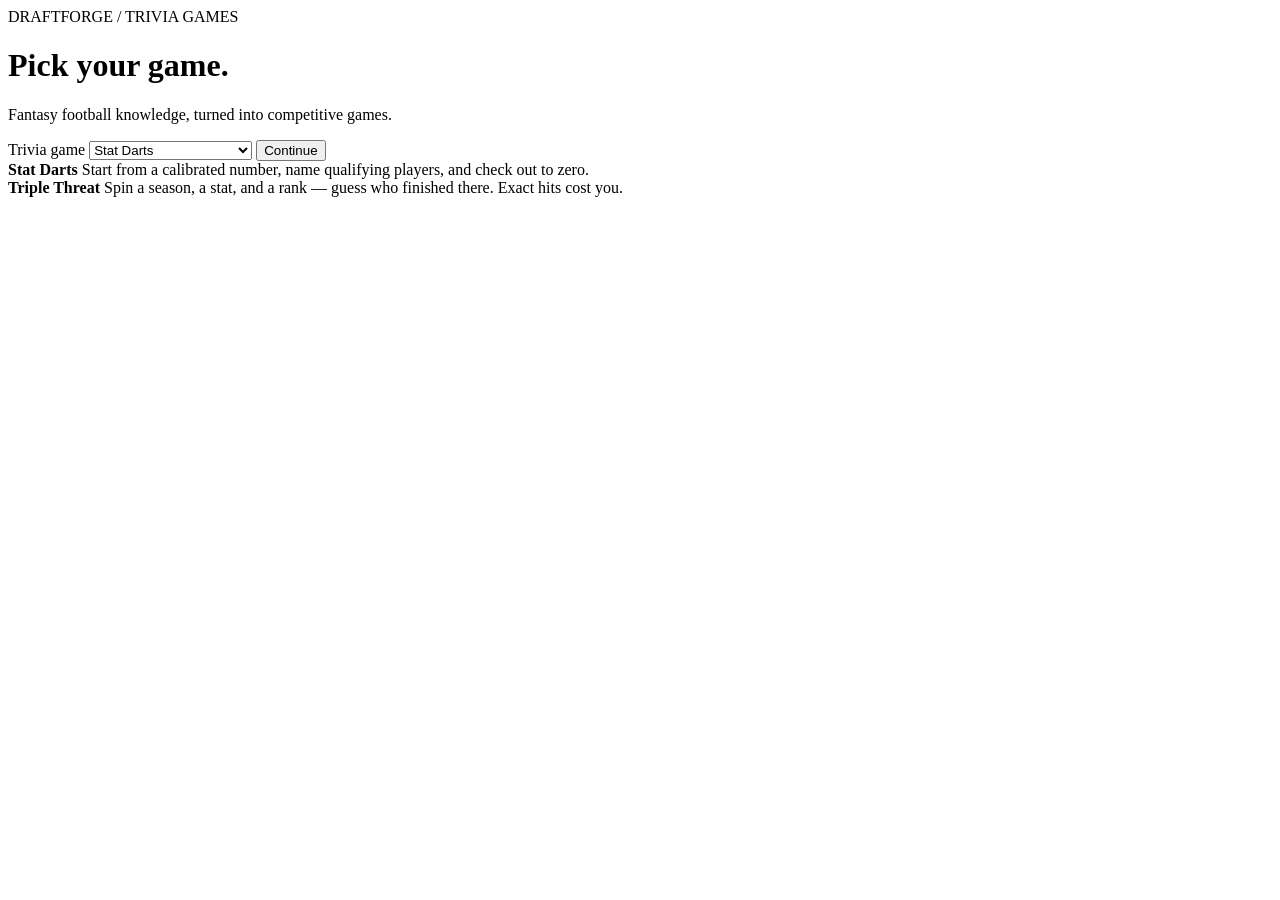
==== commit 1366dcef: "Wire Triple Threat into main.py and link it from the game portal - Merge docs/triple_threat_main_py_" ====
--- a/server/static/index.html
+++ b/server/static/index.html
@@ -14,6 +14,7 @@
     <label class="select-label" for="game-select">Trivia game</label>
     <select id="game-select" class="game-select">
       <option value="darts">Stat Darts</option>
+      <option value="triple-threat">Triple Threat</option>
       <option value="draft">Fantasy Trivia Draft</option>
       <option value="trade">Fantasy Trade Analyzer</option>
     </select>
@@ -22,14 +23,21 @@
       <strong>Stat Darts</strong>
       <span>Start from a calibrated number, name qualifying players, and check out to zero.</span>
     </div>
+    <div class="portal-card">
+      <strong>Triple Threat</strong>
+      <span>Spin a season, a stat, and a rank &mdash; guess who finished there. Exact hits cost you.</span>
+    </div>
   </main>
   <script>
     document.getElementById("continue-button").addEventListener("click", () => {
       const game = document.getElementById("game-select").value;
-      const destination = game === "darts"
-        ? "/static/darts-setup.html"
-        : game === "trade" ? "/static/trade.html" : "/static/draft.html";
-      window.location.href = destination;
+      const destinations = {
+        darts: "/static/darts-setup.html",
+        "triple-threat": "/static/triple-threat.html",
+        trade: "/static/trade.html",
+        draft: "/static/draft.html",
+      };
+      window.location.href = destinations[game] || "/static/draft.html";
     });
   </script>
 </body>
